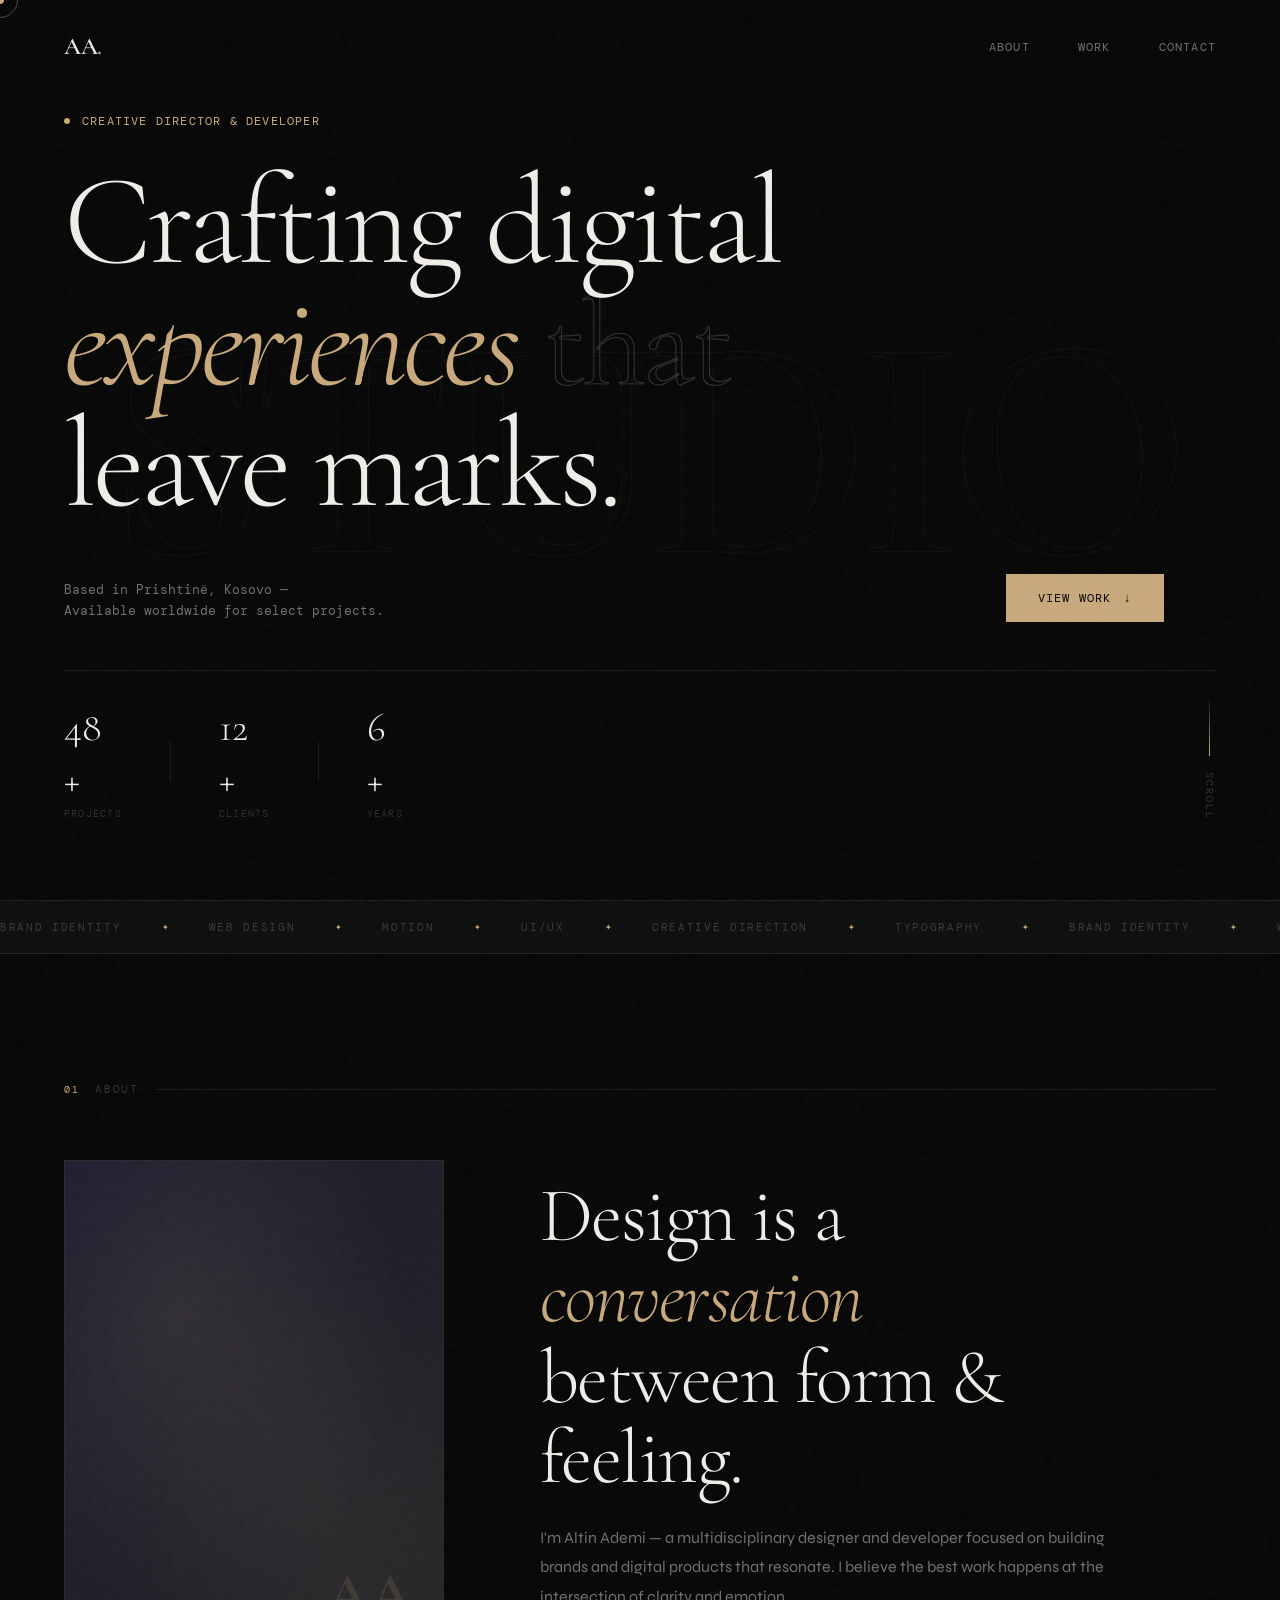
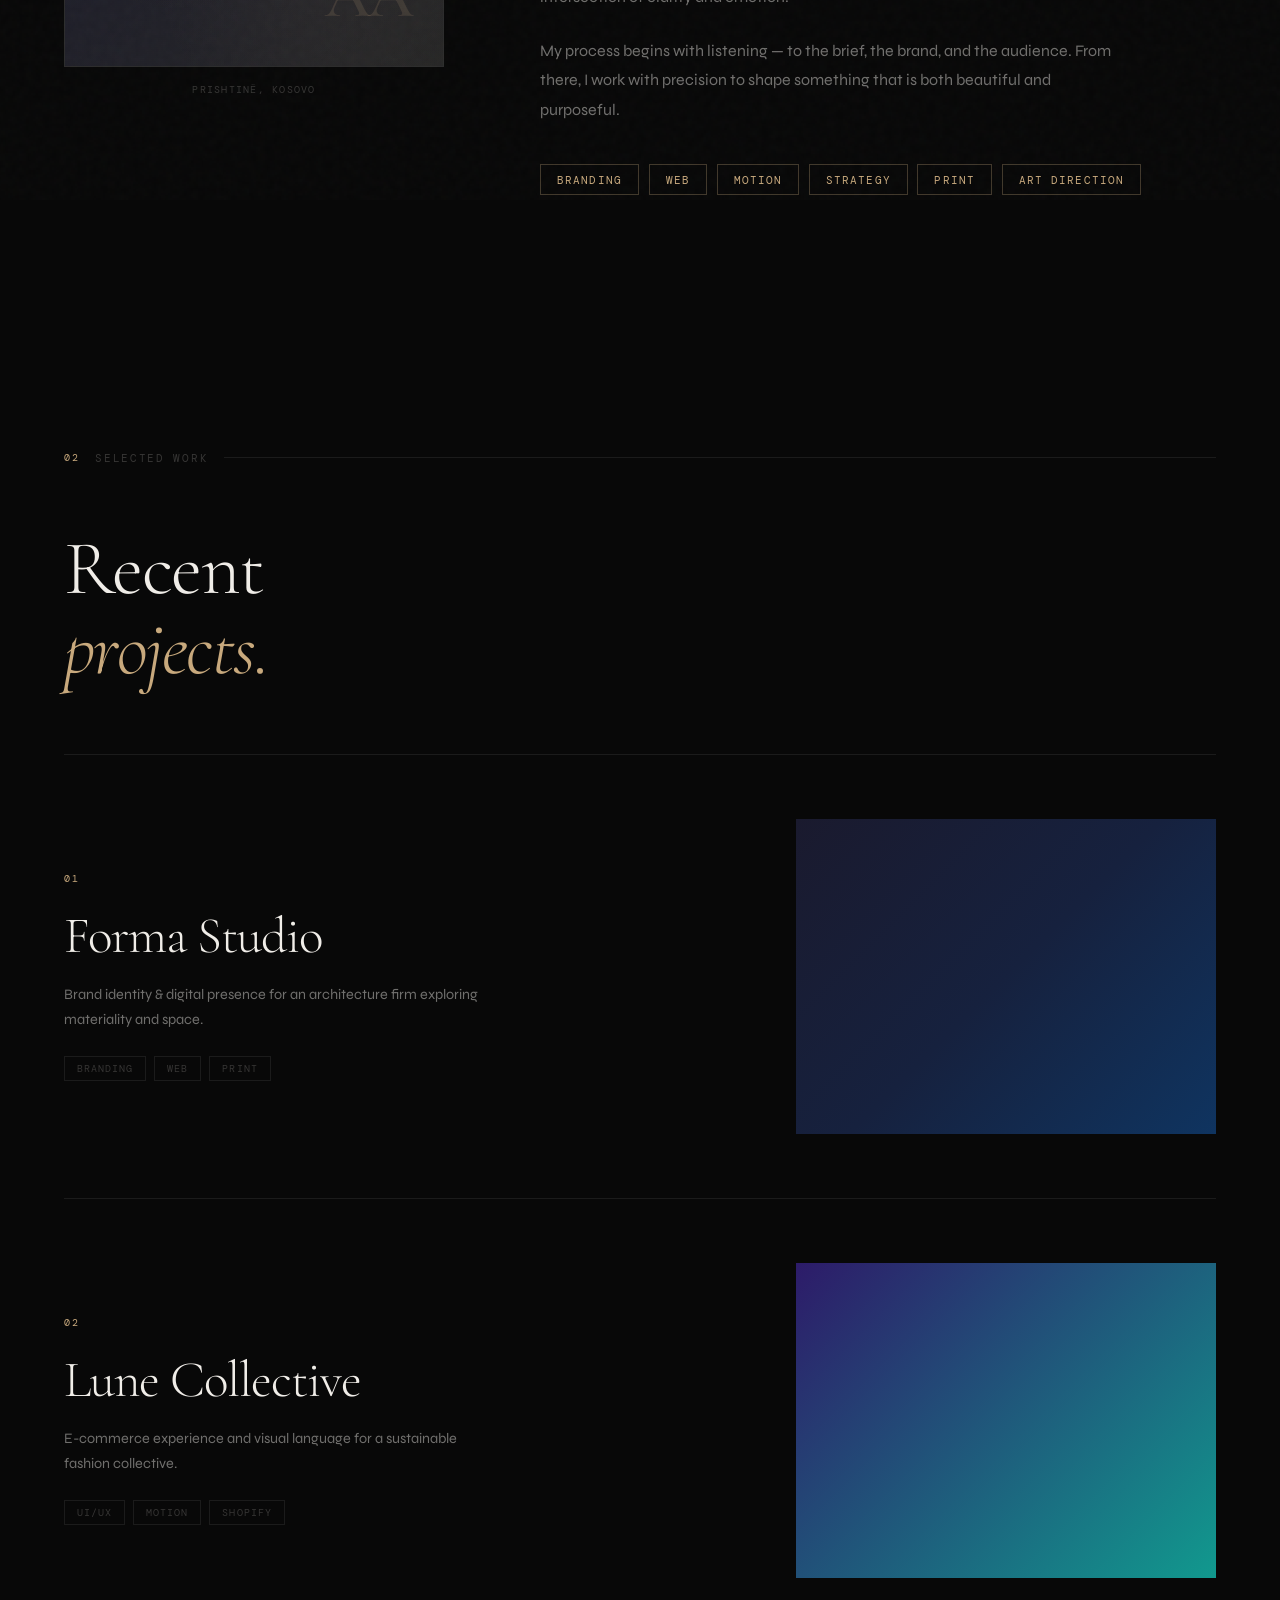
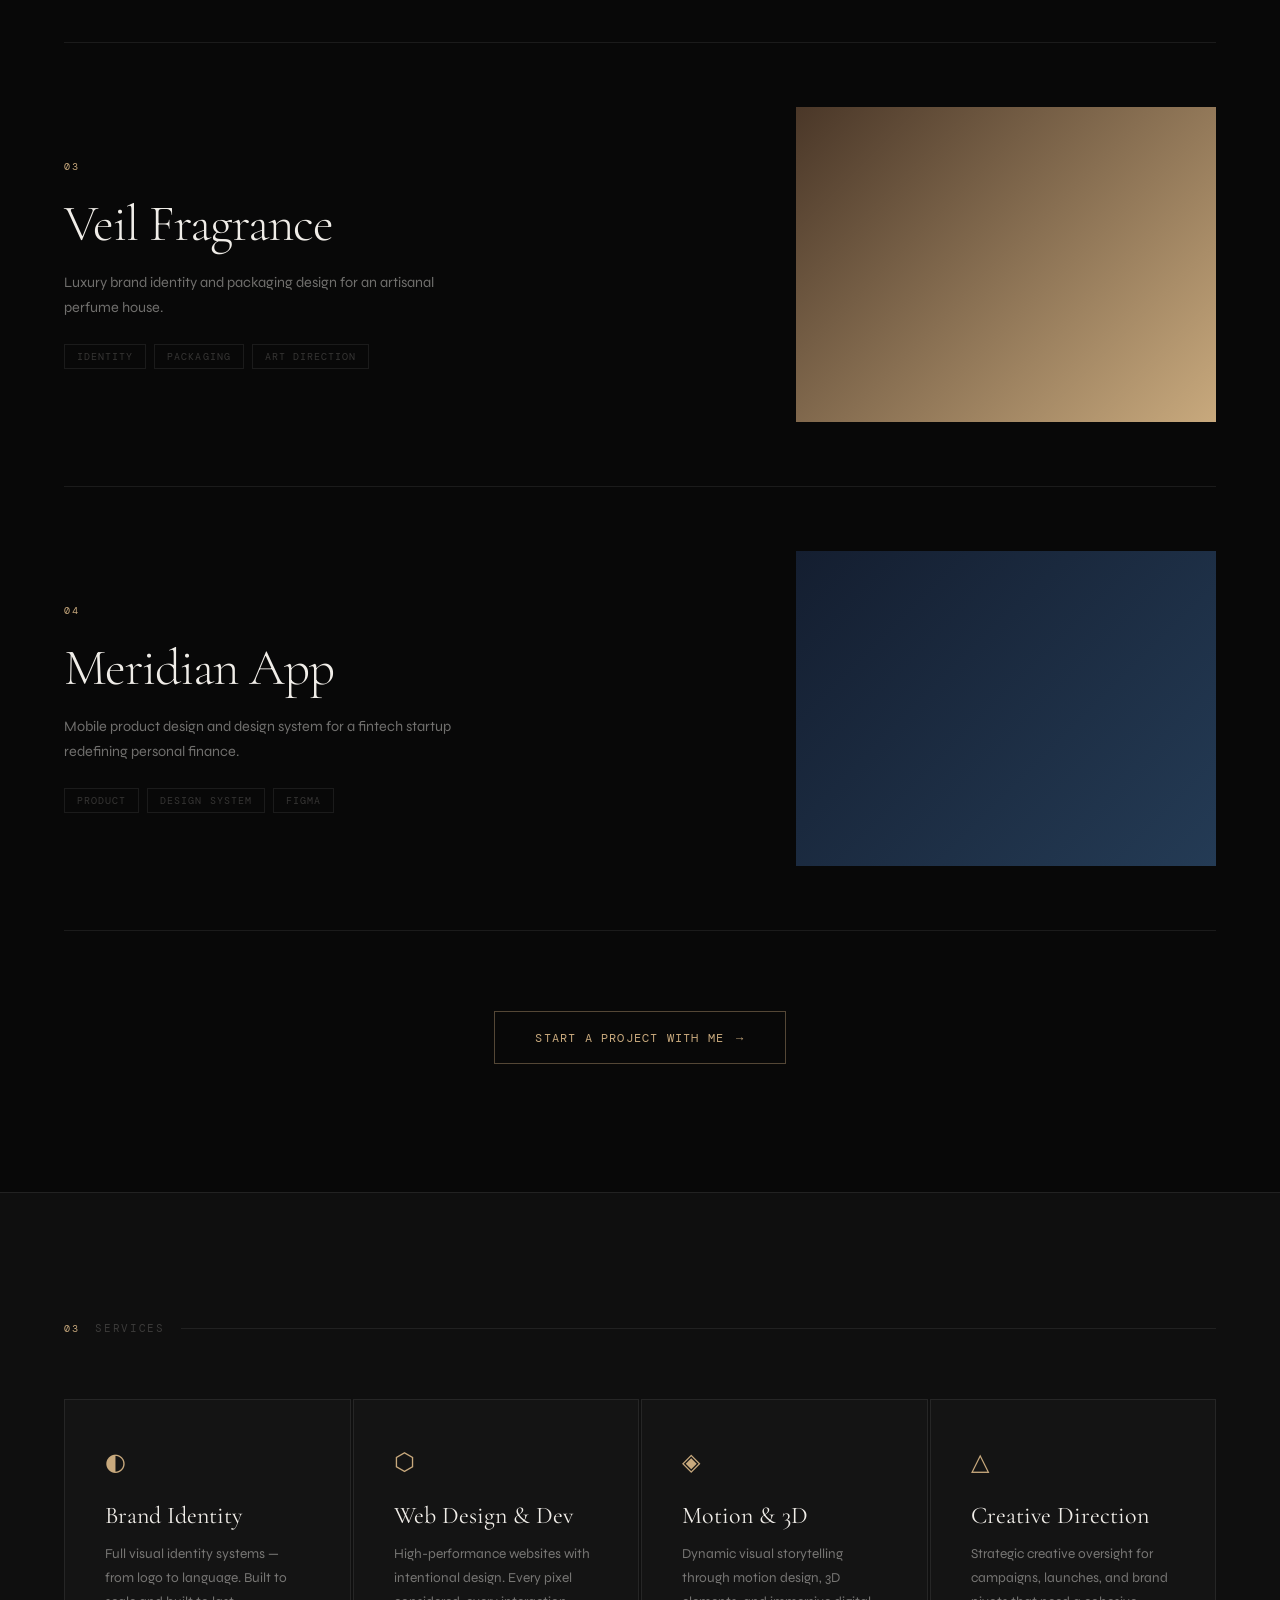
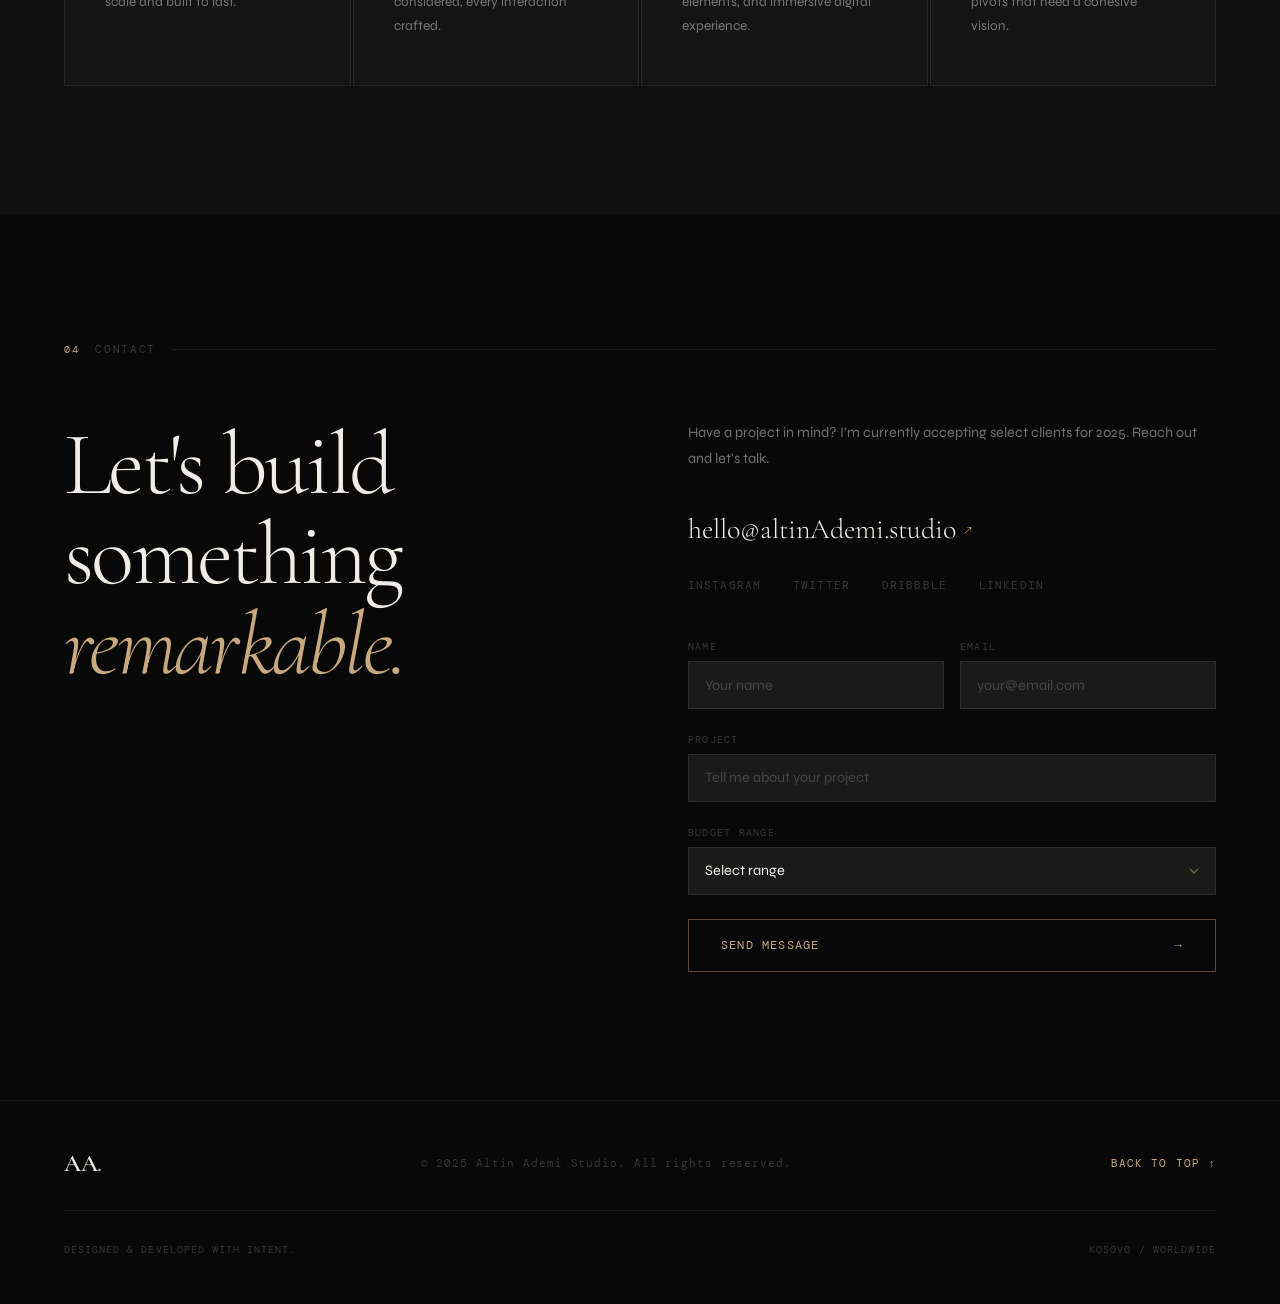
==== index.html @ 98abb368 "Add files via upload" ====
<!DOCTYPE html>
<html lang="en">
<head>
  <meta charset="UTF-8" />
  <meta name="viewport" content="width=device-width, initial-scale=1.0" />
  <title>Altin Ademi — Creative Studio</title>
  <link rel="stylesheet" href="style.css" />
  <link rel="preconnect" href="https://fonts.googleapis.com" />
  <link rel="preconnect" href="https://fonts.gstatic.com" crossorigin />
  <link href="https://fonts.googleapis.com/css2?family=Cormorant+Garamond:ital,wght@0,300;0,400;0,600;1,300;1,400&family=DM+Mono:wght@300;400&family=Syne:wght@400;700;800&display=swap" rel="stylesheet" />
</head>
<body>

  <!-- Custom Cursor -->
  <div class="cursor" id="cursor"></div>
  <div class="cursor-follower" id="cursor-follower"></div>

  <!-- Grain Overlay -->
  <div class="grain"></div>

  <!-- Navigation -->
  <nav class="nav" id="nav">
    <a href="#" class="nav-logo">AA<span>.</span></a>
    <div class="nav-links">
      <a href="#about" class="nav-link" data-text="About">About</a>
      <a href="#projects" class="nav-link" data-text="Work">Work</a>
      <a href="#contact" class="nav-link" data-text="Contact">Contact</a>
    </div>
    <button class="nav-menu-btn" id="menuBtn" aria-label="Toggle menu">
      <span></span><span></span>
    </button>
  </nav>

  <!-- Mobile Menu -->
  <div class="mobile-menu" id="mobileMenu">
    <a href="#about" class="mobile-link">01 — About</a>
    <a href="#projects" class="mobile-link">02 — Work</a>
    <a href="#contact" class="mobile-link">03 — Contact</a>
  </div>

  <!-- Hero -->
  <section class="hero" id="hero">
    <div class="hero-bg-text">STUDIO</div>
    <div class="hero-content">
      <div class="hero-eyebrow reveal-up">
        <span class="dot"></span>Creative Director &amp; Developer
      </div>
      <h1 class="hero-title">
        <span class="line reveal-up delay-1">Crafting digital</span>
        <span class="line reveal-up delay-2">
          <em>experiences</em>
          <span class="title-stroke"> that</span>
        </span>
        <span class="line reveal-up delay-3">leave marks.</span>
      </h1>
      <div class="hero-meta reveal-up delay-4">
        <p>Based in Prishtinë, Kosovo —<br/>Available worldwide for select projects.</p>
        <a href="#projects" class="btn-primary">View Work <span class="arrow">↓</span></a>
      </div>
    </div>
    <div class="hero-scroll-indicator">
      <div class="scroll-line"></div>
      <span>scroll</span>
    </div>
    <div class="hero-counter reveal-up delay-5">
      <div class="counter-item">
        <span class="counter-num" data-target="48">0</span>+
        <span class="counter-label">Projects</span>
      </div>
      <div class="counter-divider"></div>
      <div class="counter-item">
        <span class="counter-num" data-target="12">0</span>+
        <span class="counter-label">Clients</span>
      </div>
      <div class="counter-divider"></div>
      <div class="counter-item">
        <span class="counter-num" data-target="6">0</span>+
        <span class="counter-label">Years</span>
      </div>
    </div>
  </section>

  <!-- Marquee -->
  <div class="marquee-strip">
    <div class="marquee-track">
      <span>Brand Identity</span><span class="sep">✦</span>
      <span>Web Design</span><span class="sep">✦</span>
      <span>Motion</span><span class="sep">✦</span>
      <span>UI/UX</span><span class="sep">✦</span>
      <span>Creative Direction</span><span class="sep">✦</span>
      <span>Typography</span><span class="sep">✦</span>
      <span>Brand Identity</span><span class="sep">✦</span>
      <span>Web Design</span><span class="sep">✦</span>
      <span>Motion</span><span class="sep">✦</span>
      <span>UI/UX</span><span class="sep">✦</span>
      <span>Creative Direction</span><span class="sep">✦</span>
      <span>Typography</span><span class="sep">✦</span>
    </div>
  </div>

  <!-- About -->
  <section class="about" id="about">
    <div class="section-label reveal-left">
      <span>01</span> About
    </div>
    <div class="about-grid">
      <div class="about-image-wrap reveal-left">
        <div class="about-image">
          <div class="about-image-inner"></div>
        </div>
        <div class="about-image-caption">Prishtinë, Kosovo</div>
      </div>
      <div class="about-text">
        <h2 class="section-title reveal-up">
          Design is a<br/><em>conversation</em><br/>between form &amp; feeling.
        </h2>
        <p class="about-body reveal-up delay-1">
          I'm Altin Ademi — a multidisciplinary designer and developer focused on building brands and digital products that resonate. I believe the best work happens at the intersection of clarity and emotion.
        </p>
        <p class="about-body reveal-up delay-2">
          My process begins with listening — to the brief, the brand, and the audience. From there, I work with precision to shape something that is both beautiful and purposeful.
        </p>
        <div class="about-skills reveal-up delay-3">
          <div class="skill-tag">Branding</div>
          <div class="skill-tag">Web</div>
          <div class="skill-tag">Motion</div>
          <div class="skill-tag">Strategy</div>
          <div class="skill-tag">Print</div>
          <div class="skill-tag">Art Direction</div>
        </div>
      </div>
    </div>
  </section>

  <!-- Projects -->
  <section class="projects" id="projects">
    <div class="section-label reveal-left">
      <span>02</span> Selected Work
    </div>
    <div class="projects-header reveal-up">
      <h2 class="section-title">Recent<br/><em>projects.</em></h2>
    </div>

    <div class="projects-list">

      <article class="project-item reveal-up" data-index="01">
        <div class="project-info">
          <span class="project-num">01</span>
          <h3 class="project-title">Forma Studio</h3>
          <p class="project-desc">Brand identity &amp; digital presence for an architecture firm exploring materiality and space.</p>
          <div class="project-tags">
            <span>Branding</span><span>Web</span><span>Print</span>
          </div>
        </div>
        <div class="project-visual">
          <div class="project-img" style="background: linear-gradient(135deg, #1a1a2e 0%, #16213e 50%, #0f3460 100%);">
            <div class="project-img-overlay">
              <span>View Project →</span>
            </div>
          </div>
        </div>
      </article>

      <article class="project-item reveal-up delay-1" data-index="02">
        <div class="project-info">
          <span class="project-num">02</span>
          <h3 class="project-title">Lune Collective</h3>
          <p class="project-desc">E-commerce experience and visual language for a sustainable fashion collective.</p>
          <div class="project-tags">
            <span>UI/UX</span><span>Motion</span><span>Shopify</span>
          </div>
        </div>
        <div class="project-visual">
          <div class="project-img" style="background: linear-gradient(135deg, #2d1b69 0%, #11998e 100%);">
            <div class="project-img-overlay">
              <span>View Project →</span>
            </div>
          </div>
        </div>
      </article>

      <article class="project-item reveal-up delay-2" data-index="03">
        <div class="project-info">
          <span class="project-num">03</span>
          <h3 class="project-title">Veil Fragrance</h3>
          <p class="project-desc">Luxury brand identity and packaging design for an artisanal perfume house.</p>
          <div class="project-tags">
            <span>Identity</span><span>Packaging</span><span>Art Direction</span>
          </div>
        </div>
        <div class="project-visual">
          <div class="project-img" style="background: linear-gradient(135deg, #4a3728 0%, #c8a97d 100%);">
            <div class="project-img-overlay">
              <span>View Project →</span>
            </div>
          </div>
        </div>
      </article>

      <article class="project-item reveal-up delay-3" data-index="04">
        <div class="project-info">
          <span class="project-num">04</span>
          <h3 class="project-title">Meridian App</h3>
          <p class="project-desc">Mobile product design and design system for a fintech startup redefining personal finance.</p>
          <div class="project-tags">
            <span>Product</span><span>Design System</span><span>Figma</span>
          </div>
        </div>
        <div class="project-visual">
          <div class="project-img" style="background: linear-gradient(135deg, #141e30 0%, #243b55 100%);">
            <div class="project-img-overlay">
              <span>View Project →</span>
            </div>
          </div>
        </div>
      </article>

    </div>

    <div class="projects-cta reveal-up">
      <a href="#contact" class="btn-ghost">Start a project with me <span class="arrow">→</span></a>
    </div>
  </section>

  <!-- Services -->
  <section class="services">
    <div class="section-label reveal-left">
      <span>03</span> Services
    </div>
    <div class="services-grid">
      <div class="service-card reveal-up">
        <span class="service-icon">◐</span>
        <h3>Brand Identity</h3>
        <p>Full visual identity systems — from logo to language. Built to scale and built to last.</p>
      </div>
      <div class="service-card reveal-up delay-1">
        <span class="service-icon">⬡</span>
        <h3>Web Design &amp; Dev</h3>
        <p>High-performance websites with intentional design. Every pixel considered, every interaction crafted.</p>
      </div>
      <div class="service-card reveal-up delay-2">
        <span class="service-icon">◈</span>
        <h3>Motion &amp; 3D</h3>
        <p>Dynamic visual storytelling through motion design, 3D elements, and immersive digital experience.</p>
      </div>
      <div class="service-card reveal-up delay-3">
        <span class="service-icon">△</span>
        <h3>Creative Direction</h3>
        <p>Strategic creative oversight for campaigns, launches, and brand pivots that need a cohesive vision.</p>
      </div>
    </div>
  </section>

  <!-- Contact -->
  <section class="contact" id="contact">
    <div class="section-label reveal-left">
      <span>04</span> Contact
    </div>
    <div class="contact-inner">
      <h2 class="contact-title reveal-up">
        Let's build<br/>something<br/><em>remarkable.</em>
      </h2>
      <div class="contact-right">
        <p class="contact-sub reveal-up delay-1">
          Have a project in mind? I'm currently accepting select clients for 2025. Reach out and let's talk.
        </p>
        <div class="contact-links reveal-up delay-2">
          <a href="mailto:hello@altinAdemi.studio" class="contact-email">
            hello@altinAdemi.studio
            <span class="email-arrow">↗</span>
          </a>
        </div>
        <div class="contact-socials reveal-up delay-3">
          <a href="#" class="social-link">Instagram</a>
          <a href="#" class="social-link">Twitter</a>
          <a href="#" class="social-link">Dribbble</a>
          <a href="#" class="social-link">LinkedIn</a>
        </div>
        <form class="contact-form reveal-up delay-4" id="contactForm">
          <div class="form-row">
            <div class="form-group">
              <label for="name">Name</label>
              <input type="text" id="name" placeholder="Your name" autocomplete="off" />
            </div>
            <div class="form-group">
              <label for="email">Email</label>
              <input type="email" id="email" placeholder="your@email.com" autocomplete="off" />
            </div>
          </div>
          <div class="form-group">
            <label for="project">Project</label>
            <input type="text" id="project" placeholder="Tell me about your project" autocomplete="off" />
          </div>
          <div class="form-group">
            <label for="budget">Budget range</label>
            <select id="budget">
              <option value="" disabled selected>Select range</option>
              <option>$2,000 – $5,000</option>
              <option>$5,000 – $15,000</option>
              <option>$15,000 – $30,000</option>
              <option>$30,000+</option>
            </select>
          </div>
          <button type="submit" class="btn-submit">
            <span>Send Message</span>
            <span class="btn-arrow">→</span>
          </button>
        </form>
      </div>
    </div>
  </section>

  <!-- Footer -->
  <footer class="footer">
    <div class="footer-top">
      <span class="footer-logo">AA<em>.</em></span>
      <span class="footer-copy">© 2025 Altin Ademi Studio. All rights reserved.</span>
      <a href="#hero" class="footer-back">Back to top ↑</a>
    </div>
    <div class="footer-bottom">
      <span>Designed &amp; developed with intent.</span>
      <span>Kosovo / Worldwide</span>
    </div>
  </footer>

  <script src="script.js"></script>
</body>
</html>
---- style.css ----
/* ═══════════════════════════════════════════
   ALTIN ADEMI STUDIO — style.css
   Theme: Refined Dark Editorial
═══════════════════════════════════════════ */

/* ── Variables ── */
:root {
  --bg: #080808;
  --bg-2: #0f0f0f;
  --bg-3: #141414;
  --surface: #1a1a1a;
  --border: rgba(255,255,255,0.08);
  --text: #f0ede8;
  --text-muted: rgba(240,237,232,0.45);
  --text-faint: rgba(240,237,232,0.2);
  --accent: #c8a97d;
  --accent-2: #e8d5b7;
  --accent-glow: rgba(200,169,125,0.15);
  --font-display: 'Cormorant Garamond', Georgia, serif;
  --font-ui: 'Syne', sans-serif;
  --font-mono: 'DM Mono', monospace;
  --ease-smooth: cubic-bezier(0.25, 0.46, 0.45, 0.94);
  --ease-bounce: cubic-bezier(0.34, 1.56, 0.64, 1);
  --ease-out: cubic-bezier(0.16, 1, 0.3, 1);
  --transition: 0.6s var(--ease-smooth);
}

/* ── Reset ── */
*, *::before, *::after { box-sizing: border-box; margin: 0; padding: 0; }

html {
  scroll-behavior: smooth;
  font-size: 16px;
  -webkit-font-smoothing: antialiased;
  -moz-osx-font-smoothing: grayscale;
}

body {
  background: var(--bg);
  color: var(--text);
  font-family: var(--font-ui);
  overflow-x: hidden;
  cursor: none;
}

a { color: inherit; text-decoration: none; }
img { max-width: 100%; display: block; }

/* ── Grain Overlay ── */
.grain {
  pointer-events: none;
  position: fixed;
  inset: -200%;
  width: 400%;
  height: 400%;
  z-index: 1000;
  opacity: 0.025;
  background-image: url("data:image/svg+xml,%3Csvg viewBox='0 0 512 512' xmlns='http://www.w3.org/2000/svg'%3E%3Cfilter id='noise'%3E%3CfeTurbulence type='fractalNoise' baseFrequency='0.85' numOctaves='4' stitchTiles='stitch'/%3E%3C/filter%3E%3Crect width='100%25' height='100%25' filter='url(%23noise)'/%3E%3C/svg%3E");
  animation: grain 0.5s steps(2) infinite;
}
@keyframes grain {
  0%,100% { transform: translate(0,0); }
  10% { transform: translate(-1%,-1%); }
  20% { transform: translate(1%,1%); }
  30% { transform: translate(-2%,0); }
  40% { transform: translate(0,-2%); }
  50% { transform: translate(2%,2%); }
  60% { transform: translate(-1%,2%); }
  70% { transform: translate(2%,-1%); }
  80% { transform: translate(-2%,1%); }
  90% { transform: translate(1%,-2%); }
}

/* ── Custom Cursor ── */
.cursor {
  position: fixed;
  top: 0; left: 0;
  width: 8px; height: 8px;
  background: var(--accent);
  border-radius: 50%;
  pointer-events: none;
  z-index: 9999;
  transform: translate(-50%, -50%);
  transition: transform 0.1s, width 0.3s var(--ease-out), height 0.3s var(--ease-out), background 0.3s;
}
.cursor-follower {
  position: fixed;
  top: 0; left: 0;
  width: 36px; height: 36px;
  border: 1px solid rgba(200,169,125,0.4);
  border-radius: 50%;
  pointer-events: none;
  z-index: 9998;
  transform: translate(-50%, -50%);
  transition: transform 0.15s var(--ease-smooth), width 0.4s var(--ease-out), height 0.4s var(--ease-out), border-color 0.3s;
}
body.cursor-hover .cursor {
  width: 16px; height: 16px;
  background: var(--accent-2);
}
body.cursor-hover .cursor-follower {
  width: 56px; height: 56px;
  border-color: rgba(200,169,125,0.6);
}

/* ── Navigation ── */
.nav {
  position: fixed;
  top: 0; left: 0; right: 0;
  z-index: 900;
  display: flex;
  align-items: center;
  justify-content: space-between;
  padding: 2rem 4rem;
  transition: padding 0.4s var(--ease-smooth), background 0.4s;
}
.nav.scrolled {
  padding: 1.25rem 4rem;
  background: rgba(8,8,8,0.92);
  backdrop-filter: blur(16px);
  border-bottom: 1px solid var(--border);
}
.nav-logo {
  font-family: var(--font-display);
  font-size: 1.5rem;
  font-weight: 600;
  letter-spacing: -0.02em;
  color: var(--text);
}
.nav-logo span { color: var(--accent); }

.nav-links {
  display: flex;
  gap: 3rem;
}
.nav-link {
  font-family: var(--font-mono);
  font-size: 0.75rem;
  letter-spacing: 0.1em;
  text-transform: uppercase;
  color: var(--text-muted);
  position: relative;
  transition: color 0.3s;
}
.nav-link::after {
  content: '';
  position: absolute;
  bottom: -3px; left: 0;
  width: 0; height: 1px;
  background: var(--accent);
  transition: width 0.3s var(--ease-out);
}
.nav-link:hover { color: var(--text); }
.nav-link:hover::after { width: 100%; }

.nav-menu-btn {
  display: none;
  flex-direction: column;
  gap: 6px;
  background: none;
  border: none;
  cursor: none;
  padding: 4px;
}
.nav-menu-btn span {
  display: block;
  width: 24px; height: 1px;
  background: var(--text);
  transition: transform 0.3s var(--ease-smooth), opacity 0.3s;
}
.nav-menu-btn.active span:first-child { transform: translateY(3.5px) rotate(45deg); }
.nav-menu-btn.active span:last-child  { transform: translateY(-3.5px) rotate(-45deg); }

/* ── Mobile Menu ── */
.mobile-menu {
  position: fixed;
  inset: 0;
  z-index: 850;
  background: var(--bg);
  display: flex;
  flex-direction: column;
  align-items: center;
  justify-content: center;
  gap: 2.5rem;
  opacity: 0;
  pointer-events: none;
  transition: opacity 0.4s var(--ease-smooth);
}
.mobile-menu.open {
  opacity: 1;
  pointer-events: all;
}
.mobile-link {
  font-family: var(--font-display);
  font-size: clamp(2.5rem, 8vw, 4rem);
  font-weight: 300;
  color: var(--text-muted);
  transition: color 0.3s, transform 0.3s;
  transform: translateY(20px);
  opacity: 0;
}
.mobile-menu.open .mobile-link {
  opacity: 1;
  transform: translateY(0);
}
.mobile-menu.open .mobile-link:nth-child(1) { transition-delay: 0.1s; }
.mobile-menu.open .mobile-link:nth-child(2) { transition-delay: 0.18s; }
.mobile-menu.open .mobile-link:nth-child(3) { transition-delay: 0.26s; }
.mobile-link:hover { color: var(--text); }

/* ── Reveal Animations ── */
.reveal-up {
  opacity: 0;
  transform: translateY(40px);
  transition: opacity 0.8s var(--ease-out), transform 0.8s var(--ease-out);
}
.reveal-left {
  opacity: 0;
  transform: translateX(-30px);
  transition: opacity 0.7s var(--ease-out), transform 0.7s var(--ease-out);
}
.revealed {
  opacity: 1 !important;
  transform: translate(0) !important;
}
.delay-1 { transition-delay: 0.12s; }
.delay-2 { transition-delay: 0.24s; }
.delay-3 { transition-delay: 0.36s; }
.delay-4 { transition-delay: 0.48s; }
.delay-5 { transition-delay: 0.6s; }

/* ── Section Label ── */
.section-label {
  font-family: var(--font-mono);
  font-size: 0.7rem;
  letter-spacing: 0.15em;
  text-transform: uppercase;
  color: var(--text-faint);
  display: flex;
  align-items: center;
  gap: 1rem;
  margin-bottom: 4rem;
}
.section-label span {
  color: var(--accent);
  font-size: 0.65rem;
}
.section-label::after {
  content: '';
  flex: 1;
  height: 1px;
  background: var(--border);
}

/* ── Section Title ── */
.section-title {
  font-family: var(--font-display);
  font-size: clamp(3rem, 6vw, 5.5rem);
  font-weight: 300;
  line-height: 1.05;
  letter-spacing: -0.02em;
  color: var(--text);
}
.section-title em {
  font-style: italic;
  color: var(--accent);
}

/* ══════════════════════════════
   HERO
══════════════════════════════ */
.hero {
  min-height: 100vh;
  display: flex;
  flex-direction: column;
  justify-content: flex-end;
  padding: 0 4rem 5rem;
  position: relative;
  overflow: hidden;
}

.hero-bg-text {
  position: absolute;
  top: 50%;
  left: 50%;
  transform: translate(-50%, -50%);
  font-family: var(--font-display);
  font-size: clamp(10rem, 25vw, 22rem);
  font-weight: 600;
  letter-spacing: -0.05em;
  color: transparent;
  -webkit-text-stroke: 1px rgba(255,255,255,0.04);
  user-select: none;
  pointer-events: none;
  white-space: nowrap;
  z-index: 0;
  animation: bgTextFloat 8s ease-in-out infinite;
}
@keyframes bgTextFloat {
  0%,100% { transform: translate(-50%, -50%); }
  50% { transform: translate(-50%, -53%); }
}

.hero-content {
  position: relative;
  z-index: 2;
  max-width: 1100px;
}

.hero-eyebrow {
  display: flex;
  align-items: center;
  gap: 0.75rem;
  font-family: var(--font-mono);
  font-size: 0.75rem;
  letter-spacing: 0.1em;
  text-transform: uppercase;
  color: var(--accent);
  margin-bottom: 2rem;
}
.dot {
  width: 6px; height: 6px;
  border-radius: 50%;
  background: var(--accent);
  animation: pulse 2s ease-in-out infinite;
}
@keyframes pulse {
  0%,100% { opacity: 1; transform: scale(1); }
  50% { opacity: 0.5; transform: scale(1.4); }
}

.hero-title {
  font-family: var(--font-display);
  font-size: clamp(4.5rem, 10vw, 10rem);
  font-weight: 300;
  line-height: 0.95;
  letter-spacing: -0.03em;
  color: var(--text);
  margin-bottom: 3rem;
}
.hero-title .line { display: block; }
.hero-title em {
  font-style: italic;
  color: var(--accent);
}
.hero-title .title-stroke {
  -webkit-text-stroke: 1px var(--text-faint);
  color: transparent;
}

.hero-meta {
  display: flex;
  align-items: flex-end;
  justify-content: space-between;
  gap: 2rem;
  flex-wrap: wrap;
}
.hero-meta p {
  font-family: var(--font-mono);
  font-size: 0.8rem;
  line-height: 1.7;
  color: var(--text-muted);
}

.btn-primary {
  display: inline-flex;
  align-items: center;
  gap: 0.75rem;
  background: var(--accent);
  color: var(--bg);
  padding: 1rem 2rem;
  font-family: var(--font-mono);
  font-size: 0.75rem;
  letter-spacing: 0.1em;
  text-transform: uppercase;
  font-weight: 400;
  transition: background 0.3s, transform 0.3s var(--ease-bounce), box-shadow 0.3s;
  white-space: nowrap;
}
.btn-primary:hover {
  background: var(--accent-2);
  transform: translateY(-2px);
  box-shadow: 0 16px 40px rgba(200,169,125,0.25);
}
.btn-primary .arrow { transition: transform 0.3s var(--ease-bounce); }
.btn-primary:hover .arrow { transform: translateY(4px); }

.hero-scroll-indicator {
  position: absolute;
  right: 4rem;
  bottom: 5rem;
  display: flex;
  flex-direction: column;
  align-items: center;
  gap: 1rem;
  z-index: 2;
}
.scroll-line {
  width: 1px;
  height: 60px;
  background: linear-gradient(to bottom, transparent, var(--accent));
  animation: scrollPulse 2s ease-in-out infinite;
}
@keyframes scrollPulse {
  0%,100% { opacity: 0.4; transform: scaleY(1); }
  50% { opacity: 1; transform: scaleY(1.2); transform-origin: top; }
}
.hero-scroll-indicator span {
  font-family: var(--font-mono);
  font-size: 0.6rem;
  letter-spacing: 0.2em;
  text-transform: uppercase;
  color: var(--text-faint);
  writing-mode: vertical-rl;
}

.hero-counter {
  position: relative;
  z-index: 2;
  display: flex;
  align-items: center;
  gap: 3rem;
  border-top: 1px solid var(--border);
  padding-top: 2rem;
  margin-top: 3rem;
}
.counter-item {
  font-family: var(--font-display);
  font-size: 2.5rem;
  font-weight: 300;
  color: var(--text);
  display: flex;
  flex-direction: column;
  gap: 0.25rem;
}
.counter-label {
  font-family: var(--font-mono);
  font-size: 0.65rem;
  letter-spacing: 0.12em;
  text-transform: uppercase;
  color: var(--text-faint);
}
.counter-divider {
  width: 1px;
  height: 40px;
  background: var(--border);
}

/* ══════════════════════════════
   MARQUEE
══════════════════════════════ */
.marquee-strip {
  overflow: hidden;
  border-top: 1px solid var(--border);
  border-bottom: 1px solid var(--border);
  padding: 1.2rem 0;
  background: var(--bg-2);
}
.marquee-track {
  display: flex;
  align-items: center;
  gap: 2.5rem;
  white-space: nowrap;
  animation: marqueeScroll 20s linear infinite;
  width: max-content;
}
@keyframes marqueeScroll {
  from { transform: translateX(0); }
  to   { transform: translateX(-50%); }
}
.marquee-track span {
  font-family: var(--font-mono);
  font-size: 0.7rem;
  letter-spacing: 0.15em;
  text-transform: uppercase;
  color: var(--text-faint);
}
.marquee-track .sep {
  color: var(--accent);
  font-size: 0.5rem;
  letter-spacing: 0;
}

/* ══════════════════════════════
   ABOUT
══════════════════════════════ */
.about {
  padding: 8rem 4rem;
  max-width: 1400px;
  margin: 0 auto;
}
.about-grid {
  display: grid;
  grid-template-columns: 380px 1fr;
  gap: 6rem;
  align-items: start;
}
.about-image-wrap {
  position: sticky;
  top: 8rem;
}
.about-image {
  width: 100%;
  aspect-ratio: 3/4;
  overflow: hidden;
  position: relative;
  background: var(--surface);
  border: 1px solid var(--border);
}
.about-image::before {
  content: '';
  position: absolute;
  inset: 0;
  background: linear-gradient(135deg, #1a1a2e 0%, #252525 100%);
  z-index: 1;
}
.about-image-inner {
  position: absolute;
  inset: 0;
  z-index: 2;
  background:
    radial-gradient(ellipse at 30% 30%, rgba(200,169,125,0.12) 0%, transparent 60%),
    radial-gradient(ellipse at 70% 70%, rgba(200,169,125,0.06) 0%, transparent 50%);
}
.about-image::after {
  content: 'AA';
  position: absolute;
  bottom: 2rem; right: 2rem;
  font-family: var(--font-display);
  font-size: 4rem;
  font-weight: 600;
  color: rgba(200,169,125,0.15);
  z-index: 3;
  letter-spacing: -0.05em;
}
.about-image-caption {
  font-family: var(--font-mono);
  font-size: 0.65rem;
  letter-spacing: 0.12em;
  text-transform: uppercase;
  color: var(--text-faint);
  margin-top: 1rem;
  text-align: center;
}

.about-text { padding-top: 1rem; }
.about-body {
  font-size: 1rem;
  line-height: 1.85;
  color: var(--text-muted);
  margin: 1.5rem 0;
  max-width: 580px;
}
.about-skills {
  display: flex;
  flex-wrap: wrap;
  gap: 0.6rem;
  margin-top: 2.5rem;
}
.skill-tag {
  font-family: var(--font-mono);
  font-size: 0.7rem;
  letter-spacing: 0.1em;
  text-transform: uppercase;
  color: var(--accent);
  border: 1px solid rgba(200,169,125,0.3);
  padding: 0.45rem 1rem;
  transition: background 0.3s, color 0.3s;
}
.skill-tag:hover {
  background: var(--accent);
  color: var(--bg);
}

/* ══════════════════════════════
   PROJECTS
══════════════════════════════ */
.projects {
  padding: 8rem 4rem;
  max-width: 1400px;
  margin: 0 auto;
}
.projects-header { margin-bottom: 4rem; }

.projects-list {
  display: flex;
  flex-direction: column;
  gap: 0;
}

.project-item {
  display: grid;
  grid-template-columns: 1fr 420px;
  gap: 4rem;
  align-items: center;
  padding: 4rem 0;
  border-top: 1px solid var(--border);
  cursor: none;
  transition: background 0.3s;
  position: relative;
}
.project-item:last-child { border-bottom: 1px solid var(--border); }
.project-item::before {
  content: '';
  position: absolute;
  inset: 0 -4rem;
  background: var(--surface);
  opacity: 0;
  transition: opacity 0.4s;
  z-index: -1;
}
.project-item:hover::before { opacity: 1; }

.project-num {
  font-family: var(--font-mono);
  font-size: 0.65rem;
  letter-spacing: 0.15em;
  color: var(--accent);
  display: block;
  margin-bottom: 1.25rem;
}
.project-title {
  font-family: var(--font-display);
  font-size: clamp(2rem, 4vw, 3.5rem);
  font-weight: 300;
  letter-spacing: -0.02em;
  color: var(--text);
  margin-bottom: 1rem;
  transition: color 0.3s;
}
.project-item:hover .project-title { color: var(--accent); }

.project-desc {
  font-size: 0.9rem;
  line-height: 1.7;
  color: var(--text-muted);
  max-width: 420px;
  margin-bottom: 1.5rem;
}
.project-tags {
  display: flex;
  gap: 0.5rem;
  flex-wrap: wrap;
}
.project-tags span {
  font-family: var(--font-mono);
  font-size: 0.65rem;
  letter-spacing: 0.1em;
  text-transform: uppercase;
  color: var(--text-faint);
  border: 1px solid var(--border);
  padding: 0.3rem 0.75rem;
  transition: border-color 0.3s, color 0.3s;
}
.project-item:hover .project-tags span {
  border-color: rgba(200,169,125,0.3);
  color: var(--text-muted);
}

.project-visual { position: relative; }
.project-img {
  width: 100%;
  aspect-ratio: 4/3;
  position: relative;
  overflow: hidden;
  transition: transform 0.6s var(--ease-out);
}
.project-item:hover .project-img { transform: scale(1.02); }
.project-img-overlay {
  position: absolute;
  inset: 0;
  background: rgba(8,8,8,0.6);
  display: flex;
  align-items: center;
  justify-content: center;
  opacity: 0;
  transition: opacity 0.4s;
}
.project-item:hover .project-img-overlay { opacity: 1; }
.project-img-overlay span {
  font-family: var(--font-mono);
  font-size: 0.75rem;
  letter-spacing: 0.1em;
  text-transform: uppercase;
  color: var(--accent);
  border: 1px solid rgba(200,169,125,0.4);
  padding: 0.6rem 1.2rem;
  transform: translateY(10px);
  transition: transform 0.4s var(--ease-bounce);
}
.project-item:hover .project-img-overlay span { transform: translateY(0); }

.projects-cta {
  margin-top: 5rem;
  text-align: center;
}
.btn-ghost {
  display: inline-flex;
  align-items: center;
  gap: 0.75rem;
  border: 1px solid rgba(200,169,125,0.4);
  color: var(--accent);
  padding: 1.1rem 2.5rem;
  font-family: var(--font-mono);
  font-size: 0.75rem;
  letter-spacing: 0.1em;
  text-transform: uppercase;
  transition: background 0.3s, border-color 0.3s, transform 0.3s var(--ease-bounce);
}
.btn-ghost:hover {
  background: var(--accent);
  color: var(--bg);
  border-color: var(--accent);
  transform: translateY(-2px);
}
.btn-ghost .arrow { transition: transform 0.3s var(--ease-bounce); }
.btn-ghost:hover .arrow { transform: translateX(4px); }

/* ══════════════════════════════
   SERVICES
══════════════════════════════ */
.services {
  padding: 8rem 4rem;
  background: var(--bg-2);
  border-top: 1px solid var(--border);
}
.services-grid {
  display: grid;
  grid-template-columns: repeat(4, 1fr);
  gap: 2px;
  max-width: 1400px;
  margin: 0 auto;
}
.service-card {
  background: var(--bg-3);
  padding: 3rem 2.5rem;
  border: 1px solid var(--border);
  transition: background 0.3s, transform 0.3s var(--ease-bounce);
  position: relative;
  overflow: hidden;
}
.service-card::before {
  content: '';
  position: absolute;
  bottom: -2px; left: 0; right: 0;
  height: 2px;
  background: linear-gradient(90deg, var(--accent), transparent);
  transform: scaleX(0);
  transform-origin: left;
  transition: transform 0.4s var(--ease-out);
}
.service-card:hover { background: var(--surface); transform: translateY(-4px); }
.service-card:hover::before { transform: scaleX(1); }

.service-icon {
  display: block;
  font-size: 1.5rem;
  color: var(--accent);
  margin-bottom: 1.5rem;
}
.service-card h3 {
  font-family: var(--font-display);
  font-size: 1.5rem;
  font-weight: 400;
  color: var(--text);
  margin-bottom: 0.75rem;
}
.service-card p {
  font-size: 0.85rem;
  line-height: 1.75;
  color: var(--text-muted);
}

/* ══════════════════════════════
   CONTACT
══════════════════════════════ */
.contact {
  padding: 8rem 4rem;
  max-width: 1400px;
  margin: 0 auto;
}
.contact-inner {
  display: grid;
  grid-template-columns: 1fr 1fr;
  gap: 6rem;
  align-items: start;
}
.contact-title {
  font-family: var(--font-display);
  font-size: clamp(4rem, 7vw, 7rem);
  font-weight: 300;
  line-height: 1;
  letter-spacing: -0.03em;
  position: sticky;
  top: 8rem;
}
.contact-title em {
  font-style: italic;
  color: var(--accent);
}
.contact-sub {
  font-size: 0.9rem;
  line-height: 1.8;
  color: var(--text-muted);
  margin-bottom: 2.5rem;
}
.contact-email {
  display: inline-flex;
  align-items: center;
  gap: 0.5rem;
  font-family: var(--font-display);
  font-size: clamp(1.25rem, 2.5vw, 1.75rem);
  font-weight: 300;
  color: var(--text);
  margin-bottom: 2rem;
  position: relative;
}
.contact-email::after {
  content: '';
  position: absolute;
  bottom: -2px; left: 0;
  width: 0; height: 1px;
  background: var(--accent);
  transition: width 0.4s var(--ease-out);
}
.contact-email:hover::after { width: calc(100% - 2rem); }
.email-arrow {
  font-size: 1rem;
  color: var(--accent);
  transition: transform 0.3s var(--ease-bounce);
}
.contact-email:hover .email-arrow { transform: translate(3px, -3px); }

.contact-socials {
  display: flex;
  gap: 2rem;
  flex-wrap: wrap;
  margin-bottom: 3rem;
}
.social-link {
  font-family: var(--font-mono);
  font-size: 0.7rem;
  letter-spacing: 0.1em;
  text-transform: uppercase;
  color: var(--text-faint);
  transition: color 0.3s;
  position: relative;
}
.social-link::after {
  content: '';
  position: absolute;
  bottom: -2px; left: 0;
  width: 0; height: 1px;
  background: var(--accent);
  transition: width 0.3s;
}
.social-link:hover { color: var(--accent); }
.social-link:hover::after { width: 100%; }

/* ── Contact Form ── */
.contact-form {
  display: flex;
  flex-direction: column;
  gap: 1.5rem;
}
.form-row {
  display: grid;
  grid-template-columns: 1fr 1fr;
  gap: 1rem;
}
.form-group {
  display: flex;
  flex-direction: column;
  gap: 0.5rem;
}
.form-group label {
  font-family: var(--font-mono);
  font-size: 0.65rem;
  letter-spacing: 0.12em;
  text-transform: uppercase;
  color: var(--text-faint);
}
.form-group input,
.form-group select {
  background: var(--surface);
  border: 1px solid var(--border);
  color: var(--text);
  padding: 0.9rem 1rem;
  font-family: var(--font-ui);
  font-size: 0.9rem;
  outline: none;
  transition: border-color 0.3s, background 0.3s;
  -webkit-appearance: none;
  appearance: none;
}
.form-group input::placeholder { color: var(--text-faint); }
.form-group input:focus,
.form-group select:focus {
  border-color: rgba(200,169,125,0.5);
  background: var(--bg-3);
}
.form-group select {
  cursor: none;
  background-image: url("data:image/svg+xml,%3Csvg width='10' height='6' viewBox='0 0 10 6' fill='none' xmlns='http://www.w3.org/2000/svg'%3E%3Cpath d='M1 1L5 5L9 1' stroke='rgba(200,169,125,0.5)' stroke-width='1.5'/%3E%3C/svg%3E");
  background-repeat: no-repeat;
  background-position: right 1rem center;
  padding-right: 2.5rem;
}
.form-group select option { background: var(--bg-3); }

.btn-submit {
  display: inline-flex;
  align-items: center;
  justify-content: space-between;
  gap: 1rem;
  background: none;
  border: 1px solid rgba(200,169,125,0.4);
  color: var(--accent);
  padding: 1.1rem 2rem;
  font-family: var(--font-mono);
  font-size: 0.75rem;
  letter-spacing: 0.1em;
  text-transform: uppercase;
  cursor: none;
  width: 100%;
  transition: background 0.3s, color 0.3s, border-color 0.3s, transform 0.3s var(--ease-bounce);
}
.btn-submit:hover {
  background: var(--accent);
  color: var(--bg);
  border-color: var(--accent);
  transform: translateY(-2px);
}
.btn-arrow { transition: transform 0.3s var(--ease-bounce); }
.btn-submit:hover .btn-arrow { transform: translateX(4px); }

/* ══════════════════════════════
   FOOTER
══════════════════════════════ */
.footer {
  border-top: 1px solid var(--border);
  padding: 3rem 4rem;
  background: var(--bg);
}
.footer-top {
  display: flex;
  align-items: center;
  justify-content: space-between;
  margin-bottom: 2rem;
  flex-wrap: wrap;
  gap: 1rem;
}
.footer-logo {
  font-family: var(--font-display);
  font-size: 1.5rem;
  font-weight: 600;
  letter-spacing: -0.02em;
}
.footer-logo em {
  font-style: normal;
  color: var(--accent);
}
.footer-copy {
  font-family: var(--font-mono);
  font-size: 0.7rem;
  letter-spacing: 0.08em;
  color: var(--text-faint);
}
.footer-back {
  font-family: var(--font-mono);
  font-size: 0.7rem;
  letter-spacing: 0.1em;
  text-transform: uppercase;
  color: var(--accent);
  transition: opacity 0.3s;
}
.footer-back:hover { opacity: 0.7; }
.footer-bottom {
  display: flex;
  justify-content: space-between;
  padding-top: 2rem;
  border-top: 1px solid var(--border);
  flex-wrap: wrap;
  gap: 0.5rem;
}
.footer-bottom span {
  font-family: var(--font-mono);
  font-size: 0.65rem;
  letter-spacing: 0.1em;
  text-transform: uppercase;
  color: var(--text-faint);
}

/* ══════════════════════════════
   RESPONSIVE
══════════════════════════════ */
@media (max-width: 1100px) {
  .services-grid { grid-template-columns: repeat(2, 1fr); }
  .about-grid { grid-template-columns: 1fr; gap: 3rem; }
  .about-image-wrap { position: static; max-width: 380px; }
  .project-item { grid-template-columns: 1fr; gap: 2rem; }
  .project-visual { order: -1; }
}

@media (max-width: 768px) {
  .nav { padding: 1.5rem 2rem; }
  .nav.scrolled { padding: 1rem 2rem; }
  .nav-links { display: none; }
  .nav-menu-btn { display: flex; }

  .hero { padding: 0 2rem 5rem; }
  .hero-scroll-indicator { right: 2rem; bottom: 2rem; }
  .hero-counter { gap: 1.5rem; }
  .counter-item { font-size: 2rem; }

  .about { padding: 5rem 2rem; }
  .projects { padding: 5rem 2rem; }
  .services { padding: 5rem 2rem; }
  .contact { padding: 5rem 2rem; }
  .footer { padding: 2.5rem 2rem; }

  .contact-inner { grid-template-columns: 1fr; gap: 3rem; }
  .contact-title { position: static; font-size: 3rem; }
  .form-row { grid-template-columns: 1fr; }

  .services-grid { grid-template-columns: 1fr; }

  .hero-meta { flex-direction: column; align-items: flex-start; }

  .cursor, .cursor-follower { display: none; }
  body { cursor: auto; }
  a, button, select { cursor: pointer; }
}

@media (max-width: 480px) {
  .hero-title { font-size: 3.5rem; }
  .hero { padding: 0 1.5rem 4rem; }
  .hero-bg-text { font-size: 7rem; }
  .about, .projects, .services, .contact { padding: 4rem 1.5rem; }
  .footer { padding: 2rem 1.5rem; }
  .project-item::before { inset: 0 -1.5rem; }
}
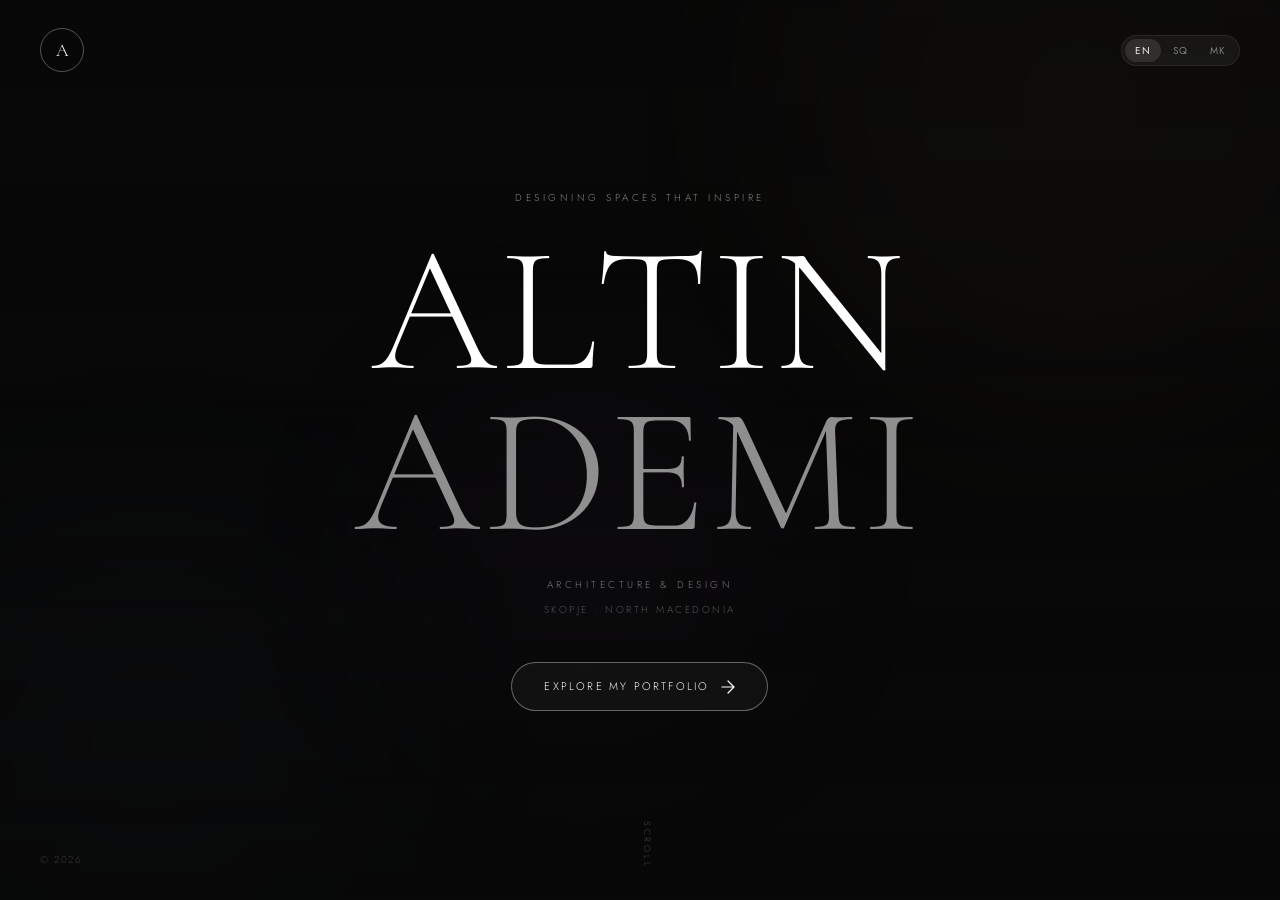
==== commit 2fa5cafc: "Add files via upload" ====
--- a/index.html
+++ b/index.html
@@ -1,328 +1,3046 @@
 <!DOCTYPE html>
 <html lang="en">
 <head>
-  <meta charset="UTF-8" />
-  <meta name="viewport" content="width=device-width, initial-scale=1.0" />
-  <title>Altin Ademi — Creative Studio</title>
-  <link rel="stylesheet" href="style.css" />
-  <link rel="preconnect" href="https://fonts.googleapis.com" />
-  <link rel="preconnect" href="https://fonts.gstatic.com" crossorigin />
-  <link href="https://fonts.googleapis.com/css2?family=Cormorant+Garamond:ital,wght@0,300;0,400;0,600;1,300;1,400&family=DM+Mono:wght@300;400&family=Syne:wght@400;700;800&display=swap" rel="stylesheet" />
+<meta charset="UTF-8">
+<meta name="viewport" content="width=device-width, initial-scale=1.0">
+<title>Altin Ademi · Architecture & Design</title>
+<link rel="preconnect" href="https://fonts.googleapis.com">
+<link href="https://fonts.googleapis.com/css2?family=Cormorant+Garamond:ital,wght@0,300;0,400;0,500;0,600;1,300;1,400;1,500&family=Jost:wght@200;300;400;500&display=swap" rel="stylesheet">
+<style>
+:root {
+  --bg: #080808;
+  --bg-card: #0f0f0f;
+  --bg-card2: #141414;
+  --border: rgba(255,255,255,0.07);
+  --border-hover: rgba(255,255,255,0.15);
+  --text: #f0ece4;
+  --text-muted: rgba(240,236,228,0.5);
+  --text-dim: rgba(240,236,228,0.2);
+  --gold: #c9a96e;
+  --gold-light: #e8d5b0;
+  --gold-dim: rgba(201,169,110,0.15);
+  --nav-h: 70px;
+  --r: 12px;
+}
+
+*, *::before, *::after { box-sizing: border-box; margin: 0; padding: 0; }
+
+html { scroll-behavior: smooth; }
+
+body {
+  background: var(--bg);
+  color: var(--text);
+  font-family: 'Jost', sans-serif;
+  font-weight: 300;
+  font-size: 15px;
+  line-height: 1.7;
+  overflow-x: hidden;
+}
+
+/* ─── SCROLLBAR ─── */
+::-webkit-scrollbar { width: 4px; }
+::-webkit-scrollbar-track { background: var(--bg); }
+::-webkit-scrollbar-thumb { background: rgba(255,255,255,0.1); border-radius: 2px; }
+
+/* ─── PAGE SYSTEM ─── */
+.page {
+  display: none;
+  min-height: 100vh;
+  opacity: 0;
+  transform: translateY(20px);
+  transition: opacity 0.6s ease, transform 0.6s ease;
+}
+.page.active {
+  display: block;
+  opacity: 1;
+  transform: translateY(0);
+}
+.page.fade-in {
+  animation: pageIn 0.7s cubic-bezier(0.4,0,0.2,1) forwards;
+}
+@keyframes pageIn {
+  from { opacity: 0; transform: translateY(28px); }
+  to   { opacity: 1; transform: translateY(0); }
+}
+
+/* ─── NAVBAR ─── */
+nav {
+  position: fixed;
+  top: 0; left: 0; right: 0;
+  height: var(--nav-h);
+  display: flex;
+  align-items: center;
+  padding: 0 40px;
+  z-index: 1000;
+  background: rgba(8,8,8,0.85);
+  backdrop-filter: blur(24px);
+  -webkit-backdrop-filter: blur(24px);
+  border-bottom: 1px solid var(--border);
+  transition: background 0.3s;
+}
+.nav-logo {
+  display: flex;
+  align-items: center;
+  gap: 12px;
+  cursor: pointer;
+  flex-shrink: 0;
+  text-decoration: none;
+  margin-right: 40px;
+}
+.nav-logo-icon {
+  width: 38px; height: 38px;
+  border: 1.5px solid rgba(255,255,255,0.25);
+  border-radius: 50%;
+  display: flex; align-items: center; justify-content: center;
+  font-family: 'Cormorant Garamond', serif;
+  font-size: 16px;
+  color: var(--text);
+}
+.nav-logo-text { line-height: 1.2; }
+.nav-logo-name {
+  font-family: 'Jost', sans-serif;
+  font-weight: 400;
+  font-size: 13px;
+  letter-spacing: 0.08em;
+  color: var(--text);
+}
+.nav-logo-sub {
+  font-size: 9px;
+  letter-spacing: 0.2em;
+  color: var(--text-muted);
+  text-transform: uppercase;
+}
+.nav-links {
+  display: flex;
+  align-items: center;
+  gap: 6px;
+  flex: 1;
+}
+.nav-links a {
+  font-size: 11px;
+  letter-spacing: 0.12em;
+  text-transform: uppercase;
+  color: var(--text-muted);
+  text-decoration: none;
+  padding: 6px 10px;
+  border-radius: 6px;
+  transition: color 0.3s, background 0.3s;
+  white-space: nowrap;
+  cursor: pointer;
+}
+.nav-links a:hover, .nav-links a.active { color: var(--text); }
+.nav-links a.active { color: var(--text); font-weight: 400; }
+.nav-right {
+  display: flex;
+  align-items: center;
+  gap: 6px;
+  margin-left: auto;
+}
+.nav-contact {
+  font-size: 11px;
+  letter-spacing: 0.12em;
+  text-transform: uppercase;
+  color: var(--text-muted);
+  cursor: pointer;
+  padding: 6px 10px;
+  border-radius: 6px;
+  transition: color 0.3s;
+  text-decoration: none;
+}
+.nav-contact:hover { color: var(--text); }
+.lang-switcher {
+  display: flex;
+  align-items: center;
+  background: rgba(255,255,255,0.05);
+  border: 1px solid var(--border);
+  border-radius: 100px;
+  padding: 3px;
+  gap: 2px;
+}
+.lang-btn {
+  font-size: 10px;
+  letter-spacing: 0.1em;
+  font-weight: 400;
+  padding: 4px 10px;
+  border-radius: 100px;
+  cursor: pointer;
+  color: var(--text-muted);
+  transition: all 0.3s;
+  background: transparent;
+  border: none;
+  font-family: 'Jost', sans-serif;
+}
+.lang-btn.active {
+  background: rgba(255,255,255,0.1);
+  color: var(--text);
+}
+
+/* ─── BACK BUTTON ─── */
+.back-btn {
+  display: inline-flex;
+  align-items: center;
+  gap: 8px;
+  font-size: 11px;
+  letter-spacing: 0.12em;
+  text-transform: uppercase;
+  color: var(--text-muted);
+  cursor: pointer;
+  padding: 10px 20px;
+  border: 1px solid var(--border);
+  border-radius: 100px;
+  margin-bottom: 48px;
+  transition: all 0.3s;
+  background: transparent;
+  font-family: 'Jost', sans-serif;
+}
+.back-btn:hover { color: var(--text); border-color: var(--border-hover); background: rgba(255,255,255,0.03); }
+.back-btn svg { width: 14px; height: 14px; }
+
+/* ─── SECTION LABEL ─── */
+.section-label {
+  display: flex;
+  align-items: center;
+  gap: 14px;
+  font-size: 10px;
+  letter-spacing: 0.25em;
+  text-transform: uppercase;
+  color: var(--text-dim);
+  margin-bottom: 20px;
+}
+.section-label::before {
+  content: '';
+  display: block;
+  width: 30px; height: 1px;
+  background: var(--text-dim);
+}
+
+/* ─── HEADING STYLE ─── */
+.display-title {
+  font-family: 'Cormorant Garamond', serif;
+  font-size: clamp(52px, 7vw, 96px);
+  font-weight: 300;
+  line-height: 0.95;
+  letter-spacing: -0.01em;
+  color: var(--text);
+}
+.display-title em {
+  font-style: italic;
+  color: var(--gold-light);
+  font-weight: 300;
+}
+.section-title {
+  font-family: 'Cormorant Garamond', serif;
+  font-size: clamp(36px, 5vw, 60px);
+  font-weight: 300;
+  line-height: 1;
+  letter-spacing: -0.01em;
+  color: var(--text);
+}
+.section-title em {
+  font-style: italic;
+  color: rgba(240,236,228,0.45);
+}
+
+/* ─── PAGE WRAPPER ─── */
+.page-wrap {
+  padding-top: calc(var(--nav-h) + 40px);
+  padding-bottom: 80px;
+  max-width: 1280px;
+  margin: 0 auto;
+  padding-left: 40px;
+  padding-right: 40px;
+}
+
+/* ─── CARD ─── */
+.card {
+  background: var(--bg-card);
+  border: 1px solid var(--border);
+  border-radius: var(--r);
+  transition: border-color 0.3s, background 0.3s, transform 0.3s;
+}
+.card:hover {
+  border-color: var(--border-hover);
+  background: var(--bg-card2);
+}
+
+/* ─── BREADCRUMB ─── */
+.breadcrumb {
+  display: flex;
+  align-items: center;
+  gap: 10px;
+  font-size: 10px;
+  letter-spacing: 0.15em;
+  text-transform: uppercase;
+  color: var(--text-dim);
+  margin-bottom: 40px;
+}
+.breadcrumb span { cursor: pointer; transition: color 0.3s; }
+.breadcrumb span:hover { color: var(--text-muted); }
+.breadcrumb .sep { opacity: 0.4; }
+
+/* ─── PROGRESS BAR ─── */
+.prog-bar {
+  height: 2px;
+  background: rgba(255,255,255,0.08);
+  border-radius: 1px;
+  overflow: hidden;
+  margin-top: 8px;
+}
+.prog-fill {
+  height: 100%;
+  background: linear-gradient(90deg, var(--text-muted), var(--text));
+  border-radius: 1px;
+  width: 0;
+  transition: width 1.2s cubic-bezier(0.4,0,0.2,1) 0.3s;
+}
+
+/* ─── FOOTER ─── */
+footer {
+  border-top: 1px solid var(--border);
+  padding: 28px 40px;
+  text-align: center;
+  font-size: 10px;
+  letter-spacing: 0.2em;
+  text-transform: uppercase;
+  color: var(--text-dim);
+}
+
+/* ─────────────────────────────────────────
+   HERO PAGE
+───────────────────────────────────────── */
+#page-hero {
+  position: relative;
+  height: 100vh;
+  display: flex;
+  flex-direction: column;
+  align-items: center;
+  justify-content: center;
+  overflow: hidden;
+}
+.hero-bg {
+  position: absolute;
+  inset: 0;
+  background: url('https://images.unsplash.com/photo-1486325212027-8081e485255e?w=1920&q=80') center/cover no-repeat;
+  filter: brightness(0.35) saturate(0.7);
+  transition: transform 8s ease;
+}
+#page-hero:hover .hero-bg { transform: scale(1.03); }
+.hero-overlay {
+  position: absolute;
+  inset: 0;
+  background: linear-gradient(to bottom, rgba(8,8,8,0.3) 0%, rgba(8,8,8,0.1) 40%, rgba(8,8,8,0.7) 100%);
+}
+.hero-nav {
+  position: absolute;
+  top: 0; left: 0; right: 0;
+  display: flex;
+  align-items: center;
+  justify-content: space-between;
+  padding: 28px 40px;
+}
+.hero-logo {
+  width: 44px; height: 44px;
+  border: 1.5px solid rgba(255,255,255,0.3);
+  border-radius: 50%;
+  display: flex; align-items: center; justify-content: center;
+  font-family: 'Cormorant Garamond', serif;
+  font-size: 18px;
+  color: white;
+  cursor: pointer;
+}
+.hero-content {
+  position: relative;
+  text-align: center;
+  z-index: 2;
+  display: flex;
+  flex-direction: column;
+  align-items: center;
+}
+.hero-sub {
+  font-size: 10px;
+  letter-spacing: 0.35em;
+  text-transform: uppercase;
+  color: rgba(255,255,255,0.5);
+  margin-bottom: 24px;
+  animation: fadeUp 1s ease 0.2s both;
+}
+.hero-title-top {
+  font-family: 'Cormorant Garamond', serif;
+  font-size: clamp(72px, 14vw, 180px);
+  font-weight: 300;
+  line-height: 0.9;
+  letter-spacing: 0.02em;
+  color: #fff;
+  animation: fadeUp 1s ease 0.4s both;
+}
+.hero-title-bottom {
+  font-family: 'Cormorant Garamond', serif;
+  font-size: clamp(72px, 14vw, 180px);
+  font-weight: 300;
+  line-height: 0.9;
+  letter-spacing: 0.02em;
+  color: rgba(255,255,255,0.55);
+  animation: fadeUp 1s ease 0.5s both;
+  margin-bottom: 24px;
+}
+.hero-tagline {
+  font-size: 10px;
+  letter-spacing: 0.35em;
+  text-transform: uppercase;
+  color: rgba(255,255,255,0.45);
+  margin-bottom: 8px;
+  animation: fadeUp 1s ease 0.6s both;
+}
+.hero-location {
+  font-size: 10px;
+  letter-spacing: 0.25em;
+  text-transform: uppercase;
+  color: rgba(255,255,255,0.3);
+  margin-bottom: 44px;
+  animation: fadeUp 1s ease 0.65s both;
+}
+.hero-cta {
+  display: inline-flex;
+  align-items: center;
+  gap: 12px;
+  font-size: 11px;
+  letter-spacing: 0.2em;
+  text-transform: uppercase;
+  color: white;
+  border: 1px solid rgba(255,255,255,0.35);
+  padding: 14px 32px;
+  border-radius: 100px;
+  cursor: pointer;
+  transition: all 0.4s;
+  backdrop-filter: blur(10px);
+  background: rgba(255,255,255,0.04);
+  animation: fadeUp 1s ease 0.8s both;
+}
+.hero-cta:hover {
+  background: rgba(255,255,255,0.1);
+  border-color: rgba(255,255,255,0.6);
+  transform: translateY(-2px);
+  box-shadow: 0 20px 60px rgba(0,0,0,0.4);
+}
+.hero-scroll {
+  position: absolute;
+  bottom: 32px;
+  left: 50%;
+  transform: translateX(-50%);
+  display: flex;
+  flex-direction: column;
+  align-items: center;
+  gap: 8px;
+  font-size: 9px;
+  letter-spacing: 0.3em;
+  text-transform: uppercase;
+  color: rgba(255,255,255,0.25);
+  animation: fadeUp 1s ease 1.2s both;
+  cursor: pointer;
+  writing-mode: vertical-lr;
+}
+.hero-year {
+  position: absolute;
+  bottom: 32px;
+  left: 40px;
+  font-size: 10px;
+  letter-spacing: 0.15em;
+  color: rgba(255,255,255,0.2);
+  animation: fadeUp 1s ease 1s both;
+}
+@keyframes fadeUp {
+  from { opacity: 0; transform: translateY(30px); }
+  to   { opacity: 1; transform: translateY(0); }
+}
+
+/* ─────────────────────────────────────────
+   PORTFOLIO PAGE
+───────────────────────────────────────── */
+.portfolio-header {
+  margin-bottom: 48px;
+}
+.portfolio-title {
+  font-family: 'Cormorant Garamond', serif;
+  font-size: clamp(40px, 5vw, 64px);
+  font-weight: 300;
+  line-height: 1;
+  color: var(--text);
+  margin-bottom: 16px;
+}
+.portfolio-title em {
+  font-style: italic;
+  color: rgba(240,236,228,0.4);
+}
+.portfolio-desc {
+  font-size: 14px;
+  color: var(--text-muted);
+  max-width: 500px;
+  line-height: 1.7;
+}
+.stats-bar {
+  display: grid;
+  grid-template-columns: repeat(4, 1fr);
+  gap: 1px;
+  background: var(--border);
+  border: 1px solid var(--border);
+  border-radius: var(--r);
+  overflow: hidden;
+  margin-bottom: 56px;
+}
+.stat-item {
+  background: var(--bg-card);
+  padding: 28px 32px;
+  text-align: left;
+}
+.stat-num {
+  font-family: 'Cormorant Garamond', serif;
+  font-size: 40px;
+  font-weight: 300;
+  color: var(--text);
+  line-height: 1;
+  margin-bottom: 4px;
+}
+.stat-label {
+  font-size: 9px;
+  letter-spacing: 0.2em;
+  text-transform: uppercase;
+  color: var(--text-dim);
+}
+.portfolio-grid {
+  display: grid;
+  grid-template-columns: 1fr 1fr 1fr;
+  gap: 16px;
+}
+.portfolio-card {
+  position: relative;
+  border-radius: var(--r);
+  overflow: hidden;
+  cursor: pointer;
+  aspect-ratio: 4/3;
+  transition: transform 0.4s cubic-bezier(0.4,0,0.2,1);
+}
+.portfolio-card:first-child {
+  grid-column: 1 / 2;
+  grid-row: 1 / 2;
+  aspect-ratio: 16/10;
+}
+.portfolio-card:nth-child(2) { aspect-ratio: 4/3; }
+.portfolio-card:nth-child(3) { aspect-ratio: 4/3; }
+.portfolio-card:nth-child(4) { aspect-ratio: 4/3; }
+.portfolio-card:nth-child(5) { aspect-ratio: 4/3; }
+.portfolio-card:nth-child(6) { aspect-ratio: 4/3; }
+.portfolio-card:nth-child(7) { aspect-ratio: 4/3; }
+.portfolio-card:hover { transform: scale(1.02); }
+.portfolio-card img {
+  width: 100%; height: 100%;
+  object-fit: cover;
+  filter: brightness(0.5) saturate(0.8);
+  transition: filter 0.4s, transform 0.6s cubic-bezier(0.4,0,0.2,1);
+}
+.portfolio-card:hover img { filter: brightness(0.65) saturate(1); transform: scale(1.05); }
+.portfolio-card-overlay {
+  position: absolute;
+  inset: 0;
+  background: linear-gradient(to top, rgba(0,0,0,0.8) 0%, transparent 50%);
+  padding: 24px;
+  display: flex;
+  flex-direction: column;
+  justify-content: flex-end;
+}
+.p-card-num {
+  position: absolute;
+  top: 20px; right: 20px;
+  font-family: 'Cormorant Garamond', serif;
+  font-size: 28px;
+  font-weight: 300;
+  color: rgba(255,255,255,0.15);
+}
+.p-card-sub {
+  font-size: 9px;
+  letter-spacing: 0.2em;
+  text-transform: uppercase;
+  color: rgba(255,255,255,0.4);
+  margin-bottom: 6px;
+}
+.p-card-title {
+  font-family: 'Cormorant Garamond', serif;
+  font-size: 26px;
+  font-weight: 300;
+  color: white;
+  line-height: 1;
+  margin-bottom: 10px;
+}
+.p-card-line {
+  width: 28px; height: 1px;
+  background: rgba(255,255,255,0.3);
+}
+
+/* ─────────────────────────────────────────
+   ABOUT ME PAGE
+───────────────────────────────────────── */
+.info-cards-row {
+  display: grid;
+  grid-template-columns: repeat(4, 1fr);
+  gap: 12px;
+  margin-bottom: 64px;
+}
+.info-card {
+  background: var(--bg-card);
+  border: 1px solid var(--border);
+  border-radius: var(--r);
+  padding: 20px;
+}
+.info-card-icon { color: var(--text-dim); margin-bottom: 10px; }
+.info-card-label {
+  font-size: 9px;
+  letter-spacing: 0.2em;
+  text-transform: uppercase;
+  color: var(--text-dim);
+  margin-bottom: 6px;
+}
+.info-card-value {
+  font-size: 14px;
+  color: var(--text);
+  line-height: 1.4;
+}
+.about-two-col {
+  display: grid;
+  grid-template-columns: 1fr 400px;
+  gap: 60px;
+  margin-bottom: 80px;
+  align-items: start;
+}
+.about-quote {
+  font-family: 'Cormorant Garamond', serif;
+  font-size: clamp(26px, 3.5vw, 38px);
+  font-weight: 300;
+  line-height: 1.3;
+  color: var(--text);
+  margin-bottom: 32px;
+}
+.about-body p {
+  color: var(--text-muted);
+  font-size: 14px;
+  line-height: 1.8;
+  margin-bottom: 18px;
+}
+.about-photo {
+  position: relative;
+  border-radius: var(--r);
+  overflow: hidden;
+  aspect-ratio: 3/4;
+}
+.about-photo img {
+  width: 100%; height: 100%;
+  object-fit: cover;
+  filter: saturate(0.7);
+}
+.about-photo-label {
+  position: absolute;
+  bottom: 16px; left: 16px;
+  font-size: 9px;
+  letter-spacing: 0.2em;
+  text-transform: uppercase;
+  color: rgba(255,255,255,0.4);
+  background: rgba(0,0,0,0.5);
+  backdrop-filter: blur(10px);
+  padding: 6px 12px;
+  border-radius: 4px;
+}
+.drives-grid {
+  display: grid;
+  grid-template-columns: repeat(3, 1fr);
+  gap: 16px;
+  margin-bottom: 48px;
+}
+.drive-card {
+  background: var(--bg-card);
+  border: 1px solid var(--border);
+  border-radius: var(--r);
+  padding: 36px 28px;
+  transition: border-color 0.3s, background 0.3s;
+}
+.drive-card:hover { border-color: var(--border-hover); background: var(--bg-card2); }
+.drive-num {
+  font-family: 'Cormorant Garamond', serif;
+  font-size: 52px;
+  font-weight: 300;
+  color: rgba(240,236,228,0.07);
+  line-height: 1;
+  margin-bottom: 16px;
+}
+.drive-title {
+  font-family: 'Cormorant Garamond', serif;
+  font-size: 22px;
+  font-weight: 400;
+  color: var(--text);
+  margin-bottom: 10px;
+}
+.drive-desc { font-size: 13px; color: var(--text-muted); line-height: 1.7; }
+.about-cta-row {
+  display: flex;
+  gap: 16px;
+}
+.btn-outline {
+  display: inline-flex;
+  align-items: center;
+  gap: 10px;
+  font-size: 11px;
+  letter-spacing: 0.15em;
+  text-transform: uppercase;
+  color: var(--text);
+  border: 1px solid var(--border-hover);
+  padding: 14px 28px;
+  border-radius: 100px;
+  cursor: pointer;
+  transition: all 0.3s;
+  background: transparent;
+  font-family: 'Jost', sans-serif;
+}
+.btn-outline:hover { background: rgba(255,255,255,0.05); transform: translateY(-1px); }
+
+/* ─────────────────────────────────────────
+   ARCHITECTURE PAGE
+───────────────────────────────────────── */
+.arch-hero {
+  position: relative;
+  border-radius: var(--r);
+  overflow: hidden;
+  height: 380px;
+  cursor: pointer;
+  margin-bottom: 24px;
+  transition: transform 0.4s;
+}
+.arch-hero:hover { transform: scale(1.005); }
+.arch-hero img { width: 100%; height: 100%; object-fit: cover; filter: brightness(0.55); transition: filter 0.4s; }
+.arch-hero:hover img { filter: brightness(0.65); }
+.arch-hero-overlay {
+  position: absolute;
+  inset: 0;
+  background: linear-gradient(to top, rgba(0,0,0,0.75) 0%, transparent 55%);
+  padding: 36px;
+  display: flex;
+  flex-direction: column;
+  justify-content: flex-end;
+}
+.proj-tag {
+  font-size: 9px;
+  letter-spacing: 0.2em;
+  text-transform: uppercase;
+  color: rgba(255,255,255,0.5);
+  margin-bottom: 8px;
+}
+.proj-name-lg {
+  font-family: 'Cormorant Garamond', serif;
+  font-size: clamp(32px, 4vw, 48px);
+  font-weight: 300;
+  color: white;
+  margin-bottom: 16px;
+}
+.proj-meta-row {
+  display: flex;
+  align-items: center;
+  gap: 24px;
+}
+.proj-meta-item {
+  display: flex;
+  align-items: center;
+  gap: 6px;
+  font-size: 11px;
+  color: rgba(255,255,255,0.5);
+}
+.proj-grid {
+  display: grid;
+  grid-template-columns: repeat(3, 1fr);
+  gap: 16px;
+  margin-bottom: 16px;
+}
+.proj-card {
+  position: relative;
+  border-radius: var(--r);
+  overflow: hidden;
+  cursor: pointer;
+  aspect-ratio: 3/2.5;
+  transition: transform 0.4s;
+}
+.proj-card:hover { transform: translateY(-4px); }
+.proj-card img {
+  width: 100%; height: 100%;
+  object-fit: cover;
+  filter: brightness(0.5);
+  transition: filter 0.4s, transform 0.5s;
+}
+.proj-card:hover img { filter: brightness(0.65); transform: scale(1.04); }
+.proj-card-inner {
+  position: absolute;
+  inset: 0;
+  background: linear-gradient(to top, rgba(0,0,0,0.8) 0%, transparent 50%);
+  padding: 20px;
+  display: flex;
+  flex-direction: column;
+  justify-content: flex-end;
+}
+.proj-card-num {
+  position: absolute;
+  top: 16px; right: 16px;
+  font-family: 'Cormorant Garamond', serif;
+  font-size: 22px;
+  font-weight: 300;
+  color: rgba(255,255,255,0.2);
+}
+.proj-card-tag {
+  font-size: 8px;
+  letter-spacing: 0.2em;
+  text-transform: uppercase;
+  color: rgba(255,255,255,0.4);
+  margin-bottom: 4px;
+}
+.proj-card-name {
+  font-family: 'Cormorant Garamond', serif;
+  font-size: 22px;
+  font-weight: 300;
+  color: white;
+  line-height: 1;
+  margin-bottom: 4px;
+}
+.proj-card-loc {
+  font-size: 11px;
+  color: rgba(255,255,255,0.4);
+}
+
+/* ─────────────────────────────────────────
+   PROJECT DETAIL PAGE
+───────────────────────────────────────── */
+.proj-detail-hero {
+  position: relative;
+  height: 70vh;
+  border-radius: var(--r);
+  overflow: hidden;
+  margin-bottom: 0;
+}
+.proj-detail-hero img {
+  width: 100%; height: 100%;
+  object-fit: cover;
+  filter: brightness(0.55);
+}
+.proj-detail-overlay {
+  position: absolute;
+  inset: 0;
+  background: linear-gradient(to top, rgba(8,8,8,0.85) 0%, rgba(8,8,8,0.2) 50%, transparent 100%);
+  padding: 48px;
+  display: flex;
+  flex-direction: column;
+  justify-content: flex-end;
+}
+.proj-detail-breadcrumb {
+  position: absolute;
+  top: 24px; right: 24px;
+  display: flex;
+  gap: 8px;
+  font-size: 10px;
+  letter-spacing: 0.12em;
+  text-transform: uppercase;
+  color: rgba(255,255,255,0.35);
+}
+.proj-detail-status {
+  font-size: 9px;
+  letter-spacing: 0.25em;
+  text-transform: uppercase;
+  color: rgba(255,255,255,0.4);
+  margin-bottom: 12px;
+}
+.proj-detail-name {
+  font-family: 'Cormorant Garamond', serif;
+  font-size: clamp(48px, 7vw, 88px);
+  font-weight: 300;
+  color: white;
+  line-height: 0.9;
+  margin-bottom: 16px;
+}
+.proj-detail-desc {
+  font-size: 14px;
+  color: rgba(255,255,255,0.55);
+  max-width: 480px;
+  line-height: 1.7;
+}
+.proj-detail-meta {
+  position: absolute;
+  bottom: 0;
+  right: 0;
+  left: 0;
+  padding: 0 48px 48px;
+  display: flex;
+  gap: 8px;
+  align-items: center;
+  flex-wrap: wrap;
+}
+.meta-tag {
+  display: flex;
+  align-items: center;
+  gap: 6px;
+  font-size: 11px;
+  color: rgba(255,255,255,0.5);
+  background: rgba(0,0,0,0.4);
+  backdrop-filter: blur(8px);
+  padding: 6px 14px;
+  border-radius: 100px;
+  border: 1px solid rgba(255,255,255,0.1);
+}
+.detail-two-col {
+  display: grid;
+  grid-template-columns: 420px 1fr;
+  gap: 48px;
+  padding: 60px 0;
+  border-bottom: 1px solid var(--border);
+  margin-bottom: 60px;
+}
+.detail-meta-cards {
+  display: grid;
+  grid-template-columns: 1fr 1fr;
+  gap: 12px;
+  align-content: start;
+}
+.detail-meta-card {
+  background: var(--bg-card);
+  border: 1px solid var(--border);
+  border-radius: 10px;
+  padding: 20px;
+}
+.detail-meta-card:last-child:nth-child(odd) { grid-column: 1/-1; }
+.dmc-label {
+  font-size: 9px;
+  letter-spacing: 0.2em;
+  text-transform: uppercase;
+  color: var(--text-dim);
+  margin-bottom: 8px;
+}
+.dmc-value {
+  font-size: 18px;
+  font-family: 'Cormorant Garamond', serif;
+  font-weight: 400;
+  color: var(--text);
+}
+.concept-quote {
+  font-family: 'Cormorant Garamond', serif;
+  font-size: clamp(18px, 2.5vw, 24px);
+  font-style: italic;
+  font-weight: 300;
+  color: var(--text-muted);
+  line-height: 1.6;
+  padding: 32px;
+  background: var(--bg-card);
+  border: 1px solid var(--border);
+  border-radius: var(--r);
+  margin-bottom: 24px;
+  position: relative;
+}
+.concept-quote::before {
+  content: '"';
+  position: absolute;
+  top: 10px; left: 20px;
+  font-size: 80px;
+  color: rgba(255,255,255,0.04);
+  font-family: 'Cormorant Garamond', serif;
+  line-height: 1;
+}
+.design-details-grid {
+  display: grid;
+  grid-template-columns: repeat(3, 1fr);
+  gap: 16px;
+  margin-bottom: 48px;
+}
+.dd-card {
+  background: var(--bg-card);
+  border: 1px solid var(--border);
+  border-radius: var(--r);
+  padding: 28px 24px;
+  transition: border-color 0.3s;
+}
+.dd-card:hover { border-color: var(--border-hover); }
+.dd-num {
+  width: 32px; height: 32px;
+  border: 1px solid var(--border);
+  border-radius: 50%;
+  display: flex; align-items: center; justify-content: center;
+  font-size: 11px;
+  letter-spacing: 0.05em;
+  color: var(--text-dim);
+  margin-bottom: 16px;
+}
+.dd-title {
+  font-family: 'Cormorant Garamond', serif;
+  font-size: 20px;
+  font-weight: 400;
+  color: var(--text);
+  margin-bottom: 8px;
+}
+.dd-desc { font-size: 13px; color: var(--text-muted); line-height: 1.6; }
+.photo-gallery {
+  display: grid;
+  grid-template-columns: 1fr 1fr;
+  gap: 12px;
+  margin-bottom: 16px;
+}
+.photo-gallery img {
+  width: 100%;
+  height: 320px;
+  object-fit: cover;
+  border-radius: var(--r);
+  filter: brightness(0.85);
+}
+.photo-gallery-full {
+  width: 100%;
+  height: 320px;
+  object-fit: cover;
+  border-radius: var(--r);
+  filter: brightness(0.85);
+  margin-bottom: 12px;
+}
+
+/* ─────────────────────────────────────────
+   FREELANCE PAGE
+───────────────────────────────────────── */
+.freelance-featured {
+  position: relative;
+  border-radius: var(--r);
+  overflow: hidden;
+  height: 340px;
+  cursor: pointer;
+  margin-bottom: 24px;
+  transition: transform 0.4s;
+}
+.freelance-featured:hover { transform: scale(1.005); }
+.freelance-featured img { width: 100%; height: 100%; object-fit: cover; filter: brightness(0.5); transition: filter 0.4s; }
+.freelance-featured:hover img { filter: brightness(0.6); }
+.freelance-featured-overlay {
+  position: absolute;
+  inset: 0;
+  background: linear-gradient(to right, rgba(0,0,0,0.7) 0%, transparent 60%);
+  padding: 40px;
+  display: flex;
+  flex-direction: column;
+  justify-content: flex-end;
+}
+.ff-tag { font-size: 9px; letter-spacing: 0.2em; text-transform: uppercase; color: rgba(255,255,255,0.4); margin-bottom: 8px; }
+.ff-name { font-family: 'Cormorant Garamond', serif; font-size: 44px; font-weight: 300; color: white; margin-bottom: 14px; }
+.ff-meta { display: flex; gap: 16px; }
+.ff-meta span { font-size: 11px; color: rgba(255,255,255,0.45); display: flex; align-items: center; gap: 5px; }
+.freelance-grid {
+  display: grid;
+  grid-template-columns: repeat(2, 1fr);
+  gap: 16px;
+}
+.fl-card {
+  position: relative;
+  border-radius: var(--r);
+  overflow: hidden;
+  cursor: pointer;
+  aspect-ratio: 16/9;
+  transition: transform 0.4s;
+}
+.fl-card:hover { transform: translateY(-4px); }
+.fl-card img { width: 100%; height: 100%; object-fit: cover; filter: brightness(0.5); transition: filter 0.4s, transform 0.5s; }
+.fl-card:hover img { filter: brightness(0.65); transform: scale(1.04); }
+.fl-card-inner {
+  position: absolute;
+  inset: 0;
+  background: linear-gradient(to top, rgba(0,0,0,0.8) 0%, transparent 50%);
+  padding: 24px;
+  display: flex;
+  flex-direction: column;
+  justify-content: flex-end;
+}
+.fl-name { font-family: 'Cormorant Garamond', serif; font-size: 26px; font-weight: 300; color: white; margin-bottom: 4px; }
+.fl-loc { font-size: 11px; color: rgba(255,255,255,0.4); }
+
+/* ─────────────────────────────────────────
+   CREATIVE WORK PAGE
+───────────────────────────────────────── */
+.filter-tabs {
+  display: flex;
+  gap: 8px;
+  flex-wrap: wrap;
+  margin-bottom: 40px;
+}
+.filter-tab {
+  font-size: 10px;
+  letter-spacing: 0.12em;
+  text-transform: uppercase;
+  color: var(--text-muted);
+  padding: 8px 18px;
+  border: 1px solid var(--border);
+  border-radius: 100px;
+  cursor: pointer;
+  transition: all 0.3s;
+  background: transparent;
+  font-family: 'Jost', sans-serif;
+}
+.filter-tab:hover { border-color: var(--border-hover); color: var(--text); }
+.filter-tab.active { background: rgba(255,255,255,0.08); color: var(--text); border-color: rgba(255,255,255,0.2); }
+.creative-masonry {
+  columns: 4;
+  column-gap: 12px;
+}
+.creative-item {
+  break-inside: avoid;
+  margin-bottom: 12px;
+  border-radius: 8px;
+  overflow: hidden;
+  cursor: pointer;
+  position: relative;
+  transition: transform 0.3s;
+}
+.creative-item:hover { transform: scale(1.02); }
+.creative-item img { width: 100%; display: block; filter: brightness(0.8); transition: filter 0.3s; }
+.creative-item:hover img { filter: brightness(1); }
+
+/* ─────────────────────────────────────────
+   SKILLS PAGE
+───────────────────────────────────────── */
+.competencies-grid {
+  display: grid;
+  grid-template-columns: repeat(4, 1fr);
+  gap: 12px;
+  margin-bottom: 48px;
+}
+.comp-card {
+  background: var(--bg-card);
+  border: 1px solid var(--border);
+  border-radius: var(--r);
+  padding: 24px;
+  transition: border-color 0.3s;
+}
+.comp-card:hover { border-color: var(--border-hover); }
+.comp-icon {
+  width: 36px; height: 36px;
+  border: 1px solid var(--border);
+  border-radius: 8px;
+  display: flex; align-items: center; justify-content: center;
+  color: var(--text-muted);
+  margin-bottom: 14px;
+}
+.comp-title {
+  font-family: 'Cormorant Garamond', serif;
+  font-size: 17px;
+  font-weight: 400;
+  color: var(--text);
+  margin-bottom: 6px;
+}
+.comp-desc { font-size: 12px; color: var(--text-muted); line-height: 1.6; }
+.skills-two-col {
+  display: grid;
+  grid-template-columns: 1fr 1fr;
+  gap: 24px;
+  margin-bottom: 40px;
+}
+.skills-block {
+  background: var(--bg-card);
+  border: 1px solid var(--border);
+  border-radius: var(--r);
+  padding: 28px;
+}
+.skills-block-title {
+  display: flex;
+  align-items: center;
+  gap: 10px;
+  font-size: 9px;
+  letter-spacing: 0.2em;
+  text-transform: uppercase;
+  color: var(--text-dim);
+  margin-bottom: 28px;
+}
+.skill-row { margin-bottom: 20px; }
+.skill-row-top {
+  display: flex;
+  justify-content: space-between;
+  align-items: baseline;
+  margin-bottom: 4px;
+}
+.skill-name { font-size: 14px; color: var(--text); }
+.skill-pct { font-size: 12px; color: var(--text-muted); }
+.skill-sub { font-size: 10px; color: var(--text-dim); margin-top: 2px; }
+.creative-pills {
+  background: var(--bg-card);
+  border: 1px solid var(--border);
+  border-radius: var(--r);
+  padding: 32px;
+}
+.pills-title {
+  font-size: 9px;
+  letter-spacing: 0.2em;
+  text-transform: uppercase;
+  color: var(--text-dim);
+  margin-bottom: 20px;
+}
+.pills-wrap { display: flex; flex-wrap: wrap; gap: 10px; }
+.pill {
+  display: flex;
+  align-items: center;
+  gap: 8px;
+  font-size: 12px;
+  color: var(--text-muted);
+  border: 1px solid var(--border);
+  padding: 8px 16px;
+  border-radius: 100px;
+  transition: all 0.3s;
+}
+.pill:hover { border-color: var(--border-hover); color: var(--text); }
+.pill::before { content: '◈'; font-size: 8px; color: var(--text-dim); }
+
+/* ─────────────────────────────────────────
+   CV PAGE
+───────────────────────────────────────── */
+.cv-grid {
+  display: grid;
+  grid-template-columns: repeat(3, 1fr);
+  gap: 16px;
+}
+.cv-card {
+  background: var(--bg-card);
+  border: 1px solid var(--border);
+  border-radius: var(--r);
+  padding: 28px;
+  cursor: pointer;
+  transition: all 0.4s;
+}
+.cv-card:hover {
+  border-color: var(--border-hover);
+  background: var(--bg-card2);
+  transform: translateY(-3px);
+}
+.cv-card-icon {
+  width: 44px; height: 44px;
+  border: 1px solid var(--border);
+  border-radius: 10px;
+  display: flex; align-items: center; justify-content: center;
+  color: var(--text-dim);
+  margin-bottom: 18px;
+  font-size: 18px;
+}
+.cv-card-title {
+  font-family: 'Cormorant Garamond', serif;
+  font-size: 20px;
+  font-weight: 400;
+  color: var(--text);
+  margin-bottom: 10px;
+}
+.cv-card-desc { font-size: 13px; color: var(--text-muted); line-height: 1.6; }
+.cv-card-link {
+  display: inline-flex;
+  align-items: center;
+  gap: 6px;
+  font-size: 10px;
+  letter-spacing: 0.12em;
+  text-transform: uppercase;
+  color: var(--text-dim);
+  margin-top: 16px;
+  transition: color 0.3s;
+}
+.cv-card:hover .cv-card-link { color: var(--text-muted); }
+
+/* ─────────────────────────────────────────
+   CV CAREER SUMMARY SUB-PAGE
+───────────────────────────────────────── */
+.career-quote-block {
+  background: var(--bg-card);
+  border: 1px solid var(--border);
+  border-radius: var(--r);
+  padding: 40px;
+  margin-bottom: 60px;
+  position: relative;
+  overflow: hidden;
+}
+.career-quote-block::before {
+  content: '"';
+  position: absolute;
+  top: -10px; left: 20px;
+  font-size: 160px;
+  color: rgba(255,255,255,0.02);
+  font-family: 'Cormorant Garamond', serif;
+  line-height: 1;
+  pointer-events: none;
+}
+.cq-main {
+  font-family: 'Cormorant Garamond', serif;
+  font-size: clamp(18px, 2.5vw, 24px);
+  font-style: italic;
+  font-weight: 300;
+  color: var(--text-muted);
+  line-height: 1.7;
+  margin-bottom: 24px;
+}
+.cq-body { font-size: 14px; color: var(--text-muted); line-height: 1.8; }
+.timeline {
+  position: relative;
+  padding-left: 40px;
+  margin-bottom: 60px;
+}
+.timeline::before {
+  content: '';
+  position: absolute;
+  top: 12px; bottom: 12px; left: 8px;
+  width: 1px;
+  background: var(--border);
+}
+.timeline-item {
+  position: relative;
+  margin-bottom: 40px;
+}
+.timeline-dot {
+  position: absolute;
+  left: -36px; top: 8px;
+  width: 8px; height: 8px;
+  border-radius: 50%;
+  background: var(--text-dim);
+  border: 2px solid var(--bg);
+}
+.timeline-badge {
+  display: inline-block;
+  font-size: 10px;
+  letter-spacing: 0.1em;
+  color: #5bc4a0;
+  border: 1px solid rgba(91,196,160,0.2);
+  background: rgba(91,196,160,0.05);
+  padding: 3px 10px;
+  border-radius: 100px;
+  margin-bottom: 8px;
+}
+.timeline-title {
+  font-family: 'Cormorant Garamond', serif;
+  font-size: 22px;
+  font-weight: 400;
+  color: var(--text);
+  margin-bottom: 6px;
+}
+.timeline-desc { font-size: 13px; color: var(--text-muted); line-height: 1.7; }
+.values-grid {
+  display: grid;
+  grid-template-columns: 1fr 1fr;
+  gap: 14px;
+}
+.value-card {
+  background: var(--bg-card);
+  border: 1px solid var(--border);
+  border-radius: var(--r);
+  padding: 28px;
+  transition: border-color 0.3s;
+}
+.value-card:hover { border-color: var(--border-hover); }
+.value-title {
+  font-family: 'Cormorant Garamond', serif;
+  font-size: 18px;
+  font-weight: 400;
+  color: var(--text);
+  margin-bottom: 8px;
+}
+.value-desc { font-size: 13px; color: var(--text-muted); line-height: 1.6; }
+
+/* ─────────────────────────────────────────
+   CONTACT PAGE
+───────────────────────────────────────── */
+.contact-two-col {
+  display: grid;
+  grid-template-columns: 1fr 1.2fr;
+  gap: 32px;
+}
+.contact-direct {
+  background: var(--bg-card);
+  border: 1px solid var(--border);
+  border-radius: var(--r);
+  padding: 32px;
+  margin-bottom: 16px;
+}
+.contact-title-block {
+  font-size: 9px;
+  letter-spacing: 0.2em;
+  text-transform: uppercase;
+  color: var(--text-dim);
+  margin-bottom: 24px;
+}
+.contact-item {
+  display: flex;
+  align-items: center;
+  gap: 16px;
+  padding: 14px 0;
+  border-bottom: 1px solid var(--border);
+}
+.contact-item:last-child { border-bottom: none; }
+.contact-icon {
+  width: 40px; height: 40px;
+  background: rgba(255,255,255,0.04);
+  border: 1px solid var(--border);
+  border-radius: 10px;
+  display: flex; align-items: center; justify-content: center;
+  color: var(--text-muted);
+  flex-shrink: 0;
+}
+.contact-item-label { font-size: 9px; letter-spacing: 0.15em; text-transform: uppercase; color: var(--text-dim); }
+.contact-item-value { font-size: 14px; color: var(--text); }
+.social-block {
+  background: var(--bg-card);
+  border: 1px solid var(--border);
+  border-radius: var(--r);
+  padding: 28px 32px;
+}
+.social-title { font-size: 9px; letter-spacing: 0.2em; text-transform: uppercase; color: var(--text-dim); margin-bottom: 20px; }
+.social-links { display: flex; gap: 10px; flex-wrap: wrap; }
+.social-link {
+  font-size: 11px;
+  letter-spacing: 0.1em;
+  text-transform: uppercase;
+  color: var(--text-muted);
+  border: 1px solid var(--border);
+  padding: 8px 16px;
+  border-radius: 100px;
+  cursor: pointer;
+  transition: all 0.3s;
+}
+.social-link:hover { border-color: var(--border-hover); color: var(--text); }
+.contact-form {
+  background: var(--bg-card);
+  border: 1px solid var(--border);
+  border-radius: var(--r);
+  padding: 36px;
+}
+.form-title { font-size: 9px; letter-spacing: 0.2em; text-transform: uppercase; color: var(--text-dim); margin-bottom: 28px; }
+.form-row { display: grid; grid-template-columns: 1fr 1fr; gap: 16px; margin-bottom: 16px; }
+.form-group { display: flex; flex-direction: column; gap: 8px; margin-bottom: 16px; }
+.form-label { font-size: 9px; letter-spacing: 0.15em; text-transform: uppercase; color: var(--text-dim); }
+.form-input, .form-textarea {
+  background: transparent;
+  border: none;
+  border-bottom: 1px solid var(--border);
+  color: var(--text);
+  font-family: 'Jost', sans-serif;
+  font-size: 14px;
+  font-weight: 300;
+  padding: 10px 0;
+  outline: none;
+  transition: border-color 0.3s;
+  width: 100%;
+}
+.form-input:focus, .form-textarea:focus { border-color: rgba(255,255,255,0.3); }
+.form-textarea { resize: none; height: 100px; }
+.form-submit {
+  display: inline-flex;
+  align-items: center;
+  gap: 10px;
+  font-size: 11px;
+  letter-spacing: 0.15em;
+  text-transform: uppercase;
+  color: var(--bg);
+  background: var(--text);
+  border: none;
+  padding: 14px 32px;
+  border-radius: 100px;
+  cursor: pointer;
+  transition: all 0.3s;
+  font-family: 'Jost', sans-serif;
+  margin-top: 12px;
+}
+.form-submit:hover { background: var(--gold-light); transform: translateY(-1px); }
+
+/* ─── COLOR GRADIENT ACCENTS ─── */
+.grad-orb {
+  position: fixed;
+  pointer-events: none;
+  border-radius: 50%;
+  filter: blur(120px);
+  opacity: 0.04;
+  z-index: 0;
+}
+.orb1 { width: 600px; height: 600px; background: #c9a96e; top: -200px; right: -100px; }
+.orb2 { width: 500px; height: 500px; background: #6e9ec9; bottom: -100px; left: -100px; }
+.orb3 { width: 400px; height: 400px; background: #a96ec9; top: 40%; left: 30%; }
+
+/* ─── MOBILE MENU ─── */
+.hamburger {
+  display: none;
+  flex-direction: column;
+  gap: 5px;
+  cursor: pointer;
+  padding: 8px;
+  margin-left: auto;
+}
+.hamburger span {
+  display: block;
+  width: 22px; height: 1.5px;
+  background: var(--text-muted);
+  transition: all 0.3s;
+}
+
+@media (max-width: 900px) {
+  nav { padding: 0 20px; }
+  .nav-links, .nav-right { display: none; }
+  .hamburger { display: flex; }
+  .page-wrap { padding-left: 20px; padding-right: 20px; }
+  .portfolio-grid { grid-template-columns: 1fr 1fr; }
+  .info-cards-row { grid-template-columns: 1fr 1fr; }
+  .about-two-col { grid-template-columns: 1fr; }
+  .drives-grid { grid-template-columns: 1fr; }
+  .proj-grid { grid-template-columns: 1fr 1fr; }
+  .skills-two-col { grid-template-columns: 1fr; }
+  .competencies-grid { grid-template-columns: 1fr 1fr; }
+  .contact-two-col { grid-template-columns: 1fr; }
+  .cv-grid { grid-template-columns: 1fr 1fr; }
+  .values-grid { grid-template-columns: 1fr; }
+  .design-details-grid { grid-template-columns: 1fr 1fr; }
+  .freelance-grid { grid-template-columns: 1fr; }
+  .creative-masonry { columns: 2; }
+  .stats-bar { grid-template-columns: 1fr 1fr; }
+  .hero-title-top, .hero-title-bottom { font-size: clamp(60px, 18vw, 120px); }
+  .detail-two-col { grid-template-columns: 1fr; }
+}
+</style>
 </head>
 <body>
 
-  <!-- Custom Cursor -->
-  <div class="cursor" id="cursor"></div>
-  <div class="cursor-follower" id="cursor-follower"></div>
-
-  <!-- Grain Overlay -->
-  <div class="grain"></div>
-
-  <!-- Navigation -->
-  <nav class="nav" id="nav">
-    <a href="#" class="nav-logo">AA<span>.</span></a>
-    <div class="nav-links">
-      <a href="#about" class="nav-link" data-text="About">About</a>
-      <a href="#projects" class="nav-link" data-text="Work">Work</a>
-      <a href="#contact" class="nav-link" data-text="Contact">Contact</a>
-    </div>
-    <button class="nav-menu-btn" id="menuBtn" aria-label="Toggle menu">
-      <span></span><span></span>
+<!-- GRADIENT ORBS -->
+<div class="grad-orb orb1"></div>
+<div class="grad-orb orb2"></div>
+<div class="grad-orb orb3"></div>
+
+<!-- ─── NAV ─── -->
+<nav id="main-nav" style="display:none;">
+  <div class="nav-logo" onclick="goTo('portfolio')">
+    <div class="nav-logo-icon">A</div>
+    <div class="nav-logo-text">
+      <div class="nav-logo-name">ALTIN<br>ADEMI</div>
+      <div class="nav-logo-sub">Architecture</div>
+    </div>
+  </div>
+  <div class="nav-links">
+    <a onclick="goTo('about')" data-page="about" id="nav-about"></a>
+    <a onclick="goTo('architecture')" data-page="architecture" id="nav-architecture"></a>
+    <a onclick="goTo('freelance')" data-page="freelance" id="nav-freelance"></a>
+    <a onclick="goTo('creative')" data-page="creative" id="nav-creative"></a>
+    <a onclick="goTo('skills')" data-page="skills" id="nav-skills"></a>
+    <a onclick="goTo('cv')" data-page="cv" id="nav-cv"></a>
+  </div>
+  <div class="nav-right">
+    <a class="nav-contact" onclick="goTo('contact')" id="nav-contact"></a>
+    <div class="lang-switcher">
+      <button class="lang-btn active" onclick="setLang('en')">EN</button>
+      <button class="lang-btn" onclick="setLang('sq')">SQ</button>
+      <button class="lang-btn" onclick="setLang('mk')">MK</button>
+    </div>
+  </div>
+  <div class="hamburger">
+    <span></span><span></span><span></span>
+  </div>
+</nav>
+
+<!-- ══════════════════════════════════════════
+     HERO PAGE
+══════════════════════════════════════════ -->
+<div id="page-hero" class="page active">
+  <div class="hero-bg"></div>
+  <div class="hero-overlay"></div>
+
+  <div class="hero-nav">
+    <div class="hero-logo">A</div>
+    <div class="lang-switcher">
+      <button class="lang-btn active" onclick="setLang('en')">EN</button>
+      <button class="lang-btn" onclick="setLang('sq')">SQ</button>
+      <button class="lang-btn" onclick="setLang('mk')">MK</button>
+    </div>
+  </div>
+
+  <div class="hero-content">
+    <div class="hero-sub" id="h-sub">DESIGNING SPACES THAT INSPIRE</div>
+    <div class="hero-title-top">ALTIN</div>
+    <div class="hero-title-bottom">ADEMI</div>
+    <div class="hero-tagline" id="h-tag">ARCHITECTURE &amp; DESIGN</div>
+    <div class="hero-location">SKOPJE · NORTH MACEDONIA</div>
+    <div class="hero-cta" onclick="goTo('portfolio')">
+      <span id="h-cta">EXPLORE MY PORTFOLIO</span>
+      <svg width="14" height="14" viewBox="0 0 14 14" fill="none"><path d="M1 7h12M7 1l6 6-6 6" stroke="currentColor" stroke-width="1.2" stroke-linecap="round" stroke-linejoin="round"/></svg>
+    </div>
+  </div>
+
+  <div class="hero-year">© 2026</div>
+  <div class="hero-scroll" onclick="goTo('portfolio')">SCROLL</div>
+</div>
+
+<!-- ══════════════════════════════════════════
+     PORTFOLIO PAGE
+══════════════════════════════════════════ -->
+<div id="page-portfolio" class="page">
+  <div class="page-wrap">
+    <div class="portfolio-header">
+      <div class="section-label" id="ptf-lbl">PORTFOLIO</div>
+      <div class="portfolio-title">Architecture &amp; <br><em>Design Work</em></div>
+      <p class="portfolio-desc" id="ptf-desc" style="margin-top:16px;">A curated collection of academic projects, freelance commissions, and creative experiments exploring the intersection of form, space, and human experience.</p>
+    </div>
+
+    <div class="stats-bar">
+      <div class="stat-item">
+        <div class="stat-num">4+</div>
+        <div class="stat-label" id="s1"></div>
+      </div>
+      <div class="stat-item">
+        <div class="stat-num">3+</div>
+        <div class="stat-label" id="s2"></div>
+      </div>
+      <div class="stat-item">
+        <div class="stat-num">5+</div>
+        <div class="stat-label" id="s3"></div>
+      </div>
+      <div class="stat-item">
+        <div class="stat-num">3</div>
+        <div class="stat-label" id="s4"></div>
+      </div>
+    </div>
+
+    <div class="portfolio-grid">
+      <div class="portfolio-card" onclick="goTo('about')" style="grid-column:1/2;grid-row:1/2;aspect-ratio:16/9;">
+        <img src="https://images.unsplash.com/photo-1507003211169-0a1dd7228f2d?w=900&q=80" alt="About">
+        <div class="portfolio-card-overlay">
+          <div class="p-card-num">01</div>
+          <div class="p-card-sub" id="pc1s">STUDENT ARCHITECT · NORTH MACEDONIA</div>
+          <div class="p-card-title" id="pc1t">About Me</div>
+          <div class="p-card-line"></div>
+        </div>
+      </div>
+      <div class="portfolio-card" onclick="goTo('architecture')">
+        <img src="https://images.unsplash.com/photo-1486325212027-8081e485255e?w=800&q=80" alt="Architecture">
+        <div class="portfolio-card-overlay">
+          <div class="p-card-num">02</div>
+          <div class="p-card-sub" id="pc2s">FEATURED PROJECTS</div>
+          <div class="p-card-title" id="pc2t">Architecture</div>
+          <div class="p-card-line"></div>
+        </div>
+      </div>
+      <div class="portfolio-card" onclick="goTo('freelance')">
+        <img src="https://images.unsplash.com/photo-1613490493576-7fde63acd811?w=800&q=80" alt="Freelance">
+        <div class="portfolio-card-overlay">
+          <div class="p-card-num">03</div>
+          <div class="p-card-sub" id="pc3s">CLIENT WORK</div>
+          <div class="p-card-title" id="pc3t">Freelance Work</div>
+          <div class="p-card-line"></div>
+        </div>
+      </div>
+      <div class="portfolio-card" onclick="goTo('creative')">
+        <img src="https://images.unsplash.com/photo-1578926375605-eaf7559b1458?w=800&q=80" alt="Creative">
+        <div class="portfolio-card-overlay">
+          <div class="p-card-num">04</div>
+          <div class="p-card-sub" id="pc4s">DESIGN EXPERIMENTS</div>
+          <div class="p-card-title" id="pc4t">Creative Work</div>
+          <div class="p-card-line"></div>
+        </div>
+      </div>
+      <div class="portfolio-card" onclick="goTo('skills')">
+        <img src="https://images.unsplash.com/photo-1558618666-fcd25c85cd64?w=800&q=80" alt="Skills">
+        <div class="portfolio-card-overlay">
+          <div class="p-card-num">05</div>
+          <div class="p-card-sub" id="pc5s">TECHNICAL EXPERTISE</div>
+          <div class="p-card-title" id="pc5t">Skills</div>
+          <div class="p-card-line"></div>
+        </div>
+      </div>
+      <div class="portfolio-card" onclick="goTo('cv')">
+        <img src="https://images.unsplash.com/photo-1618005198919-d3d4b5a92ead?w=800&q=80" alt="CV">
+        <div class="portfolio-card-overlay">
+          <div class="p-card-num">06</div>
+          <div class="p-card-sub" id="pc6s">PROFESSIONAL JOURNEY</div>
+          <div class="p-card-title" id="pc6t">Curriculum Vitae</div>
+          <div class="p-card-line"></div>
+        </div>
+      </div>
+      <div class="portfolio-card" onclick="goTo('contact')" style="grid-column:3/4;">
+        <img src="https://images.unsplash.com/photo-1600607687920-4e2a09cf159d?w=800&q=80" alt="Contact">
+        <div class="portfolio-card-overlay">
+          <div class="p-card-num">07</div>
+          <div class="p-card-sub" id="pc7s">GET IN TOUCH</div>
+          <div class="p-card-title" id="pc7t">Contact</div>
+          <div class="p-card-line"></div>
+        </div>
+      </div>
+    </div>
+  </div>
+  <footer>© 2026 ALTIN ADEMI — ALL RIGHTS RESERVED</footer>
+</div>
+
+<!-- ══════════════════════════════════════════
+     ABOUT ME PAGE
+══════════════════════════════════════════ -->
+<div id="page-about" class="page">
+  <div class="page-wrap">
+    <button class="back-btn" onclick="goTo('portfolio')">
+      <svg viewBox="0 0 16 16" fill="none"><path d="M15 8H1M8 1L1 8l7 7" stroke="currentColor" stroke-width="1.2" stroke-linecap="round" stroke-linejoin="round"/></svg>
+      <span id="back-ptf">BACK TO PORTFOLIO</span>
     </button>
-  </nav>
-
-  <!-- Mobile Menu -->
-  <div class="mobile-menu" id="mobileMenu">
-    <a href="#about" class="mobile-link">01 — About</a>
-    <a href="#projects" class="mobile-link">02 — Work</a>
-    <a href="#contact" class="mobile-link">03 — Contact</a>
+
+    <div class="info-cards-row">
+      <div class="info-card">
+        <div class="info-card-icon">
+          <svg width="16" height="16" viewBox="0 0 24 24" fill="none" stroke="currentColor" stroke-width="1.5"><path d="M12 2L2 7l10 5 10-5-10-5z"/><path d="M2 17l10 5 10-5"/><path d="M2 12l10 5 10-5"/></svg>
+        </div>
+        <div class="info-card-label" id="ic1l">EDUCATION</div>
+        <div class="info-card-value">B.Arch · SEEU, North Macedonia</div>
+      </div>
+      <div class="info-card">
+        <div class="info-card-icon">
+          <svg width="16" height="16" viewBox="0 0 24 24" fill="none" stroke="currentColor" stroke-width="1.5"><circle cx="12" cy="12" r="10"/><path d="M12 2a14.5 14.5 0 0 0 4 10 14.5 14.5 0 0 0-4 10"/><path d="M2 12h20"/></svg>
+        </div>
+        <div class="info-card-label" id="ic2l">LOCATION</div>
+        <div class="info-card-value">Skopje · North Macedonia</div>
+      </div>
+      <div class="info-card">
+        <div class="info-card-icon">
+          <svg width="16" height="16" viewBox="0 0 24 24" fill="none" stroke="currentColor" stroke-width="1.5"><rect x="2" y="3" width="20" height="14" rx="2"/><path d="M8 21h8M12 17v4"/></svg>
+        </div>
+        <div class="info-card-label" id="ic3l">FOCUS</div>
+        <div class="info-card-value">Parametric &amp; Residential Design</div>
+      </div>
+      <div class="info-card">
+        <div class="info-card-icon">
+          <svg width="16" height="16" viewBox="0 0 24 24" fill="none" stroke="currentColor" stroke-width="1.5"><path d="M20.84 4.61a5.5 5.5 0 0 0-7.78 0L12 5.67l-1.06-1.06a5.5 5.5 0 0 0-7.78 7.78l1.06 1.06L12 21.23l7.78-7.78 1.06-1.06a5.5 5.5 0 0 0 0-7.78z"/></svg>
+        </div>
+        <div class="info-card-label" id="ic4l">LANGUAGES</div>
+        <div class="info-card-value">Albanian · Macedonian · English</div>
+      </div>
+    </div>
+
+    <div class="section-label" id="wia-lbl">WHO I AM</div>
+    <div class="about-two-col">
+      <div>
+        <div class="about-quote" id="about-quote">Architecture is not just a profession — it's the art of shaping human experience.</div>
+        <div class="about-body">
+          <p id="ab1">I am Altin Ademi, a student architect from North Macedonia currently pursuing a Bachelor of Architecture at South East European University (SEEU). My work sits at the intersection of technical precision and creative ambition — exploring how form, light, and material come together to create meaningful space.</p>
+          <p id="ab2">My portfolio spans academic studio projects, freelance residential commissions, competition entries, and creative experiments. I am deeply drawn to parametric design, sustainable urbanism, and the expressive potential of architectural visualization.</p>
+          <p id="ab3">Fluent in Albanian, Macedonian, and English, I work across cultures and contexts — always with the same goal: to create architecture that is technically rigorous, environmentally conscious, and emotionally resonant.</p>
+        </div>
+      </div>
+      <div class="about-photo">
+        <img src="https://images.unsplash.com/photo-1507003211169-0a1dd7228f2d?w=600&q=80" alt="Altin Ademi">
+        <div class="about-photo-label" id="apl">AT THE STUDIO</div>
+      </div>
+    </div>
+
+    <div class="section-label" id="wdm-lbl">WHAT DRIVES ME</div>
+    <div class="drives-grid">
+      <div class="drive-card">
+        <div class="drive-num">01</div>
+        <div class="drive-title" id="d1t">Parametric Design</div>
+        <div class="drive-desc" id="d1d">I believe computational tools unlock forms and efficiencies impossible to reach through intuition alone — algorithms as creative partners.</div>
+      </div>
+      <div class="drive-card">
+        <div class="drive-num">02</div>
+        <div class="drive-title" id="d2t">Sustainable Thinking</div>
+        <div class="drive-desc" id="d2d">Every decision carries an environmental consequence. I design with climate, material, and long-term impact always in mind.</div>
+      </div>
+      <div class="drive-card">
+        <div class="drive-num">03</div>
+        <div class="drive-title" id="d3t">Human Experience</div>
+        <div class="drive-desc" id="d3d">Great architecture is felt before it is understood. I design for emotion — for the way a space makes people feel.</div>
+      </div>
+    </div>
+
+    <div class="about-cta-row">
+      <button class="btn-outline" onclick="goTo('cv')"><span id="btncv">CURRICULUM VITAE</span> →</button>
+      <button class="btn-outline" onclick="goTo('contact')"><span id="btnct">CONTACT</span> →</button>
+    </div>
   </div>
-
-  <!-- Hero -->
-  <section class="hero" id="hero">
-    <div class="hero-bg-text">STUDIO</div>
-    <div class="hero-content">
-      <div class="hero-eyebrow reveal-up">
-        <span class="dot"></span>Creative Director &amp; Developer
-      </div>
-      <h1 class="hero-title">
-        <span class="line reveal-up delay-1">Crafting digital</span>
-        <span class="line reveal-up delay-2">
-          <em>experiences</em>
-          <span class="title-stroke"> that</span>
-        </span>
-        <span class="line reveal-up delay-3">leave marks.</span>
-      </h1>
-      <div class="hero-meta reveal-up delay-4">
-        <p>Based in Prishtinë, Kosovo —<br/>Available worldwide for select projects.</p>
-        <a href="#projects" class="btn-primary">View Work <span class="arrow">↓</span></a>
-      </div>
-    </div>
-    <div class="hero-scroll-indicator">
-      <div class="scroll-line"></div>
-      <span>scroll</span>
-    </div>
-    <div class="hero-counter reveal-up delay-5">
-      <div class="counter-item">
-        <span class="counter-num" data-target="48">0</span>+
-        <span class="counter-label">Projects</span>
-      </div>
-      <div class="counter-divider"></div>
-      <div class="counter-item">
-        <span class="counter-num" data-target="12">0</span>+
-        <span class="counter-label">Clients</span>
-      </div>
-      <div class="counter-divider"></div>
-      <div class="counter-item">
-        <span class="counter-num" data-target="6">0</span>+
-        <span class="counter-label">Years</span>
-      </div>
-    </div>
-  </section>
-
-  <!-- Marquee -->
-  <div class="marquee-strip">
-    <div class="marquee-track">
-      <span>Brand Identity</span><span class="sep">✦</span>
-      <span>Web Design</span><span class="sep">✦</span>
-      <span>Motion</span><span class="sep">✦</span>
-      <span>UI/UX</span><span class="sep">✦</span>
-      <span>Creative Direction</span><span class="sep">✦</span>
-      <span>Typography</span><span class="sep">✦</span>
-      <span>Brand Identity</span><span class="sep">✦</span>
-      <span>Web Design</span><span class="sep">✦</span>
-      <span>Motion</span><span class="sep">✦</span>
-      <span>UI/UX</span><span class="sep">✦</span>
-      <span>Creative Direction</span><span class="sep">✦</span>
-      <span>Typography</span><span class="sep">✦</span>
+  <footer>© 2026 ALTIN ADEMI — ALL RIGHTS RESERVED</footer>
+</div>
+
+<!-- ══════════════════════════════════════════
+     ARCHITECTURE PAGE
+══════════════════════════════════════════ -->
+<div id="page-architecture" class="page">
+  <div class="page-wrap">
+    <button class="back-btn" onclick="goTo('portfolio')">
+      <svg viewBox="0 0 16 16" fill="none"><path d="M15 8H1M8 1L1 8l7 7" stroke="currentColor" stroke-width="1.2" stroke-linecap="round" stroke-linejoin="round"/></svg>
+      <span id="back-ptf2">BACK TO PORTFOLIO</span>
+    </button>
+
+    <div class="section-label" id="arch-lbl">FEATURED PROJECTS</div>
+    <div class="section-title" style="margin-bottom:16px;">Architecture<br><em>Projects</em></div>
+    <p style="color:var(--text-muted);font-size:14px;max-width:520px;margin-bottom:48px;" id="arch-desc">Academic and conceptual projects exploring high-rise design, urban planning, civic architecture, and experimental computational form.</p>
+
+    <!-- Featured Project -->
+    <div class="arch-hero" onclick="goTo('project-cynthalor')">
+      <img src="https://images.unsplash.com/photo-1486325212027-8081e485255e?w=1600&q=80" alt="Cynthalor Residence">
+      <div class="arch-hero-overlay">
+        <div class="proj-tag" id="at1">ACADEMIC PROJECT</div>
+        <div class="proj-name-lg">Cynthalor Residence</div>
+        <div class="proj-meta-row">
+          <div class="proj-meta-item">📍 <span>North Macedonia</span></div>
+          <div class="proj-meta-item">📅 <span>2025</span></div>
+          <div class="proj-meta-item">⬜ <span>3,200 m²</span></div>
+          <div class="proj-meta-item">🏠 <span>Residential / Mixed-Use</span></div>
+        </div>
+      </div>
+    </div>
+
+    <div class="proj-grid">
+      <div class="proj-card" onclick="goTo('project-tini')">
+        <img src="https://images.unsplash.com/photo-1545324418-cc1a3fa10c00?w=800&q=80" alt="Tini Residence">
+        <div class="proj-card-inner">
+          <div class="proj-card-num">02</div>
+          <div class="proj-card-tag">COLLECTIVE RESIDENTIAL / MIXED-USE</div>
+          <div class="proj-card-name">Tini Residence</div>
+          <div class="proj-card-loc">North Macedonia · 2025</div>
+        </div>
+      </div>
+      <div class="proj-card" onclick="goTo('project-tower')">
+        <img src="https://images.unsplash.com/photo-1555636222-cae831e670b3?w=800&q=80" alt="Tower Project">
+        <div class="proj-card-inner">
+          <div class="proj-card-num">03</div>
+          <div class="proj-card-tag">MIXED-USE HIGH-RISE</div>
+          <div class="proj-card-name">Tower Project</div>
+          <div class="proj-card-loc">Prishtina, Kosovo · 2025</div>
+        </div>
+      </div>
+      <div class="proj-card" onclick="goTo('project-admin')">
+        <img src="https://images.unsplash.com/photo-1516156008625-3a9d6067fab5?w=800&q=80" alt="Administrative Building">
+        <div class="proj-card-inner">
+          <div class="proj-card-num">04</div>
+          <div class="proj-card-tag">CIVIC / GOVERNMENT</div>
+          <div class="proj-card-name">Administrative Building</div>
+          <div class="proj-card-loc">Skopje, North Macedonia · 2024</div>
+        </div>
+      </div>
+      <div class="proj-card">
+        <img src="https://images.unsplash.com/photo-1503387762-592deb58ef4e?w=800&q=80" alt="Urban Complex">
+        <div class="proj-card-inner">
+          <div class="proj-card-num">05</div>
+          <div class="proj-card-tag">URBAN PLANNING</div>
+          <div class="proj-card-name">Urban Complex</div>
+          <div class="proj-card-loc">Tetovo, North Macedonia · 2024</div>
+        </div>
+      </div>
+      <div class="proj-card">
+        <img src="https://images.unsplash.com/photo-1579547945413-497e1b99dac0?w=800&q=80" alt="Parametric Tower">
+        <div class="proj-card-inner">
+          <div class="proj-card-num">06</div>
+          <div class="proj-card-tag">PARAMETRIC / CONCEPTUAL</div>
+          <div class="proj-card-name">Parametric Tower</div>
+          <div class="proj-card-loc">Conceptual · 2025</div>
+        </div>
+      </div>
     </div>
   </div>
-
-  <!-- About -->
-  <section class="about" id="about">
-    <div class="section-label reveal-left">
-      <span>01</span> About
-    </div>
-    <div class="about-grid">
-      <div class="about-image-wrap reveal-left">
-        <div class="about-image">
-          <div class="about-image-inner"></div>
-        </div>
-        <div class="about-image-caption">Prishtinë, Kosovo</div>
-      </div>
-      <div class="about-text">
-        <h2 class="section-title reveal-up">
-          Design is a<br/><em>conversation</em><br/>between form &amp; feeling.
-        </h2>
-        <p class="about-body reveal-up delay-1">
-          I'm Altin Ademi — a multidisciplinary designer and developer focused on building brands and digital products that resonate. I believe the best work happens at the intersection of clarity and emotion.
-        </p>
-        <p class="about-body reveal-up delay-2">
-          My process begins with listening — to the brief, the brand, and the audience. From there, I work with precision to shape something that is both beautiful and purposeful.
-        </p>
-        <div class="about-skills reveal-up delay-3">
-          <div class="skill-tag">Branding</div>
-          <div class="skill-tag">Web</div>
-          <div class="skill-tag">Motion</div>
-          <div class="skill-tag">Strategy</div>
-          <div class="skill-tag">Print</div>
-          <div class="skill-tag">Art Direction</div>
-        </div>
-      </div>
-    </div>
-  </section>
-
-  <!-- Projects -->
-  <section class="projects" id="projects">
-    <div class="section-label reveal-left">
-      <span>02</span> Selected Work
-    </div>
-    <div class="projects-header reveal-up">
-      <h2 class="section-title">Recent<br/><em>projects.</em></h2>
-    </div>
-
-    <div class="projects-list">
-
-      <article class="project-item reveal-up" data-index="01">
-        <div class="project-info">
-          <span class="project-num">01</span>
-          <h3 class="project-title">Forma Studio</h3>
-          <p class="project-desc">Brand identity &amp; digital presence for an architecture firm exploring materiality and space.</p>
-          <div class="project-tags">
-            <span>Branding</span><span>Web</span><span>Print</span>
+  <footer>© 2026 ALTIN ADEMI — ALL RIGHTS RESERVED</footer>
+</div>
+
+<!-- ══════════════════════════════════════════
+     PROJECT DETAIL — CYNTHALOR RESIDENCE
+══════════════════════════════════════════ -->
+<div id="page-project-cynthalor" class="page">
+  <div class="page-wrap">
+    <button class="back-btn" onclick="goTo('architecture')">
+      <svg viewBox="0 0 16 16" fill="none"><path d="M15 8H1M8 1L1 8l7 7" stroke="currentColor" stroke-width="1.2" stroke-linecap="round" stroke-linejoin="round"/></svg>
+      <span id="back-arch">BACK TO ARCHITECTURE</span>
+    </button>
+
+    <div class="proj-detail-hero">
+      <img src="https://images.unsplash.com/photo-1486325212027-8081e485255e?w=1600&q=80" alt="Cynthalor Residence">
+      <div class="proj-detail-overlay">
+        <div class="proj-detail-breadcrumb">
+          <span onclick="goTo('portfolio')">PORTFOLIO</span>
+          <span class="sep">›</span>
+          <span onclick="goTo('architecture')">ARCHITECTURE</span>
+          <span class="sep">›</span>
+          <span>CYNTHALOR RESIDENCE</span>
+        </div>
+        <div class="proj-detail-status">ACADEMIC PROJECT</div>
+        <div class="proj-detail-name">Cynthalor<br>Residence</div>
+        <div class="proj-detail-desc">A P+4 mixed-use residential building integrating ground-floor commercial spaces with contemporary urban apartments.</div>
+        <div style="display:flex;gap:8px;flex-wrap:wrap;margin-top:20px;">
+          <div class="meta-tag">📍 North Macedonia</div>
+          <div class="meta-tag">📅 2025</div>
+          <div class="meta-tag">⬜ 3,200 m²</div>
+          <div class="meta-tag">🏠 Residential / Mixed-Use</div>
+        </div>
+      </div>
+    </div>
+
+    <div class="detail-two-col">
+      <div class="detail-meta-cards">
+        <div class="detail-meta-card">
+          <div class="dmc-label">LOCATION</div>
+          <div class="dmc-value">North Macedonia</div>
+        </div>
+        <div class="detail-meta-card">
+          <div class="dmc-label">YEAR</div>
+          <div class="dmc-value">2025</div>
+        </div>
+        <div class="detail-meta-card">
+          <div class="dmc-label">AREA</div>
+          <div class="dmc-value">3,200 m²</div>
+        </div>
+        <div class="detail-meta-card">
+          <div class="dmc-label">TYPE</div>
+          <div class="dmc-value">Residential / Mixed-Use</div>
+        </div>
+        <div class="detail-meta-card">
+          <div class="dmc-label">STATUS</div>
+          <div class="dmc-value">Academic Project</div>
+        </div>
+      </div>
+      <div>
+        <div class="section-label">CONCEPT</div>
+        <div class="concept-quote">
+          "Cynthalor Residence is a multifunctional urban building designed around the principles of contemporary residential living integrated with ground-floor commercial activity. The P+4 structure features four residential floors above a commercial podium, with full-perimeter balconies that establish a strong horizontal rhythm across all facades."
+        </div>
+        <div style="display:flex;flex-direction:column;gap:16px;">
+          <div style="display:flex;justify-content:space-between;padding:12px 0;border-bottom:1px solid var(--border);"><span style="color:var(--text-dim);font-size:12px;letter-spacing:0.1em;">01</span><span style="font-family:'Cormorant Garamond',serif;font-size:16px;color:var(--text);">Structure</span><span style="font-size:12px;color:var(--text-muted);">Reinforced concrete frame, P+4</span></div>
+          <div style="display:flex;justify-content:space-between;padding:12px 0;border-bottom:1px solid var(--border);"><span style="color:var(--text-dim);font-size:12px;letter-spacing:0.1em;">02</span><span style="font-family:'Cormorant Garamond',serif;font-size:16px;color:var(--text);">Facade</span><span style="font-size:12px;color:var(--text-muted);">Warm grey rendered panels</span></div>
+          <div style="display:flex;justify-content:space-between;padding:12px 0;border-bottom:1px solid var(--border);"><span style="color:var(--text-dim);font-size:12px;letter-spacing:0.1em;">03</span><span style="font-family:'Cormorant Garamond',serif;font-size:16px;color:var(--text);">Ground Floor</span><span style="font-size:12px;color:var(--text-muted);">Active commercial frontage</span></div>
+          <div style="display:flex;justify-content:space-between;padding:12px 0;"><span style="color:var(--text-dim);font-size:12px;letter-spacing:0.1em;">04</span><span style="font-family:'Cormorant Garamond',serif;font-size:16px;color:var(--text);">Balconies</span><span style="font-size:12px;color:var(--text-muted);">Full-perimeter cantilevered</span></div>
+        </div>
+      </div>
+    </div>
+
+    <div class="section-label" style="margin-bottom:24px;">DESIGN DETAILS</div>
+    <div class="design-details-grid" style="margin-bottom:48px;">
+      <div class="dd-card"><div class="dd-num">01</div><div class="dd-title">Structure</div><div class="dd-desc">Reinforced concrete frame, P+4 floors above commercial podium</div></div>
+      <div class="dd-card"><div class="dd-num">02</div><div class="dd-title">Facade</div><div class="dd-desc">Rendered panels in warm grey with dark aluminium frames and glass balustrades</div></div>
+      <div class="dd-card"><div class="dd-num">03</div><div class="dd-title">Ground Floor</div><div class="dd-desc">Active commercial frontage with large glazed shopfronts along all street-facing elevations</div></div>
+      <div class="dd-card"><div class="dd-num">04</div><div class="dd-title">Balconies</div><div class="dd-desc">Full-perimeter cantilevered balconies on all residential floors</div></div>
+      <div class="dd-card"><div class="dd-num">05</div><div class="dd-title">Circulation</div><div class="dd-desc">Central core with elevator and staircase serving all residential floors</div></div>
+      <div class="dd-card"><div class="dd-num">06</div><div class="dd-title">Landscape</div><div class="dd-desc">Street-level greenery integrated along the building perimeter</div></div>
+    </div>
+
+    <div class="section-label" style="margin-bottom:24px;">PROJECT IMAGES</div>
+    <img class="photo-gallery-full" src="https://images.unsplash.com/photo-1486325212027-8081e485255e?w=1400&q=80" alt="Cynthalor view 1">
+    <div class="photo-gallery">
+      <img src="https://images.unsplash.com/photo-1545324418-cc1a3fa10c00?w=800&q=80" alt="Cynthalor view 2">
+      <img src="https://images.unsplash.com/photo-1503387762-592deb58ef4e?w=800&q=80" alt="Cynthalor view 3">
+    </div>
+  </div>
+  <footer>© 2026 ALTIN ADEMI — ALL RIGHTS RESERVED</footer>
+</div>
+
+<!-- ══════════════════════════════════════════
+     PROJECT DETAIL — TINI RESIDENCE
+══════════════════════════════════════════ -->
+<div id="page-project-tini" class="page">
+  <div class="page-wrap">
+    <button class="back-btn" onclick="goTo('architecture')">
+      <svg viewBox="0 0 16 16" fill="none"><path d="M15 8H1M8 1L1 8l7 7" stroke="currentColor" stroke-width="1.2" stroke-linecap="round" stroke-linejoin="round"/></svg>
+      <span>BACK TO ARCHITECTURE</span>
+    </button>
+    <div class="proj-detail-hero">
+      <img src="https://images.unsplash.com/photo-1545324418-cc1a3fa10c00?w=1600&q=80" alt="Tini Residence">
+      <div class="proj-detail-overlay">
+        <div class="proj-detail-status">COLLECTIVE RESIDENTIAL / MIXED-USE</div>
+        <div class="proj-detail-name">Tini<br>Residence</div>
+        <div class="proj-detail-desc">A collective residential complex with mixed-use ground floor designed for urban living in North Macedonia.</div>
+        <div style="display:flex;gap:8px;flex-wrap:wrap;margin-top:20px;">
+          <div class="meta-tag">📍 North Macedonia</div>
+          <div class="meta-tag">📅 2025</div>
+          <div class="meta-tag">⬜ 4,800 m²</div>
+          <div class="meta-tag">🏢 Collective Residential</div>
+        </div>
+      </div>
+    </div>
+    <div class="detail-two-col">
+      <div class="detail-meta-cards">
+        <div class="detail-meta-card"><div class="dmc-label">LOCATION</div><div class="dmc-value">North Macedonia</div></div>
+        <div class="detail-meta-card"><div class="dmc-label">YEAR</div><div class="dmc-value">2025</div></div>
+        <div class="detail-meta-card"><div class="dmc-label">AREA</div><div class="dmc-value">4,800 m²</div></div>
+        <div class="detail-meta-card"><div class="dmc-label">TYPE</div><div class="dmc-value">Collective Residential</div></div>
+        <div class="detail-meta-card"><div class="dmc-label">STATUS</div><div class="dmc-value">Academic Project</div></div>
+      </div>
+      <div>
+        <div class="section-label">CONCEPT</div>
+        <div class="concept-quote">"Tini Residence explores the dialogue between collective living and individual identity — creating a building that functions as a small urban neighborhood."</div>
+      </div>
+    </div>
+    <div class="section-label" style="margin-bottom:24px;">PROJECT IMAGES</div>
+    <img class="photo-gallery-full" src="https://images.unsplash.com/photo-1545324418-cc1a3fa10c00?w=1400&q=80" alt="Tini">
+  </div>
+  <footer>© 2026 ALTIN ADEMI — ALL RIGHTS RESERVED</footer>
+</div>
+
+<!-- ══════════════════════════════════════════
+     PROJECT DETAIL — TOWER PROJECT
+══════════════════════════════════════════ -->
+<div id="page-project-tower" class="page">
+  <div class="page-wrap">
+    <button class="back-btn" onclick="goTo('architecture')">
+      <svg viewBox="0 0 16 16" fill="none"><path d="M15 8H1M8 1L1 8l7 7" stroke="currentColor" stroke-width="1.2" stroke-linecap="round" stroke-linejoin="round"/></svg>
+      <span>BACK TO ARCHITECTURE</span>
+    </button>
+    <div class="proj-detail-hero">
+      <img src="https://images.unsplash.com/photo-1555636222-cae831e670b3?w=1600&q=80" alt="Tower Project">
+      <div class="proj-detail-overlay">
+        <div class="proj-detail-status">MIXED-USE HIGH-RISE</div>
+        <div class="proj-detail-name">Tower<br>Project</div>
+        <div class="proj-detail-desc">A mixed-use high-rise tower exploring the intersection of commercial and residential programming in a vertical city.</div>
+        <div style="display:flex;gap:8px;flex-wrap:wrap;margin-top:20px;">
+          <div class="meta-tag">📍 Prishtina, Kosovo</div>
+          <div class="meta-tag">📅 2025</div>
+          <div class="meta-tag">⬜ 18,000 m²</div>
+          <div class="meta-tag">🏙️ Mixed-Use High-Rise</div>
+        </div>
+      </div>
+    </div>
+    <div class="detail-two-col">
+      <div class="detail-meta-cards">
+        <div class="detail-meta-card"><div class="dmc-label">LOCATION</div><div class="dmc-value">Prishtina, Kosovo</div></div>
+        <div class="detail-meta-card"><div class="dmc-label">YEAR</div><div class="dmc-value">2025</div></div>
+        <div class="detail-meta-card"><div class="dmc-label">AREA</div><div class="dmc-value">18,000 m²</div></div>
+        <div class="detail-meta-card"><div class="dmc-label">TYPE</div><div class="dmc-value">Mixed-Use High-Rise</div></div>
+      </div>
+      <div>
+        <div class="section-label">CONCEPT</div>
+        <div class="concept-quote">"A vertical city within a city — the Tower Project stacks commercial, hotel, and residential programs into a single iconic form that redefines the Prishtina skyline."</div>
+      </div>
+    </div>
+    <img class="photo-gallery-full" src="https://images.unsplash.com/photo-1555636222-cae831e670b3?w=1400&q=80" alt="Tower">
+  </div>
+  <footer>© 2026 ALTIN ADEMI — ALL RIGHTS RESERVED</footer>
+</div>
+
+<!-- ══════════════════════════════════════════
+     PROJECT DETAIL — ADMINISTRATIVE BUILDING
+══════════════════════════════════════════ -->
+<div id="page-project-admin" class="page">
+  <div class="page-wrap">
+    <button class="back-btn" onclick="goTo('architecture')">
+      <svg viewBox="0 0 16 16" fill="none"><path d="M15 8H1M8 1L1 8l7 7" stroke="currentColor" stroke-width="1.2" stroke-linecap="round" stroke-linejoin="round"/></svg>
+      <span>BACK TO ARCHITECTURE</span>
+    </button>
+    <div class="proj-detail-hero">
+      <img src="https://images.unsplash.com/photo-1516156008625-3a9d6067fab5?w=1600&q=80" alt="Administrative Building">
+      <div class="proj-detail-overlay">
+        <div class="proj-detail-status">CIVIC / GOVERNMENT</div>
+        <div class="proj-detail-name">Administrative<br>Building</div>
+        <div class="proj-detail-desc">A civic administrative building exploring transparency, accessibility, and institutional identity through contemporary architecture.</div>
+        <div style="display:flex;gap:8px;flex-wrap:wrap;margin-top:20px;">
+          <div class="meta-tag">📍 Skopje, North Macedonia</div>
+          <div class="meta-tag">📅 2024</div>
+          <div class="meta-tag">🏛️ Civic / Government</div>
+        </div>
+      </div>
+    </div>
+    <div class="detail-two-col">
+      <div class="detail-meta-cards">
+        <div class="detail-meta-card"><div class="dmc-label">LOCATION</div><div class="dmc-value">Skopje, North Macedonia</div></div>
+        <div class="detail-meta-card"><div class="dmc-label">YEAR</div><div class="dmc-value">2024</div></div>
+        <div class="detail-meta-card"><div class="dmc-label">TYPE</div><div class="dmc-value">Civic / Government</div></div>
+      </div>
+      <div>
+        <div class="section-label">CONCEPT</div>
+        <div class="concept-quote">"The Administrative Building seeks to express civic dignity through a transparent façade that invites the public in — architecture as democratic gesture."</div>
+      </div>
+    </div>
+    <img class="photo-gallery-full" src="https://images.unsplash.com/photo-1516156008625-3a9d6067fab5?w=1400&q=80" alt="Admin Building">
+  </div>
+  <footer>© 2026 ALTIN ADEMI — ALL RIGHTS RESERVED</footer>
+</div>
+
+<!-- ══════════════════════════════════════════
+     FREELANCE WORK PAGE
+══════════════════════════════════════════ -->
+<div id="page-freelance" class="page">
+  <div class="page-wrap">
+    <button class="back-btn" onclick="goTo('portfolio')">
+      <svg viewBox="0 0 16 16" fill="none"><path d="M15 8H1M8 1L1 8l7 7" stroke="currentColor" stroke-width="1.2" stroke-linecap="round" stroke-linejoin="round"/></svg>
+      <span id="back-ptf3">BACK TO PORTFOLIO</span>
+    </button>
+
+    <div class="section-label" id="fl-lbl">CLIENT WORK</div>
+    <div class="section-title" style="margin-bottom:16px;">Freelance<br><em>Projects</em></div>
+    <p style="color:var(--text-muted);font-size:14px;max-width:520px;margin-bottom:48px;" id="fl-desc">Private residential commissions designed with attention to the client's vision, the site's character, and the harmony between built form and landscape.</p>
+
+    <div class="freelance-featured" onclick="goTo('project-villa')">
+      <img src="https://images.unsplash.com/photo-1613490493576-7fde63acd811?w=1600&q=80" alt="Villa Aurora">
+      <div class="freelance-featured-overlay">
+        <div class="ff-tag">FEATURED PROJECT</div>
+        <div class="ff-name">Villa Aurora</div>
+        <div class="ff-meta">
+          <span>📍 Prishtina, Kosovo</span>
+          <span>📅 2025</span>
+          <span>⬜ 350 m²</span>
+        </div>
+      </div>
+    </div>
+
+    <div class="freelance-grid">
+      <div class="fl-card" onclick="goTo('project-casanova')">
+        <img src="https://images.unsplash.com/photo-1580587771525-78b9dba3b914?w=800&q=80" alt="Casa Nova">
+        <div class="fl-card-inner">
+          <div class="fl-name">Casa Nova</div>
+          <div class="fl-loc">📍 Tetovo, North Macedonia &nbsp;·&nbsp; ⬜ 280 m²</div>
+        </div>
+      </div>
+      <div class="fl-card">
+        <img src="https://images.unsplash.com/photo-1516455590571-18256e5bb9ff?w=800&q=80" alt="Mountain Retreat">
+        <div class="fl-card-inner">
+          <div class="fl-name">Mountain Retreat</div>
+          <div class="fl-loc">📍 Mavrovo, North Macedonia &nbsp;·&nbsp; ⬜ 220 m²</div>
+        </div>
+      </div>
+      <div class="fl-card">
+        <img src="https://images.unsplash.com/photo-1600585154340-be6161a56a0c?w=800&q=80" alt="Lake House">
+        <div class="fl-card-inner">
+          <div class="fl-name">Lake House</div>
+          <div class="fl-loc">📍 Ohrid, North Macedonia &nbsp;·&nbsp; ⬜ 190 m²</div>
+        </div>
+      </div>
+      <div class="fl-card">
+        <img src="https://images.unsplash.com/photo-1512917774080-9991f1c4c750?w=800&q=80" alt="Urban Villa">
+        <div class="fl-card-inner">
+          <div class="fl-name">Urban Villa</div>
+          <div class="fl-loc">📍 Skopje, North Macedonia &nbsp;·&nbsp; ⬜ 310 m²</div>
+        </div>
+      </div>
+    </div>
+  </div>
+  <footer>© 2026 ALTIN ADEMI — ALL RIGHTS RESERVED</footer>
+</div>
+
+<!-- Freelance Project Detail: Villa Aurora -->
+<div id="page-project-villa" class="page">
+  <div class="page-wrap">
+    <button class="back-btn" onclick="goTo('freelance')">
+      <svg viewBox="0 0 16 16" fill="none"><path d="M15 8H1M8 1L1 8l7 7" stroke="currentColor" stroke-width="1.2" stroke-linecap="round" stroke-linejoin="round"/></svg>
+      <span>BACK TO FREELANCE</span>
+    </button>
+    <div class="proj-detail-hero">
+      <img src="https://images.unsplash.com/photo-1613490493576-7fde63acd811?w=1600&q=80" alt="Villa Aurora">
+      <div class="proj-detail-overlay">
+        <div class="proj-detail-status">CLIENT WORK · RESIDENTIAL</div>
+        <div class="proj-detail-name">Villa<br>Aurora</div>
+        <div class="proj-detail-desc">A contemporary villa designed to blend seamlessly with the landscape of Prishtina, Kosovo.</div>
+        <div style="display:flex;gap:8px;flex-wrap:wrap;margin-top:20px;">
+          <div class="meta-tag">📍 Prishtina, Kosovo</div>
+          <div class="meta-tag">📅 2025</div>
+          <div class="meta-tag">⬜ 350 m²</div>
+        </div>
+      </div>
+    </div>
+    <div class="detail-two-col">
+      <div class="detail-meta-cards">
+        <div class="detail-meta-card"><div class="dmc-label">LOCATION</div><div class="dmc-value">Prishtina, Kosovo</div></div>
+        <div class="detail-meta-card"><div class="dmc-label">YEAR</div><div class="dmc-value">2025</div></div>
+        <div class="detail-meta-card"><div class="dmc-label">AREA</div><div class="dmc-value">350 m²</div></div>
+        <div class="detail-meta-card"><div class="dmc-label">CLIENT</div><div class="dmc-value">Private Commission</div></div>
+      </div>
+      <div>
+        <div class="section-label">CONCEPT</div>
+        <div class="concept-quote">"Villa Aurora is designed around light — every room oriented to capture the golden hour, creating spaces that transform throughout the day."</div>
+      </div>
+    </div>
+    <img class="photo-gallery-full" src="https://images.unsplash.com/photo-1613490493576-7fde63acd811?w=1400&q=80" alt="Villa Aurora">
+    <div class="photo-gallery">
+      <img src="https://images.unsplash.com/photo-1600585154340-be6161a56a0c?w=800&q=80" alt="">
+      <img src="https://images.unsplash.com/photo-1512917774080-9991f1c4c750?w=800&q=80" alt="">
+    </div>
+  </div>
+  <footer>© 2026 ALTIN ADEMI — ALL RIGHTS RESERVED</footer>
+</div>
+
+<!-- Freelance Project Detail: Casa Nova -->
+<div id="page-project-casanova" class="page">
+  <div class="page-wrap">
+    <button class="back-btn" onclick="goTo('freelance')">
+      <svg viewBox="0 0 16 16" fill="none"><path d="M15 8H1M8 1L1 8l7 7" stroke="currentColor" stroke-width="1.2" stroke-linecap="round" stroke-linejoin="round"/></svg>
+      <span>BACK TO FREELANCE</span>
+    </button>
+    <div class="proj-detail-hero">
+      <img src="https://images.unsplash.com/photo-1580587771525-78b9dba3b914?w=1600&q=80" alt="Casa Nova">
+      <div class="proj-detail-overlay">
+        <div class="proj-detail-status">CLIENT WORK · RESIDENTIAL</div>
+        <div class="proj-detail-name">Casa<br>Nova</div>
+        <div class="proj-detail-desc">A private residence in Tetovo that celebrates warm materials and natural connection.</div>
+        <div style="display:flex;gap:8px;flex-wrap:wrap;margin-top:20px;">
+          <div class="meta-tag">📍 Tetovo, North Macedonia</div>
+          <div class="meta-tag">📅 2025</div>
+          <div class="meta-tag">⬜ 280 m²</div>
+        </div>
+      </div>
+    </div>
+    <div class="detail-two-col">
+      <div class="detail-meta-cards">
+        <div class="detail-meta-card"><div class="dmc-label">LOCATION</div><div class="dmc-value">Tetovo, North Macedonia</div></div>
+        <div class="detail-meta-card"><div class="dmc-label">YEAR</div><div class="dmc-value">2025</div></div>
+        <div class="detail-meta-card"><div class="dmc-label">AREA</div><div class="dmc-value">280 m²</div></div>
+        <div class="detail-meta-card"><div class="dmc-label">CLIENT</div><div class="dmc-value">Private Commission</div></div>
+      </div>
+      <div>
+        <div class="section-label">CONCEPT</div>
+        <div class="concept-quote">"Casa Nova draws from the landscape of Tetovo — raw stone, warm wood, and generous openings that frame views of the Šar Mountains."</div>
+      </div>
+    </div>
+    <img class="photo-gallery-full" src="https://images.unsplash.com/photo-1580587771525-78b9dba3b914?w=1400&q=80" alt="Casa Nova">
+  </div>
+  <footer>© 2026 ALTIN ADEMI — ALL RIGHTS RESERVED</footer>
+</div>
+
+<!-- ══════════════════════════════════════════
+     CREATIVE WORK PAGE
+══════════════════════════════════════════ -->
+<div id="page-creative" class="page">
+  <div class="page-wrap">
+    <button class="back-btn" onclick="goTo('portfolio')">
+      <svg viewBox="0 0 16 16" fill="none"><path d="M15 8H1M8 1L1 8l7 7" stroke="currentColor" stroke-width="1.2" stroke-linecap="round" stroke-linejoin="round"/></svg>
+      <span id="back-ptf4">BACK TO PORTFOLIO</span>
+    </button>
+
+    <div class="section-label" id="cw-lbl">DESIGN EXPERIMENTS</div>
+    <div class="section-title" style="margin-bottom:16px;">Creative<br><em>Work</em></div>
+    <p style="color:var(--text-muted);font-size:14px;max-width:520px;margin-bottom:36px;" id="cw-desc">A collection of drawings, digital experiments, graphic design, and creative explorations beyond the boundaries of traditional architecture.</p>
+
+    <div class="filter-tabs" id="filter-tabs">
+      <button class="filter-tab active" data-filter="all" onclick="filterCreative('all')">ALL</button>
+      <button class="filter-tab" data-filter="digital" onclick="filterCreative('digital')">DIGITAL ART</button>
+      <button class="filter-tab" data-filter="sketching" onclick="filterCreative('sketching')">SKETCHING</button>
+      <button class="filter-tab" data-filter="graphic" onclick="filterCreative('graphic')">GRAPHIC DESIGN</button>
+      <button class="filter-tab" data-filter="ai" onclick="filterCreative('ai')">AI ART</button>
+      <button class="filter-tab" data-filter="mixed" onclick="filterCreative('mixed')">MIXED MEDIA</button>
+      <button class="filter-tab" data-filter="technical" onclick="filterCreative('technical')">TECHNICAL ART</button>
+    </div>
+
+    <div class="creative-masonry" id="creative-masonry">
+      <div class="creative-item" data-cat="digital ai">
+        <img src="https://images.unsplash.com/photo-1578926375605-eaf7559b1458?w=500&q=80" alt="">
+      </div>
+      <div class="creative-item" data-cat="graphic mixed">
+        <img src="https://images.unsplash.com/photo-1541701494587-cb58502866ab?w=500&q=80" alt="" style="aspect-ratio:1;">
+      </div>
+      <div class="creative-item" data-cat="technical">
+        <img src="https://images.unsplash.com/photo-1503387762-592deb58ef4e?w=500&q=80" alt="">
+      </div>
+      <div class="creative-item" data-cat="ai">
+        <img src="https://images.unsplash.com/photo-1579547945413-497e1b99dac0?w=500&q=80" alt="">
+      </div>
+      <div class="creative-item" data-cat="sketching mixed">
+        <img src="https://images.unsplash.com/photo-1558618666-fcd25c85cd64?w=500&q=80" alt="" style="aspect-ratio:1;">
+      </div>
+      <div class="creative-item" data-cat="digital">
+        <img src="https://images.unsplash.com/photo-1618005198919-d3d4b5a92ead?w=500&q=80" alt="">
+      </div>
+      <div class="creative-item" data-cat="technical graphic">
+        <img src="https://images.unsplash.com/photo-1545324418-cc1a3fa10c00?w=500&q=80" alt="">
+      </div>
+      <div class="creative-item" data-cat="sketching">
+        <img src="https://images.unsplash.com/photo-1476231682828-37e571bc172f?w=500&q=80" alt="" style="aspect-ratio:1;">
+      </div>
+      <div class="creative-item" data-cat="mixed ai">
+        <img src="https://images.unsplash.com/photo-1486325212027-8081e485255e?w=500&q=80" alt="">
+      </div>
+      <div class="creative-item" data-cat="digital graphic">
+        <img src="https://images.unsplash.com/photo-1600607687920-4e2a09cf159d?w=500&q=80" alt="">
+      </div>
+      <div class="creative-item" data-cat="technical">
+        <img src="https://images.unsplash.com/photo-1516156008625-3a9d6067fab5?w=500&q=80" alt="">
+      </div>
+      <div class="creative-item" data-cat="ai mixed">
+        <img src="https://images.unsplash.com/photo-1555636222-cae831e670b3?w=500&q=80" alt="">
+      </div>
+    </div>
+  </div>
+  <footer>© 2026 ALTIN ADEMI — ALL RIGHTS RESERVED</footer>
+</div>
+
+<!-- ══════════════════════════════════════════
+     SKILLS PAGE
+══════════════════════════════════════════ -->
+<div id="page-skills" class="page">
+  <div class="page-wrap">
+    <button class="back-btn" onclick="goTo('portfolio')">
+      <svg viewBox="0 0 16 16" fill="none"><path d="M15 8H1M8 1L1 8l7 7" stroke="currentColor" stroke-width="1.2" stroke-linecap="round" stroke-linejoin="round"/></svg>
+      <span id="back-ptf5">BACK TO PORTFOLIO</span>
+    </button>
+
+    <div class="section-label" id="sk-lbl">TECHNICAL EXPERTISE</div>
+    <div class="section-title" style="margin-bottom:48px;" id="sk-title">Skills &amp; Expertise</div>
+
+    <div class="section-label" id="cc-lbl">CORE COMPETENCIES</div>
+    <div class="competencies-grid">
+      <div class="comp-card">
+        <div class="comp-icon">
+          <svg width="16" height="16" viewBox="0 0 24 24" fill="none" stroke="currentColor" stroke-width="1.5"><rect x="2" y="2" width="9" height="9"/><rect x="13" y="2" width="9" height="9"/><rect x="2" y="13" width="9" height="9"/><rect x="13" y="13" width="9" height="9"/></svg>
+        </div>
+        <div class="comp-title" id="cc1t">Sustainable Design</div>
+        <div class="comp-desc" id="cc1d">Passive systems, bioclimatic analysis, LEED principles</div>
+      </div>
+      <div class="comp-card">
+        <div class="comp-icon">
+          <svg width="16" height="16" viewBox="0 0 24 24" fill="none" stroke="currentColor" stroke-width="1.5"><path d="M13 2L3 14h9l-1 8 10-12h-9l1-8z"/></svg>
+        </div>
+        <div class="comp-title" id="cc2t">Parametric Design</div>
+        <div class="comp-desc" id="cc2d">Algorithm-driven form generation and optimization</div>
+      </div>
+      <div class="comp-card">
+        <div class="comp-icon">
+          <svg width="16" height="16" viewBox="0 0 24 24" fill="none" stroke="currentColor" stroke-width="1.5"><rect x="2" y="3" width="20" height="14" rx="2"/><path d="M8 21h8M12 17v4"/></svg>
+        </div>
+        <div class="comp-title" id="cc3t">Urban Planning</div>
+        <div class="comp-desc" id="cc3d">Masterplanning, mobility, green infrastructure</div>
+      </div>
+      <div class="comp-card">
+        <div class="comp-icon">
+          <svg width="16" height="16" viewBox="0 0 24 24" fill="none" stroke="currentColor" stroke-width="1.5"><circle cx="12" cy="12" r="3"/><path d="M3 12h.01M12 3v.01M21 12h-.01M12 21v-.01M18.36 5.64l-.01.01M5.64 5.64l.01.01M18.36 18.36l-.01-.01M5.64 18.36l.01-.01"/></svg>
+        </div>
+        <div class="comp-title" id="cc4t">Creative Direction</div>
+        <div class="comp-desc" id="cc4d">Visual identity, graphics, brand communication</div>
+      </div>
+    </div>
+
+    <div class="skills-two-col">
+      <div class="skills-block">
+        <div class="skills-block-title">
+          <svg width="12" height="12" viewBox="0 0 24 24" fill="none" stroke="currentColor" stroke-width="1.5"><rect x="2" y="3" width="20" height="14" rx="2"/></svg>
+          <span id="asw-lbl">ARCHITECTURE SOFTWARE</span>
+        </div>
+        <div class="skill-row">
+          <div class="skill-row-top"><span class="skill-name">Archicad</span><span class="skill-pct">95%</span></div>
+          <div class="skill-sub">Primary BIM Software</div>
+          <div class="prog-bar"><div class="prog-fill" data-width="95"></div></div>
+        </div>
+        <div class="skill-row">
+          <div class="skill-row-top"><span class="skill-name">Twinmotion</span><span class="skill-pct">92%</span></div>
+          <div class="skill-sub">Real-time Visualization</div>
+          <div class="prog-bar"><div class="prog-fill" data-width="92"></div></div>
+        </div>
+        <div class="skill-row">
+          <div class="skill-row-top"><span class="skill-name">Sketchup</span><span class="skill-pct">88%</span></div>
+          <div class="skill-sub">Conceptual Modeling</div>
+          <div class="prog-bar"><div class="prog-fill" data-width="88"></div></div>
+        </div>
+        <div class="skill-row">
+          <div class="skill-row-top"><span class="skill-name">D5 Render</span><span class="skill-pct">85%</span></div>
+          <div class="skill-sub">Photorealistic Rendering</div>
+          <div class="prog-bar"><div class="prog-fill" data-width="85"></div></div>
+        </div>
+        <div class="skill-row">
+          <div class="skill-row-top"><span class="skill-name">Revit</span><span class="skill-pct">75%</span></div>
+          <div class="skill-sub">BIM Coordination</div>
+          <div class="prog-bar"><div class="prog-fill" data-width="75"></div></div>
+        </div>
+        <div class="skill-row">
+          <div class="skill-row-top"><span class="skill-name">Blender</span><span class="skill-pct">70%</span></div>
+          <div class="skill-sub">3D Modeling &amp; Animation</div>
+          <div class="prog-bar"><div class="prog-fill" data-width="70"></div></div>
+        </div>
+      </div>
+
+      <div>
+        <div class="skills-block" style="margin-bottom:24px;">
+          <div class="skills-block-title">
+            <svg width="12" height="12" viewBox="0 0 24 24" fill="none" stroke="currentColor" stroke-width="1.5"><circle cx="12" cy="12" r="10"/><path d="M8 14s1.5 2 4 2 4-2 4-2"/><line x1="9" y1="9" x2="9.01" y2="9"/><line x1="15" y1="9" x2="15.01" y2="9"/></svg>
+            <span id="csw-lbl">CREATIVE SOFTWARE</span>
           </div>
-        </div>
-        <div class="project-visual">
-          <div class="project-img" style="background: linear-gradient(135deg, #1a1a2e 0%, #16213e 50%, #0f3460 100%);">
-            <div class="project-img-overlay">
-              <span>View Project →</span>
+          <div class="skill-row">
+            <div class="skill-row-top"><span class="skill-name">Adobe Photoshop</span><span class="skill-pct">90%</span></div>
+            <div class="skill-sub">Image Editing &amp; Compositing</div>
+            <div class="prog-bar"><div class="prog-fill" data-width="90"></div></div>
+          </div>
+          <div class="skill-row">
+            <div class="skill-row-top"><span class="skill-name">Microsoft Office</span><span class="skill-pct">95%</span></div>
+            <div class="skill-sub">Documentation &amp; Presentation</div>
+            <div class="prog-bar"><div class="prog-fill" data-width="95"></div></div>
+          </div>
+        </div>
+
+        <div class="skills-block">
+          <div class="skills-block-title"><span id="lang-lbl">LANGUAGES</span></div>
+          <div class="skill-row">
+            <div class="skill-row-top"><span class="skill-name">Albanian</span><span class="skill-pct">100%</span></div>
+            <div class="skill-sub">Native</div>
+            <div class="prog-bar"><div class="prog-fill" data-width="100"></div></div>
+          </div>
+          <div class="skill-row">
+            <div class="skill-row-top"><span class="skill-name">Macedonian</span><span class="skill-pct">95%</span></div>
+            <div class="skill-sub">Native</div>
+            <div class="prog-bar"><div class="prog-fill" data-width="95"></div></div>
+          </div>
+          <div class="skill-row">
+            <div class="skill-row-top"><span class="skill-name">English</span><span class="skill-pct">85%</span></div>
+            <div class="skill-sub">Professional</div>
+            <div class="prog-bar"><div class="prog-fill" data-width="85"></div></div>
+          </div>
+        </div>
+      </div>
+    </div>
+
+    <div class="creative-pills">
+      <div class="pills-title" id="ca-lbl">CREATIVE ABILITIES</div>
+      <div class="pills-wrap">
+        <div class="pill">Interior Design</div>
+        <div class="pill">Exterior Design</div>
+        <div class="pill">Architectural Visualization</div>
+        <div class="pill">Hand Drawing</div>
+        <div class="pill">Portrait Drawing</div>
+        <div class="pill">Wood Craft</div>
+        <div class="pill">Paper Models</div>
+        <div class="pill">Logo Design</div>
+        <div class="pill">Thumbnail Design</div>
+      </div>
+    </div>
+  </div>
+  <footer>© 2026 ALTIN ADEMI — ALL RIGHTS RESERVED</footer>
+</div>
+
+<!-- ══════════════════════════════════════════
+     CV PAGE (HUB)
+══════════════════════════════════════════ -->
+<div id="page-cv" class="page">
+  <div class="page-wrap">
+    <button class="back-btn" onclick="goTo('portfolio')">
+      <svg viewBox="0 0 16 16" fill="none"><path d="M15 8H1M8 1L1 8l7 7" stroke="currentColor" stroke-width="1.2" stroke-linecap="round" stroke-linejoin="round"/></svg>
+      <span id="back-ptf6">BACK TO PORTFOLIO</span>
+    </button>
+
+    <div class="section-label" id="cv-lbl">PROFESSIONAL DEVELOPMENT</div>
+    <div class="section-title" style="margin-bottom:16px;">Career<br><em>Portfolio</em></div>
+    <p style="color:var(--text-muted);font-size:14px;max-width:520px;margin-bottom:48px;" id="cv-desc">Goals, philosophy, achievements and professional development — a complete record of architectural growth and ambition.</p>
+
+    <div class="cv-grid">
+      <div class="cv-card" onclick="goTo('cv-career')">
+        <div class="cv-card-icon">🎯</div>
+        <div class="cv-card-title" id="cv1t">Career Summary &amp; Goals</div>
+        <div class="cv-card-desc" id="cv1d">What architecture means to me and where I see myself in 2–5 years.</div>
+        <div class="cv-card-link" id="cv1l">OPEN →</div>
+      </div>
+      <div class="cv-card" onclick="goTo('cv-philosophy')">
+        <div class="cv-card-icon">💡</div>
+        <div class="cv-card-title" id="cv2t">Professional Philosophy</div>
+        <div class="cv-card-desc" id="cv2d">The principles and values that guide every design decision.</div>
+        <div class="cv-card-link">OPEN →</div>
+      </div>
+      <div class="cv-card" onclick="goTo('cv-biography')">
+        <div class="cv-card-icon">📖</div>
+        <div class="cv-card-title" id="cv3t">Professional Biography</div>
+        <div class="cv-card-desc" id="cv3d">Education, timeline of growth, competitions, and experience.</div>
+        <div class="cv-card-link">OPEN →</div>
+      </div>
+      <div class="cv-card">
+        <div class="cv-card-icon">🔧</div>
+        <div class="cv-card-title" id="cv4t">Skills &amp; Qualities</div>
+        <div class="cv-card-desc" id="cv4d">Architecture software, creative tools, and personal strengths.</div>
+        <div class="cv-card-link" onclick="goTo('skills')">OPEN →</div>
+      </div>
+      <div class="cv-card">
+        <div class="cv-card-icon">⭐</div>
+        <div class="cv-card-title" id="cv5t">Achievements</div>
+        <div class="cv-card-desc" id="cv5d">Competitions, recognitions, and milestone accomplishments.</div>
+        <div class="cv-card-link">OPEN →</div>
+      </div>
+      <div class="cv-card">
+        <div class="cv-card-icon">📄</div>
+        <div class="cv-card-title" id="cv6t">Research &amp; Publications</div>
+        <div class="cv-card-desc" id="cv6d">Academic articles, research projects, and written works.</div>
+        <div class="cv-card-link">OPEN →</div>
+      </div>
+      <div class="cv-card">
+        <div class="cv-card-icon">👥</div>
+        <div class="cv-card-title" id="cv7t">Conferences &amp; Workshops</div>
+        <div class="cv-card-desc" id="cv7d">Events, seminars, and workshops attended and participated in.</div>
+        <div class="cv-card-link">OPEN →</div>
+      </div>
+      <div class="cv-card">
+        <div class="cv-card-icon">💙</div>
+        <div class="cv-card-title" id="cv8t">Volunteer Work</div>
+        <div class="cv-card-desc" id="cv8d">Community contributions, social projects, and impact.</div>
+        <div class="cv-card-link">OPEN →</div>
+      </div>
+      <div class="cv-card">
+        <div class="cv-card-icon">📝</div>
+        <div class="cv-card-title" id="cv9t">Articles &amp; Academic Work</div>
+        <div class="cv-card-desc" id="cv9d">Published articles, reports, school publications, and essays.</div>
+        <div class="cv-card-link">OPEN →</div>
+      </div>
+    </div>
+  </div>
+  <footer>© 2026 ALTIN ADEMI — ALL RIGHTS RESERVED</footer>
+</div>
+
+<!-- ══════════════════════════════════════════
+     CV — CAREER SUMMARY & GOALS
+══════════════════════════════════════════ -->
+<div id="page-cv-career" class="page">
+  <div class="page-wrap">
+    <button class="back-btn" onclick="goTo('cv')">
+      <svg viewBox="0 0 16 16" fill="none"><path d="M15 8H1M8 1L1 8l7 7" stroke="currentColor" stroke-width="1.2" stroke-linecap="round" stroke-linejoin="round"/></svg>
+      <span id="back-cv">BACK TO CV</span>
+    </button>
+
+    <div class="breadcrumb">
+      <span onclick="goTo('portfolio')">PORTFOLIO</span>
+      <span class="sep">›</span>
+      <span onclick="goTo('cv')">CURRICULUM VITAE</span>
+      <span class="sep">›</span>
+      <span>CAREER SUMMARY &amp; GOALS</span>
+    </div>
+
+    <div style="display:flex;align-items:center;gap:16px;margin-bottom:24px;">
+      <div style="width:52px;height:52px;border:1px solid var(--border);border-radius:12px;display:flex;align-items:center;justify-content:center;font-size:22px;">🎯</div>
+    </div>
+
+    <div class="section-title" style="margin-bottom:16px;" id="cs-title">Career Summary &amp; Goals</div>
+    <p style="color:var(--text-muted);font-size:14px;max-width:520px;margin-bottom:40px;">What matters most in architecture and where I see myself in the next 2–5 years.</p>
+    <div style="width:40px;height:1px;background:var(--border);margin-bottom:48px;"></div>
+
+    <div class="section-label">WHAT ARCHITECTURE MEANS TO ME</div>
+    <div class="career-quote-block" style="margin-bottom:60px;">
+      <div class="cq-main">"Architecture is the most complete art form — it demands mastery of structure, beauty, function, and human emotion simultaneously. For me, it is not a profession but a lifelong commitment."</div>
+      <div class="cq-body">I believe architecture has the power to shape how people feel, move, and connect. Great buildings do not just shelter — they inspire, unite, and endure. My goal is to create work that is technically rigorous, environmentally conscious, and emotionally resonant. I am drawn to the intersection of computational design and traditional craftsmanship, where algorithms meet intuition and innovation meets responsibility.</div>
+    </div>
+
+    <div class="section-label">CAREER GOALS TIMELINE</div>
+    <div class="timeline">
+      <div class="timeline-item">
+        <div class="timeline-dot" style="background:#5bc4a0;"></div>
+        <div class="timeline-badge">NOW — 2 YEARS</div>
+        <div class="timeline-title">Graduate &amp; Build Portfolio</div>
+        <div class="timeline-desc">Complete B.Arch at SEEU, strengthen technical skills, and build a portfolio of compelling built and academic work.</div>
+      </div>
+      <div class="timeline-item">
+        <div class="timeline-dot" style="background:#5b8fc4;"></div>
+        <div class="timeline-badge">2–3 YEARS</div>
+        <div class="timeline-title">Join an Architecture Practice</div>
+        <div class="timeline-desc">Work within an innovative studio — preferably internationally — to develop hands-on experience across all project phases from concept through construction documentation.</div>
+      </div>
+      <div class="timeline-item">
+        <div class="timeline-dot" style="background:#c4a05b;"></div>
+        <div class="timeline-badge">3–5 YEARS</div>
+        <div class="timeline-title">Lead Independent Projects</div>
+        <div class="timeline-desc">Take on design lead responsibilities for residential and civic projects, building a reputation for thoughtful, sustainable, and visually compelling architecture.</div>
+      </div>
+      <div class="timeline-item">
+        <div class="timeline-dot" style="background:#c45b8f;"></div>
+        <div class="timeline-badge">5+ YEARS</div>
+        <div class="timeline-title">Establish Own Studio</div>
+        <div class="timeline-desc">Launch a design practice focused on parametric architecture, sustainable urbanism, and community-driven design in the Balkans and beyond.</div>
+      </div>
+    </div>
+
+    <div class="section-label">WHAT I VALUE IN ARCHITECTURE</div>
+    <div class="values-grid">
+      <div class="value-card">
+        <div class="value-title">Human-Centered Design</div>
+        <div class="value-desc">Every project must serve its inhabitants with dignity, function, and beauty.</div>
+      </div>
+      <div class="value-card">
+        <div class="value-title">Environmental Responsibility</div>
+        <div class="value-desc">Architecture must respond to climate, landscape, and ecological systems.</div>
+      </div>
+      <div class="value-card">
+        <div class="value-title">Spatial Innovation</div>
+        <div class="value-desc">Push boundaries of form, material, and technology to create surprising spaces.</div>
+      </div>
+      <div class="value-card">
+        <div class="value-title">Cultural Rootedness</div>
+        <div class="value-desc">Honor local identity and heritage while embracing contemporary global thinking.</div>
+      </div>
+    </div>
+  </div>
+  <footer>© 2026 ALTIN ADEMI — ALL RIGHTS RESERVED</footer>
+</div>
+
+<!-- CV Philosophy Sub-page -->
+<div id="page-cv-philosophy" class="page">
+  <div class="page-wrap">
+    <button class="back-btn" onclick="goTo('cv')">
+      <svg viewBox="0 0 16 16" fill="none"><path d="M15 8H1M8 1L1 8l7 7" stroke="currentColor" stroke-width="1.2" stroke-linecap="round" stroke-linejoin="round"/></svg>
+      BACK TO CV
+    </button>
+    <div class="section-title" style="margin-bottom:16px;">Professional<br><em>Philosophy</em></div>
+    <p style="color:var(--text-muted);font-size:14px;max-width:520px;margin-bottom:48px;">The principles and values that guide every design decision.</p>
+    <div class="career-quote-block">
+      <div class="cq-main">"Design is not decoration — it is intention made visible. Every line drawn must serve a purpose, every material must earn its place."</div>
+      <div class="cq-body">I approach every project with three core questions: Who will inhabit this space? How will it change over time? And what is our responsibility to the environment and community? These questions are not constraints — they are the engine of creativity.</div>
+    </div>
+    <div class="values-grid">
+      <div class="value-card"><div class="value-title">Form follows function</div><div class="value-desc">Beauty emerges from solving problems with precision and care.</div></div>
+      <div class="value-card"><div class="value-title">Materials matter</div><div class="value-desc">Honest use of material creates buildings that age with grace.</div></div>
+      <div class="value-card"><div class="value-title">Context is everything</div><div class="value-desc">A building that ignores its surroundings is an act of aggression.</div></div>
+      <div class="value-card"><div class="value-title">Less is more powerful</div><div class="value-desc">Restraint in design creates space for human experience to flourish.</div></div>
+    </div>
+  </div>
+  <footer>© 2026 ALTIN ADEMI — ALL RIGHTS RESERVED</footer>
+</div>
+
+<!-- CV Biography Sub-page -->
+<div id="page-cv-biography" class="page">
+  <div class="page-wrap">
+    <button class="back-btn" onclick="goTo('cv')">
+      <svg viewBox="0 0 16 16" fill="none"><path d="M15 8H1M8 1L1 8l7 7" stroke="currentColor" stroke-width="1.2" stroke-linecap="round" stroke-linejoin="round"/></svg>
+      BACK TO CV
+    </button>
+    <div class="section-title" style="margin-bottom:16px;">Professional<br><em>Biography</em></div>
+    <p style="color:var(--text-muted);font-size:14px;max-width:520px;margin-bottom:48px;">Education, timeline of growth, competitions, and experience.</p>
+    <div class="timeline">
+      <div class="timeline-item">
+        <div class="timeline-dot" style="background:#5bc4a0;"></div>
+        <div class="timeline-badge">2022 — PRESENT</div>
+        <div class="timeline-title">B.Arch — South East European University</div>
+        <div class="timeline-desc">Bachelor of Architecture, Tetovo/Skopje, North Macedonia. Focusing on parametric design, sustainable architecture, and urban planning.</div>
+      </div>
+      <div class="timeline-item">
+        <div class="timeline-dot"></div>
+        <div class="timeline-badge">2024</div>
+        <div class="timeline-title">Administrative Building — Academic Studio Project</div>
+        <div class="timeline-desc">Civic building project in Skopje exploring transparency and institutional identity.</div>
+      </div>
+      <div class="timeline-item">
+        <div class="timeline-dot"></div>
+        <div class="timeline-badge">2025</div>
+        <div class="timeline-title">Cynthalor Residence — Thesis Studio Project</div>
+        <div class="timeline-desc">P+4 mixed-use residential building awarded top grade in studio review.</div>
+      </div>
+      <div class="timeline-item">
+        <div class="timeline-dot"></div>
+        <div class="timeline-badge">2024 — 2025</div>
+        <div class="timeline-title">Freelance Architectural Visualization</div>
+        <div class="timeline-desc">3 private residential commissions across North Macedonia and Kosovo.</div>
+      </div>
+    </div>
+  </div>
+  <footer>© 2026 ALTIN ADEMI — ALL RIGHTS RESERVED</footer>
+</div>
+
+<!-- ══════════════════════════════════════════
+     CONTACT PAGE
+══════════════════════════════════════════ -->
+<div id="page-contact" class="page">
+  <div class="page-wrap">
+    <button class="back-btn" onclick="goTo('portfolio')">
+      <svg viewBox="0 0 16 16" fill="none"><path d="M15 8H1M8 1L1 8l7 7" stroke="currentColor" stroke-width="1.2" stroke-linecap="round" stroke-linejoin="round"/></svg>
+      <span id="back-ptf7">BACK TO PORTFOLIO</span>
+    </button>
+
+    <div class="section-label" id="ct-lbl">GET IN TOUCH</div>
+    <div class="section-title" style="margin-bottom:16px;" id="ct-title">Let's Connect</div>
+    <p style="color:var(--text-muted);font-size:14px;max-width:520px;margin-bottom:48px;" id="ct-desc">Whether you have a project in mind, want to collaborate, or simply want to talk about architecture — I'd love to hear from you.</p>
+
+    <div class="contact-two-col">
+      <div>
+        <div class="contact-direct">
+          <div class="contact-title-block" id="dc-lbl">DIRECT CONTACT</div>
+          <div class="contact-item">
+            <div class="contact-icon">
+              <svg width="16" height="16" viewBox="0 0 24 24" fill="none" stroke="currentColor" stroke-width="1.5"><path d="M4 4h16c1.1 0 2 .9 2 2v12c0 1.1-.9 2-2 2H4c-1.1 0-2-.9-2-2V6c0-1.1.9-2 2-2z"/><polyline points="22,6 12,13 2,6"/></svg>
+            </div>
+            <div>
+              <div class="contact-item-label">EMAIL</div>
+              <div class="contact-item-value">altin.ademi@email.com</div>
             </div>
           </div>
-        </div>
-      </article>
-
-      <article class="project-item reveal-up delay-1" data-index="02">
-        <div class="project-info">
-          <span class="project-num">02</span>
-          <h3 class="project-title">Lune Collective</h3>
-          <p class="project-desc">E-commerce experience and visual language for a sustainable fashion collective.</p>
-          <div class="project-tags">
-            <span>UI/UX</span><span>Motion</span><span>Shopify</span>
-          </div>
-        </div>
-        <div class="project-visual">
-          <div class="project-img" style="background: linear-gradient(135deg, #2d1b69 0%, #11998e 100%);">
-            <div class="project-img-overlay">
-              <span>View Project →</span>
+          <div class="contact-item">
+            <div class="contact-icon">
+              <svg width="16" height="16" viewBox="0 0 24 24" fill="none" stroke="currentColor" stroke-width="1.5"><path d="M22 16.92v3a2 2 0 0 1-2.18 2 19.79 19.79 0 0 1-8.63-3.07A19.5 19.5 0 0 1 4.69 14a19.79 19.79 0 0 1-3.07-8.67A2 2 0 0 1 3.59 3h3a2 2 0 0 1 2 1.72 12.84 12.84 0 0 0 .7 2.81 2 2 0 0 1-.45 2.11L8.09 9.91a16 16 0 0 0 6 6l1.27-1.27a2 2 0 0 1 2.11-.45 12.84 12.84 0 0 0 2.81.7A2 2 0 0 1 22 16.92z"/></svg>
+            </div>
+            <div>
+              <div class="contact-item-label">PHONE</div>
+              <div class="contact-item-value">+389 70 000 000</div>
             </div>
           </div>
-        </div>
-      </article>
-
-      <article class="project-item reveal-up delay-2" data-index="03">
-        <div class="project-info">
-          <span class="project-num">03</span>
-          <h3 class="project-title">Veil Fragrance</h3>
-          <p class="project-desc">Luxury brand identity and packaging design for an artisanal perfume house.</p>
-          <div class="project-tags">
-            <span>Identity</span><span>Packaging</span><span>Art Direction</span>
-          </div>
-        </div>
-        <div class="project-visual">
-          <div class="project-img" style="background: linear-gradient(135deg, #4a3728 0%, #c8a97d 100%);">
-            <div class="project-img-overlay">
-              <span>View Project →</span>
+          <div class="contact-item">
+            <div class="contact-icon">
+              <svg width="16" height="16" viewBox="0 0 24 24" fill="none" stroke="currentColor" stroke-width="1.5"><path d="M21 10c0 7-9 13-9 13s-9-6-9-13a9 9 0 0 1 18 0z"/><circle cx="12" cy="10" r="3"/></svg>
+            </div>
+            <div>
+              <div class="contact-item-label">LOCATION</div>
+              <div class="contact-item-value">Tetovo, North Macedonia</div>
             </div>
           </div>
         </div>
-      </article>
-
-      <article class="project-item reveal-up delay-3" data-index="04">
-        <div class="project-info">
-          <span class="project-num">04</span>
-          <h3 class="project-title">Meridian App</h3>
-          <p class="project-desc">Mobile product design and design system for a fintech startup redefining personal finance.</p>
-          <div class="project-tags">
-            <span>Product</span><span>Design System</span><span>Figma</span>
+
+        <div class="social-block">
+          <div class="social-title" id="sc-lbl">SOCIAL</div>
+          <div class="social-links">
+            <div class="social-link">INSTAGRAM</div>
+            <div class="social-link">LINKEDIN</div>
+            <div class="social-link">BEHANCE</div>
+            <div class="social-link">ARCHICAD COMMUNITY</div>
           </div>
         </div>
-        <div class="project-visual">
-          <div class="project-img" style="background: linear-gradient(135deg, #141e30 0%, #243b55 100%);">
-            <div class="project-img-overlay">
-              <span>View Project →</span>
-            </div>
-          </div>
-        </div>
-      </article>
-
-    </div>
-
-    <div class="projects-cta reveal-up">
-      <a href="#contact" class="btn-ghost">Start a project with me <span class="arrow">→</span></a>
-    </div>
-  </section>
-
-  <!-- Services -->
-  <section class="services">
-    <div class="section-label reveal-left">
-      <span>03</span> Services
-    </div>
-    <div class="services-grid">
-      <div class="service-card reveal-up">
-        <span class="service-icon">◐</span>
-        <h3>Brand Identity</h3>
-        <p>Full visual identity systems — from logo to language. Built to scale and built to last.</p>
-      </div>
-      <div class="service-card reveal-up delay-1">
-        <span class="service-icon">⬡</span>
-        <h3>Web Design &amp; Dev</h3>
-        <p>High-performance websites with intentional design. Every pixel considered, every interaction crafted.</p>
-      </div>
-      <div class="service-card reveal-up delay-2">
-        <span class="service-icon">◈</span>
-        <h3>Motion &amp; 3D</h3>
-        <p>Dynamic visual storytelling through motion design, 3D elements, and immersive digital experience.</p>
-      </div>
-      <div class="service-card reveal-up delay-3">
-        <span class="service-icon">△</span>
-        <h3>Creative Direction</h3>
-        <p>Strategic creative oversight for campaigns, launches, and brand pivots that need a cohesive vision.</p>
-      </div>
-    </div>
-  </section>
-
-  <!-- Contact -->
-  <section class="contact" id="contact">
-    <div class="section-label reveal-left">
-      <span>04</span> Contact
-    </div>
-    <div class="contact-inner">
-      <h2 class="contact-title reveal-up">
-        Let's build<br/>something<br/><em>remarkable.</em>
-      </h2>
-      <div class="contact-right">
-        <p class="contact-sub reveal-up delay-1">
-          Have a project in mind? I'm currently accepting select clients for 2025. Reach out and let's talk.
-        </p>
-        <div class="contact-links reveal-up delay-2">
-          <a href="mailto:hello@altinAdemi.studio" class="contact-email">
-            hello@altinAdemi.studio
-            <span class="email-arrow">↗</span>
-          </a>
-        </div>
-        <div class="contact-socials reveal-up delay-3">
-          <a href="#" class="social-link">Instagram</a>
-          <a href="#" class="social-link">Twitter</a>
-          <a href="#" class="social-link">Dribbble</a>
-          <a href="#" class="social-link">LinkedIn</a>
-        </div>
-        <form class="contact-form reveal-up delay-4" id="contactForm">
-          <div class="form-row">
-            <div class="form-group">
-              <label for="name">Name</label>
-              <input type="text" id="name" placeholder="Your name" autocomplete="off" />
-            </div>
-            <div class="form-group">
-              <label for="email">Email</label>
-              <input type="email" id="email" placeholder="your@email.com" autocomplete="off" />
-            </div>
+      </div>
+
+      <div class="contact-form">
+        <div class="form-title" id="sm-lbl">SEND A MESSAGE</div>
+        <div class="form-row">
+          <div class="form-group">
+            <label class="form-label" id="fn-lbl">NAME</label>
+            <input type="text" class="form-input" placeholder="Your name">
           </div>
           <div class="form-group">
-            <label for="project">Project</label>
-            <input type="text" id="project" placeholder="Tell me about your project" autocomplete="off" />
+            <label class="form-label" id="em-lbl">EMAIL</label>
+            <input type="email" class="form-input" placeholder="your@email.com">
           </div>
-          <div class="form-group">
-            <label for="budget">Budget range</label>
-            <select id="budget">
-              <option value="" disabled selected>Select range</option>
-              <option>$2,000 – $5,000</option>
-              <option>$5,000 – $15,000</option>
-              <option>$15,000 – $30,000</option>
-              <option>$30,000+</option>
-            </select>
-          </div>
-          <button type="submit" class="btn-submit">
-            <span>Send Message</span>
-            <span class="btn-arrow">→</span>
-          </button>
-        </form>
-      </div>
-    </div>
-  </section>
-
-  <!-- Footer -->
-  <footer class="footer">
-    <div class="footer-top">
-      <span class="footer-logo">AA<em>.</em></span>
-      <span class="footer-copy">© 2025 Altin Ademi Studio. All rights reserved.</span>
-      <a href="#hero" class="footer-back">Back to top ↑</a>
-    </div>
-    <div class="footer-bottom">
-      <span>Designed &amp; developed with intent.</span>
-      <span>Kosovo / Worldwide</span>
-    </div>
-  </footer>
-
-  <script src="script.js"></script>
+        </div>
+        <div class="form-group">
+          <label class="form-label" id="sb-lbl">SUBJECT</label>
+          <input type="text" class="form-input" placeholder="Project inquiry...">
+        </div>
+        <div class="form-group">
+          <label class="form-label" id="msg-lbl">MESSAGE</label>
+          <textarea class="form-textarea" placeholder="Tell me about your project..."></textarea>
+        </div>
+        <button class="form-submit" onclick="alert(langs[currentLang]['send-ok'])">
+          <span id="send-lbl">SEND MESSAGE</span>
+          <svg width="14" height="14" viewBox="0 0 14 14" fill="none"><path d="M1 7h12M7 1l6 6-6 6" stroke="currentColor" stroke-width="1.2" stroke-linecap="round" stroke-linejoin="round"/></svg>
+        </button>
+      </div>
+    </div>
+  </div>
+  <footer>© 2026 ALTIN ADEMI — ALL RIGHTS RESERVED</footer>
+</div>
+
+<!-- ══════════════════════════════════════════
+     JAVASCRIPT
+══════════════════════════════════════════ -->
+<script>
+let currentPage = 'hero';
+let currentLang = 'en';
+
+// ─── TRANSLATIONS ───
+const langs = {
+  en: {
+    'nav-about': 'About Me',
+    'nav-architecture': 'Architecture',
+    'nav-freelance': 'Freelance Work',
+    'nav-creative': 'Creative Work',
+    'nav-skills': 'Skills',
+    'nav-cv': 'Curriculum Vitae',
+    'nav-contact': 'Contact',
+    'h-sub': 'DESIGNING SPACES THAT INSPIRE',
+    'h-tag': 'ARCHITECTURE & DESIGN',
+    'h-cta': 'EXPLORE MY PORTFOLIO',
+    'back-ptf': 'BACK TO PORTFOLIO',
+    'back-ptf2': 'BACK TO PORTFOLIO',
+    'back-ptf3': 'BACK TO PORTFOLIO',
+    'back-ptf4': 'BACK TO PORTFOLIO',
+    'back-ptf5': 'BACK TO PORTFOLIO',
+    'back-ptf6': 'BACK TO PORTFOLIO',
+    'back-ptf7': 'BACK TO PORTFOLIO',
+    'back-arch': 'BACK TO ARCHITECTURE',
+    'back-cv': 'BACK TO CV',
+    'ptf-lbl': 'PORTFOLIO',
+    'ptf-desc': 'A curated collection of academic projects, freelance commissions, and creative experiments exploring the intersection of form, space, and human experience.',
+    's1': 'ARCHITECTURE PROJECTS',
+    's2': 'FREELANCE HOMES',
+    's3': 'YEARS LEARNING',
+    's4': 'LANGUAGES',
+    'ic1l': 'EDUCATION', 'ic2l': 'LOCATION', 'ic3l': 'FOCUS', 'ic4l': 'LANGUAGES',
+    'wia-lbl': 'WHO I AM',
+    'about-quote': 'Architecture is not just a profession — it\'s the art of shaping human experience.',
+    'ab1': 'I am Altin Ademi, a student architect from North Macedonia currently pursuing a Bachelor of Architecture at South East European University (SEEU). My work sits at the intersection of technical precision and creative ambition.',
+    'ab2': 'My portfolio spans academic studio projects, freelance residential commissions, competition entries, and creative experiments. I am deeply drawn to parametric design, sustainable urbanism, and architectural visualization.',
+    'ab3': 'Fluent in Albanian, Macedonian, and English, I work across cultures and contexts — always with the same goal: to create architecture that is technically rigorous, environmentally conscious, and emotionally resonant.',
+    'wdm-lbl': 'WHAT DRIVES ME',
+    'd1t': 'Parametric Design', 'd1d': 'I believe computational tools unlock forms and efficiencies impossible to reach through intuition alone.',
+    'd2t': 'Sustainable Thinking', 'd2d': 'Every decision carries an environmental consequence. I design with climate, material, and long-term impact always in mind.',
+    'd3t': 'Human Experience', 'd3d': 'Great architecture is felt before it is understood. I design for emotion — for the way a space makes people feel.',
+    'apl': 'AT THE STUDIO',
+    'btncv': 'CURRICULUM VITAE', 'btnct': 'CONTACT',
+    'arch-lbl': 'FEATURED PROJECTS',
+    'arch-desc': 'Academic and conceptual projects exploring high-rise design, urban planning, civic architecture, and experimental computational form.',
+    'at1': 'ACADEMIC PROJECT',
+    'fl-lbl': 'CLIENT WORK',
+    'fl-desc': 'Private residential commissions designed with attention to the client\'s vision, the site\'s character, and the harmony between built form and landscape.',
+    'cw-lbl': 'DESIGN EXPERIMENTS',
+    'cw-desc': 'A collection of drawings, digital experiments, graphic design, and creative explorations beyond the boundaries of traditional architecture.',
+    'sk-lbl': 'TECHNICAL EXPERTISE',
+    'sk-title': 'Skills & Expertise',
+    'cc-lbl': 'CORE COMPETENCIES',
+    'cc1t': 'Sustainable Design', 'cc1d': 'Passive systems, bioclimatic analysis, LEED principles',
+    'cc2t': 'Parametric Design', 'cc2d': 'Algorithm-driven form generation and optimization',
+    'cc3t': 'Urban Planning', 'cc3d': 'Masterplanning, mobility, green infrastructure',
+    'cc4t': 'Creative Direction', 'cc4d': 'Visual identity, graphics, brand communication',
+    'asw-lbl': 'ARCHITECTURE SOFTWARE',
+    'csw-lbl': 'CREATIVE SOFTWARE',
+    'lang-lbl': 'LANGUAGES',
+    'ca-lbl': 'CREATIVE ABILITIES',
+    'cv-lbl': 'PROFESSIONAL DEVELOPMENT',
+    'cv-desc': 'Goals, philosophy, achievements and professional development — a complete record of architectural growth and ambition.',
+    'cv1t': 'Career Summary & Goals', 'cv1d': 'What architecture means to me and where I see myself in 2–5 years.', 'cv1l': 'OPEN →',
+    'cv2t': 'Professional Philosophy', 'cv2d': 'The principles and values that guide every design decision.',
+    'cv3t': 'Professional Biography', 'cv3d': 'Education, timeline of growth, competitions, and experience.',
+    'cv4t': 'Skills & Qualities', 'cv4d': 'Architecture software, creative tools, and personal strengths.',
+    'cv5t': 'Achievements', 'cv5d': 'Competitions, recognitions, and milestone accomplishments.',
+    'cv6t': 'Research & Publications', 'cv6d': 'Academic articles, research projects, and written works.',
+    'cv7t': 'Conferences & Workshops', 'cv7d': 'Events, seminars, and workshops attended and participated in.',
+    'cv8t': 'Volunteer Work', 'cv8d': 'Community contributions, social projects, and impact.',
+    'cv9t': 'Articles & Academic Work', 'cv9d': 'Published articles, reports, school publications, and essays.',
+    'cs-title': 'Career Summary & Goals',
+    'ct-lbl': 'GET IN TOUCH',
+    'ct-title': "Let's Connect",
+    'ct-desc': "Whether you have a project in mind, want to collaborate, or simply want to talk about architecture — I'd love to hear from you.",
+    'dc-lbl': 'DIRECT CONTACT',
+    'sc-lbl': 'SOCIAL',
+    'sm-lbl': 'SEND A MESSAGE',
+    'fn-lbl': 'NAME', 'em-lbl': 'EMAIL', 'sb-lbl': 'SUBJECT', 'msg-lbl': 'MESSAGE',
+    'send-lbl': 'SEND MESSAGE',
+    'send-ok': 'Message sent! I will get back to you soon.',
+    'pc1s':'STUDENT ARCHITECT · NORTH MACEDONIA','pc1t':'About Me',
+    'pc2s':'FEATURED PROJECTS','pc2t':'Architecture',
+    'pc3s':'CLIENT WORK','pc3t':'Freelance Work',
+    'pc4s':'DESIGN EXPERIMENTS','pc4t':'Creative Work',
+    'pc5s':'TECHNICAL EXPERTISE','pc5t':'Skills',
+    'pc6s':'PROFESSIONAL JOURNEY','pc6t':'Curriculum Vitae',
+    'pc7s':'GET IN TOUCH','pc7t':'Contact',
+  },
+  sq: {
+    'nav-about': 'Rreth Meje',
+    'nav-architecture': 'Arkitekturë',
+    'nav-freelance': 'Punë Freelance',
+    'nav-creative': 'Punë Krijuese',
+    'nav-skills': 'Aftësi',
+    'nav-cv': 'Curriculum Vitae',
+    'nav-contact': 'Kontakt',
+    'h-sub': 'DUKE PROJEKTUAR HAPËSIRA QË FRYMËZOJNË',
+    'h-tag': 'ARKITEKTURË & DIZAJN',
+    'h-cta': 'EKSPLORO PORTFOLION TIM',
+    'back-ptf': 'KTHEHU TE PORTFOLIO',
+    'back-ptf2': 'KTHEHU TE PORTFOLIO',
+    'back-ptf3': 'KTHEHU TE PORTFOLIO',
+    'back-ptf4': 'KTHEHU TE PORTFOLIO',
+    'back-ptf5': 'KTHEHU TE PORTFOLIO',
+    'back-ptf6': 'KTHEHU TE PORTFOLIO',
+    'back-ptf7': 'KTHEHU TE PORTFOLIO',
+    'back-arch': 'KTHEHU TE ARKITEKTURA',
+    'back-cv': 'KTHEHU TE CV',
+    'ptf-lbl': 'PORTFOLIO',
+    'ptf-desc': 'Një koleksion i kuruar i projekteve akademike, komisioneve freelance dhe eksperimenteve krijuese.',
+    's1': 'PROJEKTE ARKITEKTURE',
+    's2': 'SHTËPI FREELANCE',
+    's3': 'VITE MËSIMI',
+    's4': 'GJUHË',
+    'ic1l': 'ARSIMIMI', 'ic2l': 'VENDNDODHJA', 'ic3l': 'FOKUSI', 'ic4l': 'GJUHËT',
+    'wia-lbl': 'KU JAM UNE',
+    'about-quote': 'Arkitektura nuk është vetëm profesion — është arti i formësimit të përvojës njerëzore.',
+    'ab1': 'Jam Altin Ademi, student arkitekt nga Maqedonia e Veriut, aktualisht duke ndjekur Bachelor të Arkitekturës në Universitetin e Evropës Juglindore (UEJL).',
+    'ab2': 'Portofoli im përfshin projekte akademike, komisione rezidenciale freelance, hyrje në konkurse dhe eksperimente krijuese.',
+    'ab3': 'Rrjedhshëm në shqip, maqedonisht dhe anglisht, punojë nëpër kultura dhe kontekste — gjithmonë me të njëjtin qëllim: të krijojë arkitekturë të ndërgjegjshme mjedisorë.',
+    'wdm-lbl': 'ÇKA MË SHTYN',
+    'd1t': 'Dizajni Parametrik', 'd1d': 'Besoj se mjetet llogaritëse hapin forma dhe efikasitete të pamundshme të arrihen vetëm nëpërmjet intuitës.',
+    'd2t': 'Të Menduarit Të Qëndrueshëm', 'd2d': 'Çdo vendim ka pasoja mjedisore. Unë projektojë me klimën, materialin dhe ndikimin afatgjatë gjithmonë në mendje.',
+    'd3t': 'Përvoja Njerëzore', 'd3d': 'Arkitektura e madhe ndihet para se të kuptohet. Projektojë për emocione — për mënyrën sesi një hapësirë i bën njerëzit të ndihen.',
+    'apl': 'NË STUDIO',
+    'btncv': 'CURRICULUM VITAE', 'btnct': 'KONTAKT',
+    'arch-lbl': 'PROJEKTE TË VEÇUARA',
+    'arch-desc': 'Projekte akademike dhe konceptuale që eksplorojnë dizajnin e ndërtesave të larta, planifikimin urban dhe arkitekturën civile.',
+    'at1': 'PROJEKT AKADEMIK',
+    'fl-lbl': 'PUNË PER KLIENT',
+    'fl-desc': 'Komisione rezidenciale private të dizajnuara me vëmendje ndaj vizionit të klientit dhe karakterit të vendit.',
+    'cw-lbl': 'EKSPERIMENTE DIZAJNI',
+    'cw-desc': 'Një koleksion vizatimesh, eksperimentesh dixhitale, dizajni grafik dhe eksplorimesh krijuese.',
+    'sk-lbl': 'EKSPERTIZË TEKNIKE',
+    'sk-title': 'Aftësi & Ekspertizë',
+    'cc-lbl': 'KOMPETENCAT KRYESORE',
+    'cc1t': 'Dizajni i Qëndrueshëm', 'cc1d': 'Sistemet pasive, analiza bioklimatike, parimet LEED',
+    'cc2t': 'Dizajni Parametrik', 'cc2d': 'Gjenerimi i formës i drejtuar nga algoritmet',
+    'cc3t': 'Planifikimi Urban', 'cc3d': 'Masterplanifikimi, lëvizshmëria, infrastruktura e gjelbër',
+    'cc4t': 'Drejtimi Krijues', 'cc4d': 'Identiteti vizual, grafika, komunikimi i markës',
+    'asw-lbl': 'SOFTUERË ARKITEKTURE',
+    'csw-lbl': 'SOFTUERË KRIJUES',
+    'lang-lbl': 'GJUHËT',
+    'ca-lbl': 'AFTËSI KRIJUESE',
+    'cv-lbl': 'ZHVILLIMI PROFESIONAL',
+    'cv-desc': 'Qëllimet, filozofia, arritjet dhe zhvillimi profesional — një regjistër i plotë i rritjes arkitekturale.',
+    'cv1t': 'Përmbledhja & Qëllimet e Karrierës', 'cv1d': 'Çka nënkupton arkitektura për mua dhe ku e shoh veten brenda 2–5 viteve.', 'cv1l': 'HAPE →',
+    'cv2t': 'Filozofia Profesionale', 'cv2d': 'Parimet dhe vlerat që udhëzojnë çdo vendim dizajni.',
+    'cv3t': 'Biografia Profesionale', 'cv3d': 'Arsimimi, kronologjia e rritjes, konkurset dhe eksperienca.',
+    'cv4t': 'Aftësi & Cilësi', 'cv4d': 'Softuerë arkitekture, mjete krijuese dhe pikat e forta personale.',
+    'cv5t': 'Arritjet', 'cv5d': 'Konkurset, njohjjet dhe arritjet kryesore.',
+    'cv6t': 'Kërkime & Botime', 'cv6d': 'Artikuj akademikë, projekte kërkimore dhe vepra të shkruara.',
+    'cv7t': 'Konferenca & Punëtori', 'cv7d': 'Ngjarje, seminare dhe punëtori të ndjekura dhe të pjesëmarrura.',
+    'cv8t': 'Punë Vullnetare', 'cv8d': 'Kontribute komunitare, projekte sociale dhe ndikim.',
+    'cv9t': 'Artikuj & Punë Akademike', 'cv9d': 'Artikuj të botuar, raporte, botime shkollore dhe ese.',
+    'cs-title': 'Përmbledhja & Qëllimet e Karrierës',
+    'ct-lbl': 'NA KONTAKTONI',
+    'ct-title': "Le të Lidhemi",
+    'ct-desc': "Nëse keni një projekt në mendje, dëshironi të bashkëpunoni, ose thjesht dëshironi të flisni për arkitekturën — do të doja të dëgjohesha.",
+    'dc-lbl': 'KONTAKT DIREKT',
+    'sc-lbl': 'RRJETET SOCIALE',
+    'sm-lbl': 'DËRGO MESAZH',
+    'fn-lbl': 'EMRI', 'em-lbl': 'EMAIL', 'sb-lbl': 'SUBJEKTI', 'msg-lbl': 'MESAZHI',
+    'send-lbl': 'DËRGO MESAZHIN',
+    'send-ok': 'Mesazhi u dërgua! Do t\'ju kthehem së shpejti.',
+    'pc1s':'STUDENT ARKITEKT · MAQEDONIA E VERIUT','pc1t':'Rreth Meje',
+    'pc2s':'PROJEKTE TË VEÇUARA','pc2t':'Arkitekturë',
+    'pc3s':'PUNË PER KLIENT','pc3t':'Punë Freelance',
+    'pc4s':'EKSPERIMENTE DIZAJNI','pc4t':'Punë Krijuese',
+    'pc5s':'EKSPERTIZË TEKNIKE','pc5t':'Aftësi',
+    'pc6s':'UDHËTIMI PROFESIONAL','pc6t':'Curriculum Vitae',
+    'pc7s':'NA KONTAKTONI','pc7t':'Kontakt',
+  },
+  mk: {
+    'nav-about': 'За Мене',
+    'nav-architecture': 'Архитектура',
+    'nav-freelance': 'Freelance Работа',
+    'nav-creative': 'Креативна Работа',
+    'nav-skills': 'Вештини',
+    'nav-cv': 'Curriculum Vitae',
+    'nav-contact': 'Контакт',
+    'h-sub': 'ДИЗАЈНИРАЊЕ ПРОСТОРИ КОИ ИНСПИРИРААТ',
+    'h-tag': 'АРХИТЕКТУРА & ДИЗАЈН',
+    'h-cta': 'ИСТРАЖИ ГО МОЈОТ ПОРТФОЛИО',
+    'back-ptf': 'НАЗАД КОН ПОРТФОЛИО',
+    'back-ptf2': 'НАЗАД КОН ПОРТФОЛИО',
+    'back-ptf3': 'НАЗАД КОН ПОРТФОЛИО',
+    'back-ptf4': 'НАЗАД КОН ПОРТФОЛИО',
+    'back-ptf5': 'НАЗАД КОН ПОРТФОЛИО',
+    'back-ptf6': 'НАЗАД КОН ПОРТФОЛИО',
+    'back-ptf7': 'НАЗАД КОН ПОРТФОЛИО',
+    'back-arch': 'НАЗАД КОН АРХИТЕКТУРА',
+    'back-cv': 'НАЗАД КОН CV',
+    'ptf-lbl': 'ПОРТФОЛИО',
+    'ptf-desc': 'Куриран збир на академски проекти, фриленс нарачки и креативни експерименти кои ја истражуваат пресечната точка на форма, простор и човечко искуство.',
+    's1': 'АРХИТЕКТОНСКИ ПРОЕКТИ',
+    's2': 'ФРИЛЕНС ДОМОВИ',
+    's3': 'ГОДИНИ УЧЕЊЕ',
+    's4': 'ЈАЗИЦИ',
+    'ic1l': 'ОБРАЗОВАНИЕ', 'ic2l': 'ЛОКАЦИЈА', 'ic3l': 'ФОКУС', 'ic4l': 'ЈАЗИЦИ',
+    'wia-lbl': 'КОЈ СУМ ЈАС',
+    'about-quote': 'Архитектурата не е само професија — тоа е уметност на обликување на човечкото искуство.',
+    'ab1': 'Јас сум Алтин Адеми, студент архитект од Северна Македонија, моментално следам Bachelor по Архитектура на Југоисточниот Европски Универзитет (ЈИЕУ).',
+    'ab2': 'Мојот портфолио опфаќа академски студиски проекти, фриленс резиденцијални нарачки, учества на натпревари и креативни експерименти.',
+    'ab3': 'Течно во албански, македонски и англиски јазик, работам низ различни култури и контексти — секогаш со иста цел: да создадам архитектура која е технички ригорозна, еколошки свесна и емоционално резонантна.',
+    'wdm-lbl': 'ШТО МЕ ДВИЖИ',
+    'd1t': 'Параметриски Дизајн', 'd1d': 'Верувам дека компјутерски алатки отклучуваат форми и ефикасности кои не можат да се достигнат само со интуиција.',
+    'd2t': 'Одржливо Размислување', 'd2d': 'Секоја одлука носи еколошки последици. Дизајнирам со климата, материјалот и долгорочниот импакт секогаш на ум.',
+    'd3t': 'Човечко Искуство', 'd3d': 'Одличната архитектура се чувствува пред да се разбере. Дизајнирам за емоции — за начинот на кој просторот ги прави луѓето да се чувствуваат.',
+    'apl': 'ВО СТУДИОТО',
+    'btncv': 'CURRICULUM VITAE', 'btnct': 'КОНТАКТ',
+    'arch-lbl': 'ИСТАКНАТИ ПРОЕКТИ',
+    'arch-desc': 'Академски и концептуални проекти кои истражуваат дизајн на високи згради, урбано планирање и граѓанска архитектура.',
+    'at1': 'АКАДЕМСКИ ПРОЕКТ',
+    'fl-lbl': 'КЛИЕНТСКА РАБОТА',
+    'fl-desc': 'Приватни резиденцијални нарачки дизајнирани со внимание на визијата на клиентот и хармонијата помеѓу изградената форма и пејсажот.',
+    'cw-lbl': 'ДИЗАЈНЕРСКИ ЕКСПЕРИМЕНТИ',
+    'cw-desc': 'Збир на цртежи, дигитални експерименти, графички дизајн и креативни истражувања надвор од традиционалната архитектура.',
+    'sk-lbl': 'ТЕХНИЧКА ЕКСПЕРТИЗА',
+    'sk-title': 'Вештини & Експертиза',
+    'cc-lbl': 'ОСНОВНИ КОМПЕТЕНЦИИ',
+    'cc1t': 'Одржлив Дизајн', 'cc1d': 'Пасивни системи, биоклиматска анализа, LEED принципи',
+    'cc2t': 'Параметриски Дизајн', 'cc2d': 'Генерирање форми водено со алгоритми',
+    'cc3t': 'Урбано Планирање', 'cc3d': 'Мастерпланирање, мобилност, зелена инфраструктура',
+    'cc4t': 'Креативно Раководење', 'cc4d': 'Визуелен идентитет, графика, комуникација на бренд',
+    'asw-lbl': 'АРХИТЕКТОНСКИ СОФТВЕР',
+    'csw-lbl': 'КРЕАТИВЕН СОФТВЕР',
+    'lang-lbl': 'ЈАЗИЦИ',
+    'ca-lbl': 'КРЕАТИВНИ СПОСОБНОСТИ',
+    'cv-lbl': 'ПРОФЕСИОНАЛЕН РАЗВОЈ',
+    'cv-desc': 'Цели, филозофија, достигнувања и професионален развој — целосен запис на архитектонски раст и амбиција.',
+    'cv1t': 'Кариерно Резиме & Цели', 'cv1d': 'Што значи архитектурата за мене и каде се гледам за 2–5 години.', 'cv1l': 'ОТВОРИ →',
+    'cv2t': 'Професионална Филозофија', 'cv2d': 'Принципите и вредностите кои водат секоја дизајнерска одлука.',
+    'cv3t': 'Професионална Биографија', 'cv3d': 'Образование, временска линија на раст, натпревари и искуство.',
+    'cv4t': 'Вештини & Квалитети', 'cv4d': 'Архитектонски софтвер, креативни алатки и лични силни страни.',
+    'cv5t': 'Достигнувања', 'cv5d': 'Натпревари, признанија и пресвртни моменти.',
+    'cv6t': 'Истражувања & Публикации', 'cv6d': 'Академски написи, истражувачки проекти и пишани дела.',
+    'cv7t': 'Конференции & Работилници', 'cv7d': 'Настани, семинари и работилници посетени и учествувано.',
+    'cv8t': 'Волонтерска Работа', 'cv8d': 'Придонеси за заедницата, социјални проекти и импакт.',
+    'cv9t': 'Написи & Академска Работа', 'cv9d': 'Објавени написи, извештаи, школски публикации и есеи.',
+    'cs-title': 'Кариерно Резиме & Цели',
+    'ct-lbl': 'СТАПЕТЕ ВО КОНТАКТ',
+    'ct-title': "Ајде да се Поврземе",
+    'ct-desc': "Без разлика дали имате проект на ум, сакате да соработувате, или едноставно сакате да зборувате за архитектура — би сакал да слушнам од вас.",
+    'dc-lbl': 'ДИРЕКТЕН КОНТАКТ',
+    'sc-lbl': 'СОЦИЈАЛНИ МРЕЖИ',
+    'sm-lbl': 'ИСПРАТИ ПОРАКА',
+    'fn-lbl': 'ИМЕ', 'em-lbl': 'EMAIL', 'sb-lbl': 'ПРЕДМЕТ', 'msg-lbl': 'ПОРАКА',
+    'send-lbl': 'ИСПРАТИ ПОРАКА',
+    'send-ok': 'Пораката е испратена! Ќе ви се јавам наскоро.',
+    'pc1s':'СТУДЕНТ АРХИТЕКТ · СЕВЕРНА МАКЕДОНИЈА','pc1t':'За Мене',
+    'pc2s':'ИСТАКНАТИ ПРОЕКТИ','pc2t':'Архитектура',
+    'pc3s':'КЛИЕНТСКА РАБОТА','pc3t':'Freelance Работа',
+    'pc4s':'ДИЗАЈНЕРСКИ ЕКСПЕРИМЕНТИ','pc4t':'Креативна Работа',
+    'pc5s':'ТЕХНИЧКА ЕКСПЕРТИЗА','pc5t':'Вештини',
+    'pc6s':'ПРОФЕСИОНАЛЕН ПАТ','pc6t':'Curriculum Vitae',
+    'pc7s':'СТАПЕТЕ ВО КОНТАКТ','pc7t':'Контакт',
+  }
+};
+
+function setLang(lang) {
+  currentLang = lang;
+  document.querySelectorAll('.lang-btn').forEach(b => {
+    b.classList.toggle('active', b.textContent.toLowerCase() === lang);
+  });
+  const t = langs[lang];
+  for (const [id, val] of Object.entries(t)) {
+    if (id === 'send-ok') continue;
+    const el = document.getElementById(id);
+    if (el) el.textContent = val;
+  }
+}
+
+// ─── PAGE NAVIGATION ───
+function goTo(pageId) {
+  const prev = document.getElementById('page-' + currentPage);
+  const next = document.getElementById('page-' + pageId);
+  if (!next) return;
+
+  if (prev) {
+    prev.style.opacity = '0';
+    prev.style.transform = 'translateY(-15px)';
+    setTimeout(() => {
+      prev.classList.remove('active');
+      prev.style.opacity = '';
+      prev.style.transform = '';
+    }, 400);
+  }
+
+  setTimeout(() => {
+    next.classList.add('active');
+    next.classList.add('fade-in');
+    setTimeout(() => next.classList.remove('fade-in'), 800);
+    window.scrollTo({ top: 0, behavior: 'smooth' });
+  }, prev ? 200 : 0);
+
+  currentPage = pageId;
+
+  // Show/hide nav
+  const showNav = pageId !== 'hero';
+  document.getElementById('main-nav').style.display = showNav ? 'flex' : 'none';
+
+  // Update active nav link
+  document.querySelectorAll('.nav-links a').forEach(a => {
+    a.classList.toggle('active', a.dataset.page === pageId);
+  });
+
+  // Animate progress bars when visiting skills
+  if (pageId === 'skills') {
+    setTimeout(animateBars, 400);
+  }
+}
+
+function animateBars() {
+  document.querySelectorAll('.prog-fill').forEach(bar => {
+    bar.style.width = bar.dataset.width + '%';
+  });
+}
+
+// ─── CREATIVE WORK FILTER ───
+function filterCreative(cat) {
+  document.querySelectorAll('.filter-tab').forEach(t => t.classList.remove('active'));
+  event.target.classList.add('active');
+
+  document.querySelectorAll('.creative-item').forEach(item => {
+    const cats = item.dataset.cat || '';
+    if (cat === 'all' || cats.includes(cat)) {
+      item.style.display = 'block';
+      item.style.opacity = '0';
+      setTimeout(() => { item.style.transition = 'opacity 0.4s'; item.style.opacity = '1'; }, 50);
+    } else {
+      item.style.transition = 'opacity 0.3s';
+      item.style.opacity = '0';
+      setTimeout(() => item.style.display = 'none', 300);
+    }
+  });
+}
+
+// ─── INIT ───
+document.addEventListener('DOMContentLoaded', () => {
+  setLang('en');
+  // Nav links text
+  const navMap = {
+    'nav-about':'about','nav-architecture':'architecture','nav-freelance':'freelance',
+    'nav-creative':'creative','nav-skills':'skills','nav-cv':'cv'
+  };
+  // Progress bars initially at 0
+  document.querySelectorAll('.prog-fill').forEach(b => b.style.width = '0');
+});
+</script>
 </body>
 </html>
